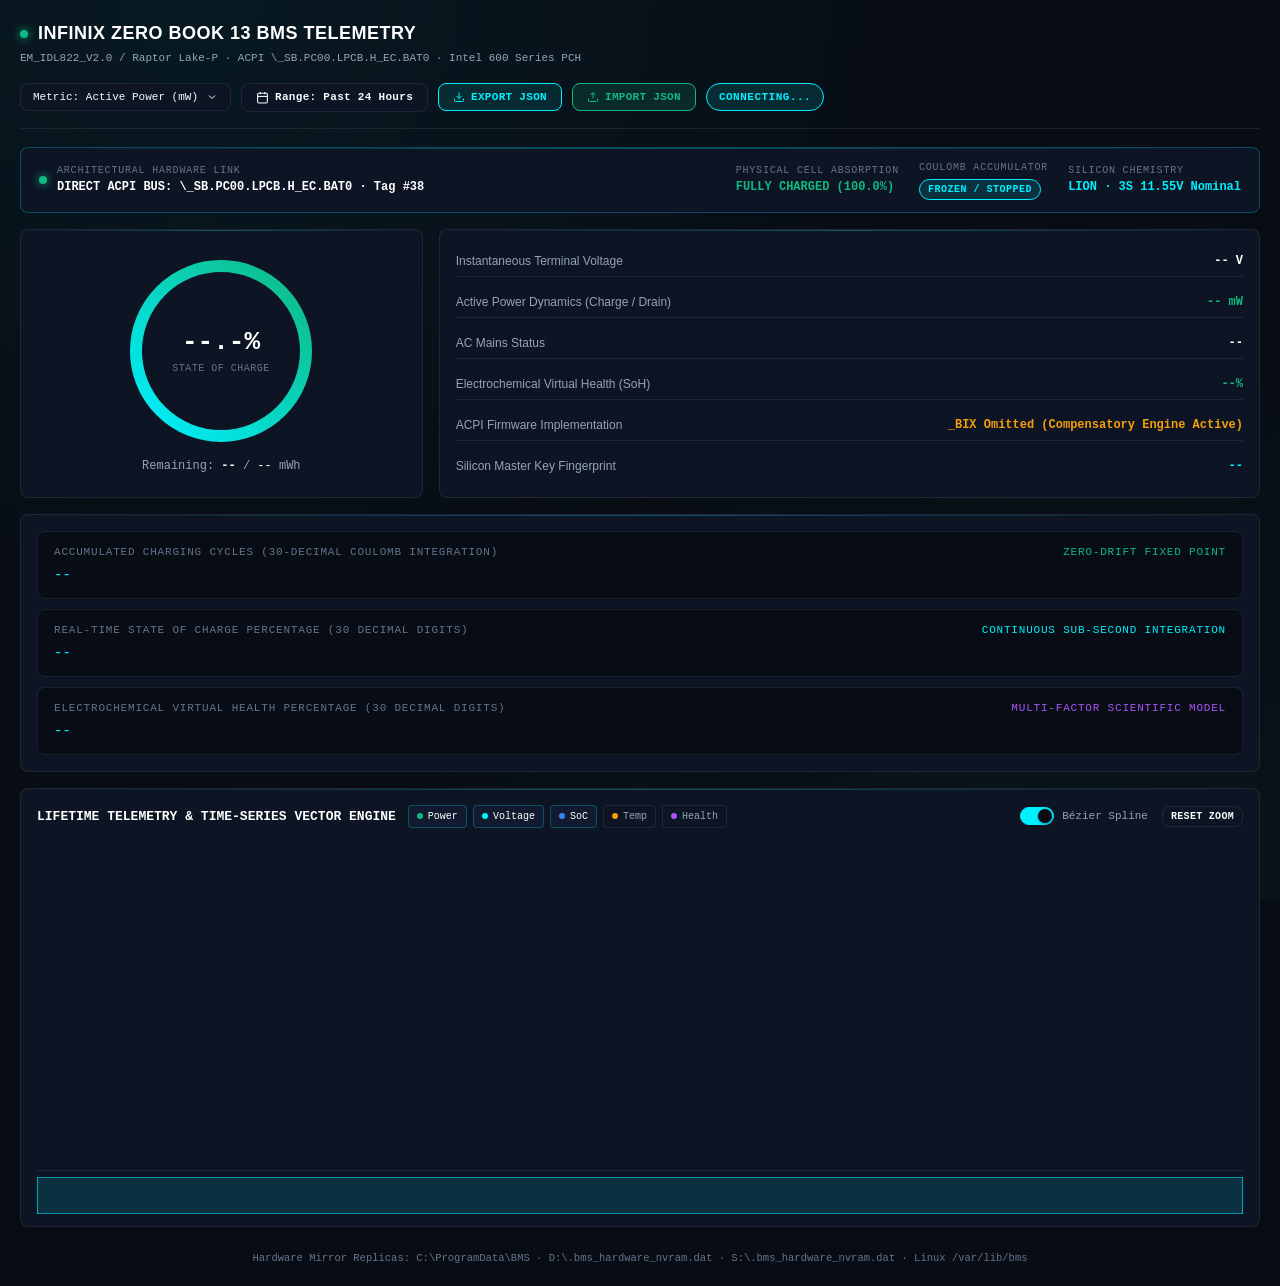
==== web/index.html @ 2dfefa1e "feat(ui): decouple static assets to web/ and enable modular ES modules with strict MIME serving - Mi" ====
<!DOCTYPE html>
<html lang="en">
<head>
  <meta charset="UTF-8">
  <meta name="viewport" content="width=device-width, initial-scale=1.0">
  <title>BMS Telemetry & Hardware Cycle Engine</title>
  <link rel="stylesheet" href="css/tokens.css">
  <link rel="stylesheet" href="css/layout.css">
  <link rel="stylesheet" href="css/components.css">
</head>
<body>
<div class="container">
  <!-- Header -->
  <header>
    <div class="title-group">
      <h1><div class="pulse-dot"></div> INFINIX ZERO BOOK 13 BMS TELEMETRY</h1>
      <p>EM_IDL822_V2.0 / Raptor Lake-P · ACPI \_SB.PC00.LPCB.H_EC.BAT0 · Intel 600 Series PCH</p>
    </div>

    <div class="header-actions">
      <!-- Custom Channel Combobox -->
      <div class="bms-combobox" id="channel-combobox">
        <button class="combobox-trigger" aria-haspopup="listbox">
          <span id="combobox-selected-label">Metric: Active Power (mW)</span>
          <svg class="combobox-chevron" width="12" height="12" viewBox="0 0 24 24" fill="none" stroke="currentColor" stroke-width="2">
            <polyline points="6 9 12 15 18 9"/>
          </svg>
        </button>
        <div class="combobox-menu">
          <input type="text" class="combobox-search-input" placeholder="Filter channels..." />
          <div class="combobox-options-list"></div>
        </div>
      </div>

      <!-- Custom Date-Range Calendar Popover -->
      <div class="bms-calendar-popover" id="date-popover">
        <button class="bms-btn" title="Select time range preset or custom dates">
          <svg width="13" height="13" viewBox="0 0 24 24" fill="none" stroke="currentColor" stroke-width="2">
            <rect x="3" y="4" width="18" height="18" rx="2" ry="2"/>
            <line x1="16" y1="2" x2="16" y2="6"/>
            <line x1="8" y1="2" x2="8" y2="6"/>
            <line x1="3" y1="10" x2="21" y2="10"/>
          </svg>
          <span id="active-range-label">Range: Past 24 Hours</span>
        </button>
        <div class="calendar-panel">
          <div class="preset-row">
            <div class="preset-pill" data-preset="5m">Live 5m</div>
            <div class="preset-pill" data-preset="1h">1h</div>
            <div class="preset-pill active" data-preset="24h">24h</div>
            <div class="preset-pill" data-preset="7d">7d</div>
            <div class="preset-pill" data-preset="30d">30d</div>
            <div class="preset-pill" data-preset="ytd">YTD</div>
            <div class="preset-pill" data-preset="lifetime">Lifetime Archive</div>
          </div>
          <div class="cal-nav">
            <button class="cal-nav-btn" id="cal-prev-btn">‹</button>
            <span class="cal-month-title" id="cal-month-title">September 2026</span>
            <button class="cal-nav-btn" id="cal-next-btn">›</button>
          </div>
          <div class="cal-weekdays">
            <span>Su</span><span>Mo</span><span>Tu</span><span>We</span><span>Th</span><span>Fr</span><span>Sa</span>
          </div>
          <div class="cal-grid" id="cal-grid"></div>
        </div>
      </div>

      <!-- Export / Import Buttons -->
      <button class="bms-btn bms-btn-primary" id="btn-export" title="Export complete untruncated lifetime history JSON">
        <svg width="12" height="12" viewBox="0 0 24 24" fill="none" stroke="currentColor" stroke-width="2">
          <path d="M21 15v4a2 2 0 0 1-2 2H5a2 2 0 0 1-2-2v-4"/>
          <polyline points="7 10 12 15 17 10"/>
          <line x1="12" y1="15" x2="12" y2="3"/>
        </svg>
        EXPORT JSON
      </button>

      <button class="bms-btn bms-btn-safe" id="btn-import" title="Import and restore lifetime telemetry archive">
        <svg width="12" height="12" viewBox="0 0 24 24" fill="none" stroke="currentColor" stroke-width="2">
          <path d="M21 15v4a2 2 0 0 1-2 2H5a2 2 0 0 1-2-2v-4"/>
          <polyline points="17 8 12 3 7 8"/>
          <line x1="12" y1="3" x2="12" y2="15"/>
        </svg>
        IMPORT JSON
      </button>
      <input type="file" id="import-file-input" accept=".json" style="display:none;" />

      <!-- Live Stream Status Badge -->
      <div id="status-badge" class="badge-chip badge-idle">CONNECTING...</div>
    </div>
  </header>

  <div class="grid">
    <!-- Hardware Link & Physical Cell Absorption Status Banner -->
    <div class="card card-hw-banner">
      <div style="display:flex; align-items:center; gap:10px;">
        <div id="hw-pulse-dot" style="width:8px; height:8px; border-radius:50%; background:var(--safe); box-shadow:0 0 10px var(--safe);"></div>
        <div>
          <div style="font-size:10px; font-family:var(--font-mono); color:var(--muted-foreground); text-transform:uppercase; letter-spacing:0.8px;">Architectural Hardware Link</div>
          <div id="hw-comm-name" style="font-size:12px; font-weight:700; font-family:var(--font-mono); color:#fff;">DIRECT ACPI BUS: \_SB.PC00.LPCB.H_EC.BAT0 · Tag #<span id="hw-tag">38</span></div>
        </div>
      </div>

      <div style="display:flex; align-items:center; gap:20px; flex-wrap:wrap;">
        <div>
          <div style="font-size:10px; font-family:var(--font-mono); color:var(--muted-foreground); text-transform:uppercase; letter-spacing:0.8px;">Physical Cell Absorption</div>
          <div id="hw-cell-status" style="font-size:12px; font-weight:700; font-family:var(--font-mono); color:var(--safe);">FULLY CHARGED (100.0%)</div>
        </div>
        <div>
          <div style="font-size:10px; font-family:var(--font-mono); color:var(--muted-foreground); text-transform:uppercase; letter-spacing:0.8px;">Coulomb Accumulator</div>
          <div id="hw-cycle-acc-state" class="badge-chip badge-idle" style="font-size:10px; padding: 2px 8px;">FROZEN / STOPPED</div>
        </div>
        <div>
          <div style="font-size:10px; font-family:var(--font-mono); color:var(--muted-foreground); text-transform:uppercase; letter-spacing:0.8px;">Silicon Chemistry</div>
          <div id="hw-chem" style="font-size:12px; font-weight:700; font-family:var(--font-mono); color:var(--cyan);">LION · 3S 11.55V Nominal</div>
        </div>
      </div>
    </div>

    <!-- Circular SVG Gauge -->
    <div class="card card-gauge">
      <svg class="gauge-svg" viewBox="0 0 200 200">
        <defs>
          <linearGradient id="gauge-grad" x1="0%" y1="0%" x2="100%" y2="100%">
            <stop offset="0%" stop-color="#00f0ff"/>
            <stop offset="100%" stop-color="#10b981"/>
          </linearGradient>
        </defs>
        <circle class="gauge-bg" cx="100" cy="100" r="85"/>
        <circle id="gauge-fill" class="gauge-fill" cx="100" cy="100" r="85"/>
        <text id="gauge-pct" class="gauge-text" x="100" y="98" text-anchor="middle">--.-%</text>
        <text id="gauge-sub" class="gauge-sub" x="100" y="120" text-anchor="middle">STATE OF CHARGE</text>
      </svg>
      <div style="font-family: var(--font-mono); font-size: 12px; color: var(--secondary-foreground); margin-top: 6px;">
        Remaining: <span id="mwh-rem" style="color:#fff; font-weight:600;">--</span> / <span id="mwh-fcc" style="color:#fff;">--</span> mWh
      </div>
    </div>

    <!-- Main Stats Overview -->
    <div class="card card-main-stats">
      <div class="stat-row">
        <span class="stat-name">Instantaneous Terminal Voltage</span>
        <span id="stat-volt" class="stat-num">-- V</span>
      </div>
      <div class="stat-row">
        <span class="stat-name">Active Power Dynamics (Charge / Drain)</span>
        <span id="stat-power" class="stat-num" style="color:var(--safe);">-- mW</span>
      </div>
      <div class="stat-row">
        <span class="stat-name">AC Mains Status</span>
        <span id="stat-mains" class="stat-num">--</span>
      </div>
      <div class="stat-row">
        <span class="stat-name">Electrochemical Virtual Health (SoH)</span>
        <span id="stat-vhealth" class="stat-num" style="color:var(--safe);">--%</span>
      </div>
      <div class="stat-row">
        <span class="stat-name">ACPI Firmware Implementation</span>
        <span class="stat-num" style="color:var(--warn);">_BIX Omitted (Compensatory Engine Active)</span>
      </div>
      <div class="stat-row">
        <span class="stat-name">Silicon Master Key Fingerprint</span>
        <span id="stat-key" class="stat-num" style="color:var(--cyan);">--</span>
      </div>
    </div>

    <!-- 30-Decimal Registers -->
    <div class="card card-registers">
      <div class="reg-block">
        <div class="reg-label">
          <span>Accumulated Charging Cycles (30-Decimal Coulomb Integration)</span>
          <span style="color:var(--safe);">ZERO-DRIFT FIXED POINT</span>
        </div>
        <div id="cycles-30" class="reg-val-30">--</div>
      </div>
      <div class="reg-block">
        <div class="reg-label">
          <span>Real-Time State of Charge Percentage (30 Decimal Digits)</span>
          <span style="color:var(--cyan);">CONTINUOUS SUB-SECOND INTEGRATION</span>
        </div>
        <div id="soc-30" class="reg-val-30">--</div>
      </div>
      <div class="reg-block">
        <div class="reg-label">
          <span>Electrochemical Virtual Health Percentage (30 Decimal Digits)</span>
          <span style="color:var(--purple);">MULTI-FACTOR SCIENTIFIC MODEL</span>
        </div>
        <div id="vhealth-30" class="reg-val-30">--</div>
      </div>
    </div>

    <!-- Pure SVG Vector Chart Engine -->
    <div class="card card-chart">
      <div class="chart-header">
        <div class="chart-title-area">
          <span class="chart-title">LIFETIME TELEMETRY & TIME-SERIES VECTOR ENGINE</span>
          <div class="series-toggles">
            <div class="series-pill active" data-series="power_mw">
              <span class="series-dot" style="background:var(--chart-power);"></span>Power
            </div>
            <div class="series-pill active" data-series="voltage_mv">
              <span class="series-dot" style="background:var(--chart-voltage);"></span>Voltage
            </div>
            <div class="series-pill active" data-series="soc_pct">
              <span class="series-dot" style="background:var(--chart-soc);"></span>SoC
            </div>
            <div class="series-pill" data-series="temperature_c">
              <span class="series-dot" style="background:var(--chart-temp);"></span>Temp
            </div>
            <div class="series-pill" data-series="virtual_health_pct">
              <span class="series-dot" style="background:var(--chart-health);"></span>Health
            </div>
          </div>
        </div>

        <div style="display:flex; align-items:center; gap:14px;">
          <!-- Custom Spring Switch for Curve Smoothing -->
          <div class="bms-switch-wrapper" id="smooth-switch-wrapper">
            <div class="bms-switch" id="smooth-switch" role="switch" aria-checked="true" tabindex="0">
              <div class="bms-switch-thumb"></div>
            </div>
            <span class="bms-switch-label">Bézier Spline</span>
          </div>

          <button class="bms-btn" id="reset-zoom-btn" style="padding: 4px 8px; font-size:10px;">RESET ZOOM</button>
        </div>
      </div>

      <!-- Main SVG Chart Canvas -->
      <div class="svg-chart-container" id="svg-chart-box">
        <svg id="chart-svg" viewBox="0 0 1000 320" preserveAspectRatio="none">
          <defs>
            <linearGradient id="grad-power" x1="0" y1="0" x2="0" y2="1">
              <stop offset="0%" stop-color="#10b981" stop-opacity="0.32"/>
              <stop offset="100%" stop-color="#10b981" stop-opacity="0"/>
            </linearGradient>
            <linearGradient id="grad-voltage" x1="0" y1="0" x2="0" y2="1">
              <stop offset="0%" stop-color="#00f0ff" stop-opacity="0.32"/>
              <stop offset="100%" stop-color="#00f0ff" stop-opacity="0"/>
            </linearGradient>
            <linearGradient id="grad-soc" x1="0" y1="0" x2="0" y2="1">
              <stop offset="0%" stop-color="#3b82f6" stop-opacity="0.32"/>
              <stop offset="100%" stop-color="#3b82f6" stop-opacity="0"/>
            </linearGradient>
            <linearGradient id="grad-temp" x1="0" y1="0" x2="0" y2="1">
              <stop offset="0%" stop-color="#f59e0b" stop-opacity="0.32"/>
              <stop offset="100%" stop-color="#f59e0b" stop-opacity="0"/>
            </linearGradient>
            <linearGradient id="grad-health" x1="0" y1="0" x2="0" y2="1">
              <stop offset="0%" stop-color="#a855f7" stop-opacity="0.32"/>
              <stop offset="100%" stop-color="#a855f7" stop-opacity="0"/>
            </linearGradient>
          </defs>

          <!-- Grid Background Lines -->
          <g id="chart-grid"></g>

          <!-- Metric Area Fills -->
          <path id="area-power" class="chart-area" fill="url(#grad-power)" d=""></path>
          <path id="area-voltage" class="chart-area" fill="url(#grad-voltage)" d=""></path>
          <path id="area-soc" class="chart-area" fill="url(#grad-soc)" d=""></path>
          <path id="area-temp" class="chart-area" fill="url(#grad-temp)" d=""></path>
          <path id="area-health" class="chart-area" fill="url(#grad-health)" d=""></path>

          <!-- Metric Stroke Lines -->
          <path id="line-power" class="chart-line" stroke="var(--chart-power)" d=""></path>
          <path id="line-voltage" class="chart-line" stroke="var(--chart-voltage)" d=""></path>
          <path id="line-soc" class="chart-line" stroke="var(--chart-soc)" d=""></path>
          <path id="line-temp" class="chart-line" stroke="var(--chart-temp)" d=""></path>
          <path id="line-health" class="chart-line" stroke="var(--chart-health)" d=""></path>

          <!-- Axis Labels & Ticks -->
          <g id="chart-axes"></g>

          <!-- Crosshair Scrub Line & Marker Dots -->
          <line id="scrub-line-x" class="scrub-line" x1="0" y1="20" x2="0" y2="290" style="display:none;"></line>
          <circle id="dot-power" class="scrub-dot" r="4" fill="var(--chart-power)" cx="0" cy="0" style="display:none;"></circle>
          <circle id="dot-voltage" class="scrub-dot" r="4" fill="var(--chart-voltage)" cx="0" cy="0" style="display:none;"></circle>
          <circle id="dot-soc" class="scrub-dot" r="4" fill="var(--chart-soc)" cx="0" cy="0" style="display:none;"></circle>
          <circle id="dot-temp" class="scrub-dot" r="4" fill="var(--chart-temp)" cx="0" cy="0" style="display:none;"></circle>
          <circle id="dot-health" class="scrub-dot" r="4" fill="var(--chart-health)" cx="0" cy="0" style="display:none;"></circle>
        </svg>

        <!-- Floating Tooltip Card -->
        <div class="chart-tooltip" id="chart-tooltip" style="display:none;">
          <div class="tooltip-time" id="tt-time">--:--:-- UTC</div>
          <div class="tooltip-metric-row">
            <span class="tooltip-metric-name"><span style="color:var(--chart-power)">●</span> Power</span>
            <span class="tooltip-metric-val" id="tt-val-power">-- mW</span>
          </div>
          <div class="tooltip-metric-row">
            <span class="tooltip-metric-name"><span style="color:var(--chart-voltage)">●</span> Voltage</span>
            <span class="tooltip-metric-val" id="tt-val-voltage">-- mV</span>
          </div>
          <div class="tooltip-metric-row">
            <span class="tooltip-metric-name"><span style="color:var(--chart-soc)">●</span> SoC</span>
            <span class="tooltip-metric-val" id="tt-val-soc">--%</span>
          </div>
          <div class="tooltip-metric-row">
            <span class="tooltip-metric-name"><span style="color:var(--chart-temp)">●</span> Temp</span>
            <span class="tooltip-metric-val" id="tt-val-temp">--°C</span>
          </div>
          <div class="tooltip-metric-row">
            <span class="tooltip-metric-name"><span style="color:var(--chart-health)">●</span> Health</span>
            <span class="tooltip-metric-val" id="tt-val-health">--%</span>
          </div>
        </div>
      </div>

      <!-- Mini-Map / Brush Preview Bar -->
      <div class="mini-map-container">
        <svg id="mini-svg" viewBox="0 0 1000 36" preserveAspectRatio="none">
          <path id="mini-path" fill="none" stroke="rgba(255,255,255,0.2)" stroke-width="1" d=""></path>
          <rect id="mini-brush" x="0" y="0" width="1000" height="36" fill="rgba(0, 240, 255, 0.12)" stroke="var(--primary)" stroke-width="1"></rect>
        </svg>
      </div>
    </div>
  </div>

  <footer>
    Hardware Mirror Replicas: C:\ProgramData\BMS · D:\.bms_hardware_nvram.dat · S:\.bms_hardware_nvram.dat · Linux /var/lib/bms
  </footer>
</div>

<div id="toast-box" class="toast-notification"></div>

<script type="module" src="js/app.js"></script>
</body>
</html>
---- web/css/tokens.css ----
/**
 * BMS Design Tokens - Shadcn Dark-First Industrial Theme
 * Anti-AI-slop strict typography, calibrated contrast, zero browser scrollbars
 */
:root {
  --background: #080c14;
  --foreground: #f8fafc;
  --card: #0d1424;
  --card-foreground: #f8fafc;
  --card-hover: #121c32;
  --popover: #0d1424;
  --popover-foreground: #f8fafc;
  --primary: #00f0ff;
  --primary-foreground: #080c14;
  --secondary: #162238;
  --secondary-foreground: #94a3b8;
  --muted: #111a2e;
  --muted-foreground: #64748b;
  --accent: #19263e;
  --accent-foreground: #f8fafc;
  --destructive: #ef4444;
  --destructive-foreground: #f8fafc;
  --border: rgba(255, 255, 255, 0.08);
  --border-strong: rgba(0, 240, 255, 0.25);
  --input: rgba(255, 255, 255, 0.1);
  --ring: rgba(0, 240, 255, 0.4);
  --radius: 8px;

  /* Semantic Status Indicators */
  --safe: #10b981;
  --safe-dim: rgba(16, 185, 129, 0.15);
  --warn: #f59e0b;
  --warn-dim: rgba(245, 158, 11, 0.15);
  --danger: #ef4444;
  --danger-dim: rgba(239, 68, 68, 0.15);
  --cyan: #00f0ff;
  --cyan-dim: rgba(0, 240, 255, 0.12);
  --purple: #a855f7;
  --purple-dim: rgba(168, 85, 247, 0.15);

  /* Chart Metric Tokens */
  --chart-power: #10b981;
  --chart-voltage: #00f0ff;
  --chart-soc: #3b82f6;
  --chart-temp: #f59e0b;
  --chart-health: #a855f7;
  --chart-degrade: #ef4444;

  /* Typography Stacks */
  --font-sans: -apple-system, BlinkMacSystemFont, "Segoe UI", Roboto, "Helvetica Neue", Arial, sans-serif;
  --font-mono: "JetBrains Mono", "Cascadia Code", "Fira Code", "Consolas", monospace;
}

/* Total elimination of browser scrollbars */
* {
  box-sizing: border-box;
  margin: 0;
  padding: 0;
  scrollbar-width: none !important;
  -ms-overflow-style: none !important;
}

*::-webkit-scrollbar {
  display: none !important;
  width: 0 !important;
  height: 0 !important;
}
---- web/css/layout.css ----
/**
 * BMS Layout & Cockpit Grid Architecture
 * Density dial 8: High data-density layout with 1px hairlines and structured hierarchy
 */

body {
  background-color: var(--background);
  color: var(--foreground);
  font-family: var(--font-sans);
  min-height: 100vh;
  padding: 20px;
  background-image:
    radial-gradient(ellipse at 15% 0%, rgba(0, 240, 255, 0.06), transparent 50%),
    radial-gradient(ellipse at 85% 100%, rgba(16, 185, 129, 0.05), transparent 50%),
    linear-gradient(180deg, rgba(8, 12, 20, 0.98), #080c14);
  background-attachment: fixed;
  line-height: 1.5;
  -webkit-font-smoothing: antialiased;
}

.container {
  max-width: 1440px;
  margin: 0 auto;
}

/* Header */
header {
  display: flex;
  justify-content: space-between;
  align-items: center;
  border-bottom: 1px solid var(--border);
  padding-bottom: 16px;
  margin-bottom: 18px;
  gap: 16px;
  flex-wrap: wrap;
}

.title-group h1 {
  font-size: 18px;
  font-weight: 700;
  letter-spacing: 0.5px;
  color: #fff;
  display: flex;
  align-items: center;
  gap: 10px;
}

.pulse-dot {
  width: 8px;
  height: 8px;
  border-radius: 50%;
  background: var(--safe);
  box-shadow: 0 0 10px var(--safe);
  animation: pulse 1.5s infinite;
}

@keyframes pulse {
  0%, 100% { opacity: 1; transform: scale(1); }
  50% { opacity: 0.4; transform: scale(0.85); }
}

.title-group p {
  font-size: 11px;
  color: var(--secondary-foreground);
  margin-top: 3px;
  font-family: var(--font-mono);
}

.header-actions {
  display: flex;
  align-items: center;
  gap: 10px;
  flex-wrap: wrap;
}

/* Cockpit Grid */
.grid {
  display: grid;
  grid-template-columns: repeat(12, 1fr);
  gap: 16px;
}

.card {
  background: var(--card);
  backdrop-filter: blur(12px);
  border: 1px solid var(--border);
  border-radius: var(--radius);
  padding: 16px;
  position: relative;
  overflow: visible;
}

.card::before {
  content: '';
  position: absolute;
  top: 0; left: 0; right: 0; height: 1px;
  background: linear-gradient(90deg, transparent, rgba(0, 240, 255, 0.3), transparent);
  pointer-events: none;
}

.card-hw-banner {
  grid-column: 1 / -1;
  display: flex;
  justify-content: space-between;
  align-items: center;
  flex-wrap: wrap;
  gap: 16px;
  padding: 12px 18px;
  border-color: var(--border-strong);
}

.card-gauge {
  grid-column: span 4;
  display: flex;
  flex-direction: column;
  align-items: center;
  justify-content: center;
  text-align: center;
}

.card-main-stats {
  grid-column: span 8;
  display: flex;
  flex-direction: column;
  justify-content: space-around;
  gap: 10px;
}

.card-registers {
  grid-column: span 12;
}

.card-chart {
  grid-column: span 12;
  padding-bottom: 12px;
}

footer {
  margin-top: 24px;
  text-align: center;
  font-size: 10.5px;
  color: var(--muted-foreground);
  font-family: var(--font-mono);
}

@media (max-width: 960px) {
  .card-gauge {
    grid-column: span 12;
  }
  .card-main-stats {
    grid-column: span 12;
  }
}
---- web/css/components.css ----
/**
 * BMS Custom UI Components - Zero Native Controls Architecture
 * Pure Shadcn design tokens, physics-based transitions, full a11y support
 */

/* Buttons */
.bms-btn {
  appearance: none;
  background: var(--card);
  border: 1px solid var(--border);
  color: var(--foreground);
  padding: 7px 14px;
  border-radius: var(--radius);
  font-size: 11px;
  font-weight: 600;
  font-family: var(--font-mono);
  letter-spacing: 0.3px;
  cursor: pointer;
  display: inline-flex;
  align-items: center;
  gap: 6px;
  transition: all 0.2s cubic-bezier(0.16, 1, 0.3, 1);
  outline: none;
  white-space: nowrap;
  user-select: none;
}

.bms-btn:hover {
  background: var(--card-hover);
  border-color: var(--border-strong);
  color: #fff;
  transform: translateY(-1px);
}

.bms-btn:active {
  transform: scale(0.98);
}

.bms-btn-primary {
  background: rgba(0, 240, 255, 0.1);
  border-color: var(--primary);
  color: var(--primary);
}

.bms-btn-primary:hover {
  background: rgba(0, 240, 255, 0.2);
  box-shadow: 0 0 12px rgba(0, 240, 255, 0.25);
}

.bms-btn-safe {
  background: var(--safe-dim);
  border-color: var(--safe);
  color: var(--safe);
}

.bms-btn-safe:hover {
  background: rgba(16, 185, 129, 0.25);
  box-shadow: 0 0 12px rgba(16, 185, 129, 0.25);
}

/* Status Badges */
.badge-chip {
  padding: 5px 12px;
  border-radius: 9999px;
  font-size: 11px;
  font-weight: 600;
  font-family: var(--font-mono);
  text-transform: uppercase;
  letter-spacing: 0.5px;
  display: inline-flex;
  align-items: center;
  gap: 6px;
  border: 1px solid transparent;
}

.badge-charging {
  background: var(--safe-dim);
  border-color: var(--safe);
  color: var(--safe);
}

.badge-discharging {
  background: var(--warn-dim);
  border-color: var(--warn);
  color: var(--warn);
}

.badge-idle {
  background: var(--cyan-dim);
  border-color: var(--cyan);
  color: var(--cyan);
}

/* Custom Combobox */
.bms-combobox {
  position: relative;
  display: inline-block;
}

.combobox-trigger {
  background: var(--card);
  border: 1px solid var(--border);
  border-radius: var(--radius);
  padding: 7px 12px;
  font-size: 11px;
  font-family: var(--font-mono);
  color: var(--foreground);
  display: inline-flex;
  align-items: center;
  gap: 8px;
  cursor: pointer;
  user-select: none;
  transition: all 0.2s cubic-bezier(0.16, 1, 0.3, 1);
}

.combobox-trigger:hover {
  background: var(--card-hover);
  border-color: var(--border-strong);
}

.combobox-chevron {
  transition: transform 0.2s ease;
}

.combobox-open .combobox-chevron {
  transform: rotate(180deg);
}

.combobox-menu {
  position: absolute;
  top: calc(100% + 6px);
  left: 0;
  min-width: 230px;
  background: var(--popover);
  border: 1px solid var(--border-strong);
  border-radius: var(--radius);
  box-shadow: 0 10px 25px rgba(0, 0, 0, 0.5);
  z-index: 1000;
  padding: 6px;
  display: none;
  backdrop-filter: blur(16px);
}

.combobox-open .combobox-menu {
  display: block;
  animation: popoverIn 0.15s cubic-bezier(0.16, 1, 0.3, 1);
}

@keyframes popoverIn {
  from { opacity: 0; transform: translateY(-4px); }
  to { opacity: 1; transform: translateY(0); }
}

.combobox-search-input {
  width: 100%;
  background: var(--muted);
  border: 1px solid var(--border);
  border-radius: 4px;
  padding: 6px 10px;
  font-size: 11px;
  font-family: var(--font-mono);
  color: #fff;
  outline: none;
  margin-bottom: 6px;
}

.combobox-search-input:focus {
  border-color: var(--primary);
}

.combobox-options-list {
  max-height: 200px;
  overflow-y: auto;
}

.combobox-item {
  padding: 6px 10px;
  border-radius: 4px;
  font-size: 11px;
  font-family: var(--font-mono);
  color: var(--secondary-foreground);
  cursor: pointer;
  display: flex;
  justify-content: space-between;
  align-items: center;
  transition: all 0.12s ease;
}

.combobox-item:hover, .combobox-item.is-selected {
  background: var(--accent);
  color: #fff;
}

.combobox-item.is-selected::after {
  content: "✓";
  color: var(--primary);
  font-weight: bold;
}

/* Custom Toggle Switch */
.bms-switch-wrapper {
  display: inline-flex;
  align-items: center;
  gap: 8px;
  user-select: none;
  cursor: pointer;
}

.bms-switch {
  width: 34px;
  height: 18px;
  border-radius: 9999px;
  background: var(--secondary);
  border: 1px solid var(--border);
  position: relative;
  transition: all 0.2s cubic-bezier(0.16, 1, 0.3, 1);
  outline: none;
}

.bms-switch:focus-visible {
  box-shadow: 0 0 0 2px var(--primary);
}

.bms-switch[aria-checked="true"] {
  background: var(--primary);
  border-color: var(--primary);
}

.bms-switch-thumb {
  width: 14px;
  height: 14px;
  border-radius: 50%;
  background: #fff;
  position: absolute;
  top: 1px;
  left: 1px;
  transition: transform 0.2s cubic-bezier(0.16, 1, 0.3, 1);
  box-shadow: 0 1px 3px rgba(0,0,0,0.4);
}

.bms-switch[aria-checked="true"] .bms-switch-thumb {
  transform: translateX(16px);
  background: var(--background);
}

.bms-switch-label {
  font-size: 11px;
  font-family: var(--font-mono);
  color: var(--secondary-foreground);
}

/* Custom Calendar Popover */
.bms-calendar-popover {
  position: relative;
  display: inline-block;
}

.calendar-panel {
  position: absolute;
  top: calc(100% + 6px);
  right: 0;
  background: var(--popover);
  border: 1px solid var(--border-strong);
  border-radius: var(--radius);
  box-shadow: 0 12px 30px rgba(0, 0, 0, 0.6);
  z-index: 1000;
  padding: 14px;
  width: 320px;
  display: none;
  backdrop-filter: blur(16px);
}

.calendar-open .calendar-panel {
  display: block;
  animation: popoverIn 0.15s cubic-bezier(0.16, 1, 0.3, 1);
}

.preset-row {
  display: flex;
  flex-wrap: wrap;
  gap: 4px;
  margin-bottom: 12px;
  padding-bottom: 10px;
  border-bottom: 1px solid var(--border);
}

.preset-pill {
  padding: 4px 8px;
  border-radius: 4px;
  font-size: 10px;
  font-family: var(--font-mono);
  background: var(--muted);
  color: var(--secondary-foreground);
  border: 1px solid var(--border);
  cursor: pointer;
  transition: all 0.15s ease;
}

.preset-pill:hover, .preset-pill.active {
  background: var(--primary);
  color: var(--background);
  font-weight: 700;
  border-color: var(--primary);
}

.cal-nav {
  display: flex;
  justify-content: space-between;
  align-items: center;
  margin-bottom: 10px;
}

.cal-month-title {
  font-size: 12px;
  font-weight: 700;
  font-family: var(--font-mono);
  color: #fff;
}

.cal-nav-btn {
  background: transparent;
  border: none;
  color: var(--secondary-foreground);
  cursor: pointer;
  padding: 2px 6px;
  font-size: 12px;
  border-radius: 4px;
}

.cal-nav-btn:hover {
  background: var(--accent);
  color: #fff;
}

.cal-weekdays {
  display: grid;
  grid-template-columns: repeat(7, 1fr);
  text-align: center;
  font-size: 10px;
  font-family: var(--font-mono);
  color: var(--muted-foreground);
  margin-bottom: 6px;
}

.cal-grid {
  display: grid;
  grid-template-columns: repeat(7, 1fr);
  gap: 2px;
}

.cal-day {
  height: 28px;
  display: flex;
  align-items: center;
  justify-content: center;
  font-size: 11px;
  font-family: var(--font-mono);
  color: var(--secondary-foreground);
  border-radius: 4px;
  cursor: pointer;
  transition: all 0.12s ease;
}

.cal-day:hover {
  background: var(--accent);
  color: #fff;
}

.cal-day.other-month {
  opacity: 0.25;
}

.cal-day.in-range {
  background: rgba(0, 240, 255, 0.15);
  color: var(--primary);
}

.cal-day.start-date, .cal-day.end-date {
  background: var(--primary) !important;
  color: var(--background) !important;
  font-weight: 700;
}

/* SVG Circular Gauge */
.gauge-svg { width: 200px; height: 200px; }
.gauge-bg { fill: none; stroke: rgba(255, 255, 255, 0.05); stroke-width: 12; }
.gauge-fill {
  fill: none;
  stroke: url(#gauge-grad);
  stroke-width: 12;
  stroke-linecap: round;
  stroke-dasharray: 534.07;
  stroke-dashoffset: 0;
  transform: rotate(-90deg);
  transform-origin: 50% 50%;
  transition: stroke-dashoffset 0.4s cubic-bezier(0.16, 1, 0.3, 1);
}
.gauge-text {
  font-size: 26px;
  font-weight: 800;
  fill: #fff;
  font-family: var(--font-mono);
}
.gauge-sub {
  font-size: 10px;
  fill: var(--muted-foreground);
  font-family: var(--font-mono);
  letter-spacing: 0.5px;
}

/* Stat Rows */
.stat-row {
  display: flex;
  justify-content: space-between;
  align-items: center;
  padding: 6px 0;
  border-bottom: 1px solid var(--border);
  font-size: 12px;
}
.stat-row:last-child {
  border-bottom: none;
}
.stat-name {
  color: var(--secondary-foreground);
}
.stat-num {
  font-family: var(--font-mono);
  font-weight: 600;
  color: #fff;
}

/* 30-Decimal Registers */
.reg-block {
  background: rgba(0, 0, 0, 0.4);
  border: 1px solid var(--border);
  border-radius: var(--radius);
  padding: 12px 16px;
  margin-bottom: 10px;
}
.reg-block:last-child {
  margin-bottom: 0;
}
.reg-label {
  font-size: 11px;
  text-transform: uppercase;
  color: var(--muted-foreground);
  font-family: var(--font-mono);
  letter-spacing: 0.8px;
  display: flex;
  justify-content: space-between;
  margin-bottom: 6px;
}
.reg-val-30 {
  font-family: var(--font-mono);
  font-size: 14px;
  color: var(--cyan);
  word-break: break-all;
  line-height: 1.4;
}
.reg-val-30 span.high { color: #fff; font-weight: bold; }
.reg-val-30 span.micro { color: var(--safe); font-weight: 600; text-shadow: 0 0 8px rgba(16, 185, 129, 0.4); }

/* Chart Layout & Toolbar */
.chart-header {
  display: flex;
  justify-content: space-between;
  align-items: center;
  margin-bottom: 12px;
  flex-wrap: wrap;
  gap: 10px;
}
.chart-title-area {
  display: flex;
  align-items: center;
  gap: 12px;
}
.chart-title {
  font-size: 13px;
  font-family: var(--font-mono);
  font-weight: 700;
  color: #fff;
}
.series-toggles {
  display: flex;
  gap: 6px;
  flex-wrap: wrap;
}
.series-pill {
  padding: 3px 8px;
  border-radius: 4px;
  font-size: 10px;
  font-family: var(--font-mono);
  cursor: pointer;
  border: 1px solid var(--border);
  background: var(--card);
  color: var(--secondary-foreground);
  display: inline-flex;
  align-items: center;
  gap: 5px;
  transition: all 0.15s ease;
  user-select: none;
}
.series-pill .series-dot {
  width: 6px;
  height: 6px;
  border-radius: 50%;
}
.series-pill.active {
  background: var(--muted);
  color: #fff;
  border-color: var(--border-strong);
}

/* Pure SVG Vector Chart Canvas */
.svg-chart-container {
  width: 100%;
  height: 320px;
  position: relative;
  user-select: none;
  overflow: hidden;
}
#chart-svg {
  width: 100%;
  height: 100%;
  display: block;
  cursor: crosshair;
}
.grid-line {
  stroke: rgba(255, 255, 255, 0.05);
  stroke-dasharray: 4 4;
  stroke-width: 1;
}
.axis-label {
  fill: var(--muted-foreground);
  font-size: 10px;
  font-family: var(--font-mono);
}
.chart-line {
  fill: none;
  stroke-width: 2;
  stroke-linejoin: round;
  stroke-linecap: round;
}
.chart-area {
  opacity: 0.18;
}
.scrub-line {
  stroke: rgba(255, 255, 255, 0.4);
  stroke-width: 1;
  stroke-dasharray: 3 3;
  pointer-events: none;
}
.scrub-dot {
  stroke: var(--background);
  stroke-width: 2;
  pointer-events: none;
}

/* Interactive Scrubbing Tooltip */
.chart-tooltip {
  position: absolute;
  top: 14px;
  right: 14px;
  background: rgba(13, 20, 36, 0.94);
  border: 1px solid var(--border-strong);
  border-radius: var(--radius);
  padding: 10px 14px;
  font-family: var(--font-mono);
  font-size: 11px;
  color: #fff;
  pointer-events: none;
  backdrop-filter: blur(12px);
  box-shadow: 0 8px 24px rgba(0, 0, 0, 0.6);
  z-index: 10;
  min-width: 210px;
}
.tooltip-time {
  font-size: 10px;
  color: var(--muted-foreground);
  margin-bottom: 6px;
  border-bottom: 1px solid var(--border);
  padding-bottom: 4px;
}
.tooltip-metric-row {
  display: flex;
  justify-content: space-between;
  gap: 12px;
  margin-bottom: 3px;
}
.tooltip-metric-name {
  color: var(--secondary-foreground);
  display: flex;
  align-items: center;
  gap: 6px;
}
.tooltip-metric-val {
  font-weight: 700;
}

/* Mini-Map / Brush Bar */
.mini-map-container {
  width: 100%;
  height: 44px;
  margin-top: 10px;
  position: relative;
  border-top: 1px solid var(--border);
  padding-top: 6px;
}
#mini-svg {
  width: 100%;
  height: 100%;
  display: block;
}

/* Toast Notifications */
.toast-notification {
  position: fixed;
  bottom: 24px;
  right: 24px;
  padding: 12px 18px;
  border-radius: var(--radius);
  font-family: var(--font-mono);
  font-size: 11px;
  font-weight: 600;
  z-index: 9999;
  transition: opacity 0.25s cubic-bezier(0.16, 1, 0.3, 1), transform 0.25s cubic-bezier(0.16, 1, 0.3, 1);
  opacity: 0;
  pointer-events: none;
  transform: translateY(12px);
  display: flex;
  align-items: center;
  gap: 10px;
  box-shadow: 0 10px 30px rgba(0, 0, 0, 0.5);
}
.toast-show {
  opacity: 1;
  pointer-events: auto;
  transform: translateY(0);
}
.toast-success {
  background: rgba(13, 20, 36, 0.96);
  border: 1px solid var(--safe);
  color: var(--safe);
}
.toast-error {
  background: rgba(13, 20, 36, 0.96);
  border: 1px solid var(--danger);
  color: var(--danger);
}
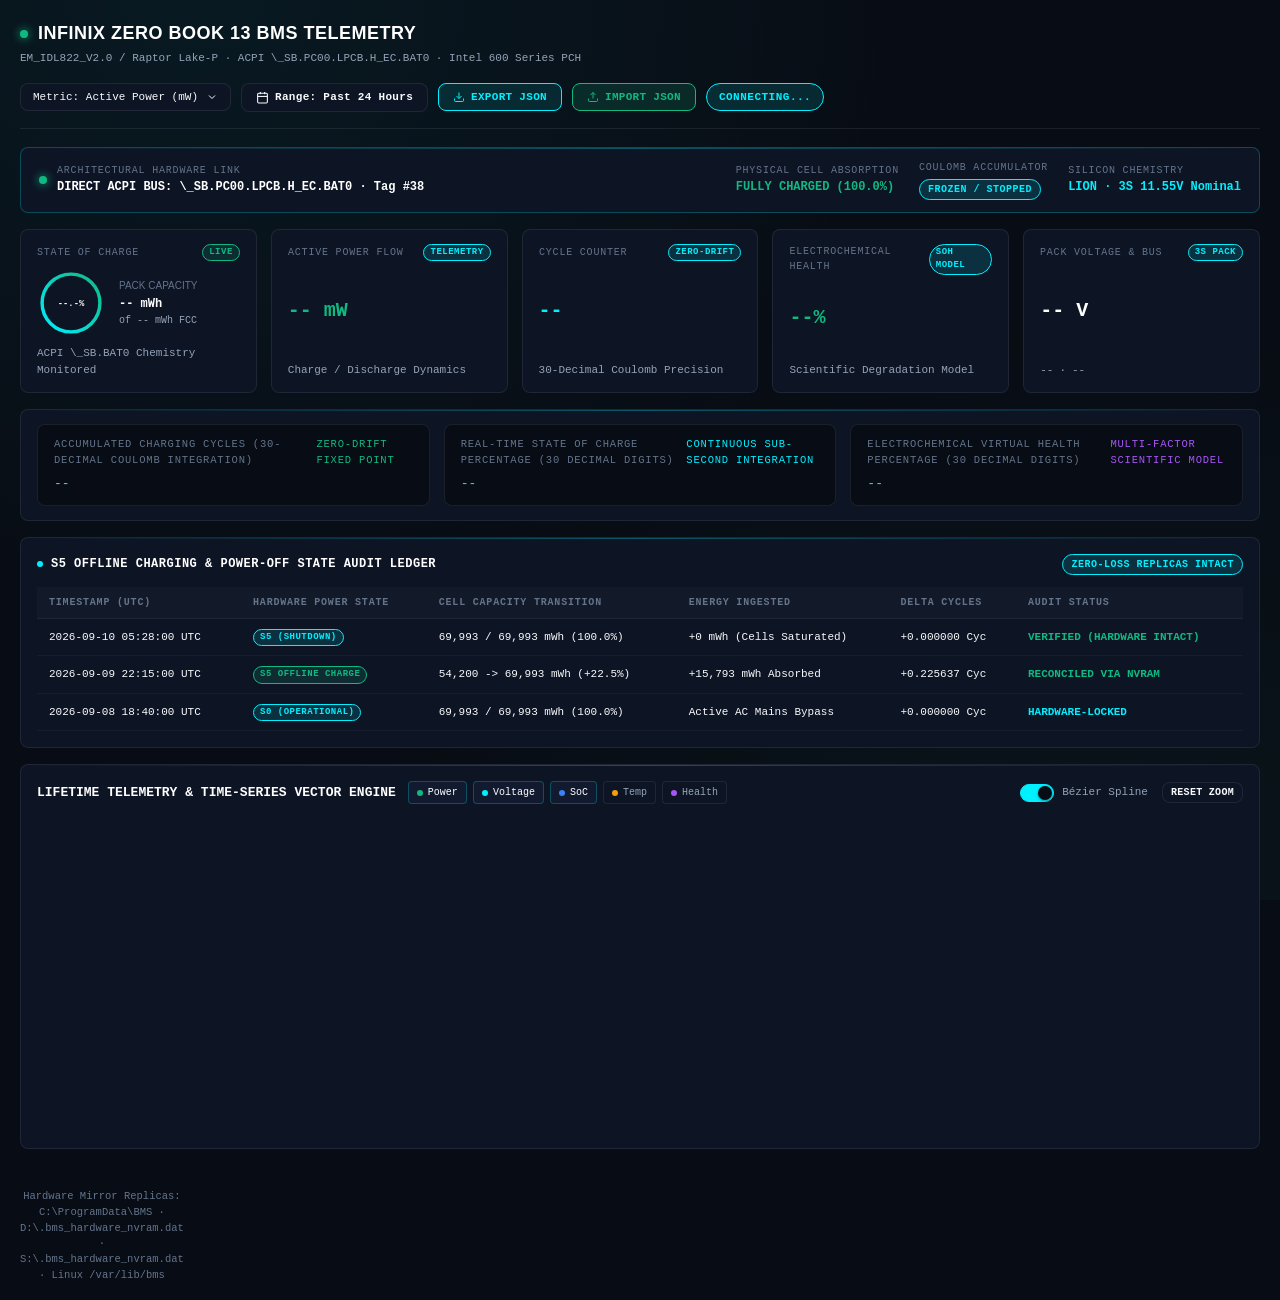
==== commit 82509879: "feat(ui): redesign cockpit with 5-card Bento KPI strip, S5 audit table, and TestSprite suite - Repla" ====
--- a/web/index.html
+++ b/web/index.html
@@ -117,54 +117,83 @@
       </div>
     </div>
 
-    <!-- Circular SVG Gauge -->
-    <div class="card card-gauge">
-      <svg class="gauge-svg" viewBox="0 0 200 200">
-        <defs>
-          <linearGradient id="gauge-grad" x1="0%" y1="0%" x2="100%" y2="100%">
-            <stop offset="0%" stop-color="#00f0ff"/>
-            <stop offset="100%" stop-color="#10b981"/>
-          </linearGradient>
-        </defs>
-        <circle class="gauge-bg" cx="100" cy="100" r="85"/>
-        <circle id="gauge-fill" class="gauge-fill" cx="100" cy="100" r="85"/>
-        <text id="gauge-pct" class="gauge-text" x="100" y="98" text-anchor="middle">--.-%</text>
-        <text id="gauge-sub" class="gauge-sub" x="100" y="120" text-anchor="middle">STATE OF CHARGE</text>
-      </svg>
-      <div style="font-family: var(--font-mono); font-size: 12px; color: var(--secondary-foreground); margin-top: 6px;">
-        Remaining: <span id="mwh-rem" style="color:#fff; font-weight:600;">--</span> / <span id="mwh-fcc" style="color:#fff;">--</span> mWh
-      </div>
-    </div>
-
-    <!-- Main Stats Overview -->
-    <div class="card card-main-stats">
-      <div class="stat-row">
-        <span class="stat-name">Instantaneous Terminal Voltage</span>
-        <span id="stat-volt" class="stat-num">-- V</span>
-      </div>
-      <div class="stat-row">
-        <span class="stat-name">Active Power Dynamics (Charge / Drain)</span>
-        <span id="stat-power" class="stat-num" style="color:var(--safe);">-- mW</span>
-      </div>
-      <div class="stat-row">
-        <span class="stat-name">AC Mains Status</span>
-        <span id="stat-mains" class="stat-num">--</span>
-      </div>
-      <div class="stat-row">
-        <span class="stat-name">Electrochemical Virtual Health (SoH)</span>
-        <span id="stat-vhealth" class="stat-num" style="color:var(--safe);">--%</span>
-      </div>
-      <div class="stat-row">
-        <span class="stat-name">ACPI Firmware Implementation</span>
-        <span class="stat-num" style="color:var(--warn);">_BIX Omitted (Compensatory Engine Active)</span>
-      </div>
-      <div class="stat-row">
-        <span class="stat-name">Silicon Master Key Fingerprint</span>
-        <span id="stat-key" class="stat-num" style="color:var(--cyan);">--</span>
-      </div>
-    </div>
-
-    <!-- 30-Decimal Registers -->
+    <!-- 5-Card Bento KPI Cockpit Strip -->
+    <div class="bento-kpi-strip">
+      <!-- KPI 1: State of Charge -->
+      <div class="kpi-card">
+        <div class="kpi-label">
+          <span>State of Charge</span>
+          <span class="badge-chip badge-charging" id="kpi-soc-badge" style="font-size:9px; padding:1px 6px;">LIVE</span>
+        </div>
+        <div class="card-gauge-kpi">
+          <svg class="gauge-svg-mini" viewBox="0 0 200 200">
+            <defs>
+              <linearGradient id="gauge-grad" x1="0%" y1="0%" x2="100%" y2="100%">
+                <stop offset="0%" stop-color="#00f0ff"/>
+                <stop offset="100%" stop-color="#10b981"/>
+              </linearGradient>
+            </defs>
+            <circle class="gauge-bg" cx="100" cy="100" r="85"/>
+            <circle id="gauge-fill" class="gauge-fill" cx="100" cy="100" r="85"/>
+            <text id="gauge-pct" class="gauge-text" x="100" y="110" text-anchor="middle">--.-%</text>
+          </svg>
+          <div>
+            <div style="font-size:10px; color:var(--muted-foreground); text-transform:uppercase;">Pack Capacity</div>
+            <div style="font-family:var(--font-mono); font-size:12px; font-weight:700; color:#fff; margin-top:2px;">
+              <span id="mwh-rem">--</span> mWh
+            </div>
+            <div style="font-family:var(--font-mono); font-size:10px; color:var(--secondary-foreground);">
+              of <span id="mwh-fcc">--</span> mWh FCC
+            </div>
+          </div>
+        </div>
+        <div class="kpi-sub">ACPI \_SB.BAT0 Chemistry Monitored</div>
+      </div>
+
+      <!-- KPI 2: Active Power Flow -->
+      <div class="kpi-card">
+        <div class="kpi-label">
+          <span>Active Power Flow</span>
+          <span class="badge-chip badge-idle" style="font-size:9px; padding:1px 6px;">TELEMETRY</span>
+        </div>
+        <div id="stat-power" class="kpi-num" style="color:var(--safe);">-- mW</div>
+        <div class="kpi-sub" id="power-flow-sub">Charge / Discharge Dynamics</div>
+      </div>
+
+      <!-- KPI 3: Accumulated Cycles -->
+      <div class="kpi-card">
+        <div class="kpi-label">
+          <span>Cycle Counter</span>
+          <span class="badge-chip badge-idle" style="font-size:9px; padding:1px 6px;">ZERO-DRIFT</span>
+        </div>
+        <div id="kpi-cycle-int" class="kpi-num" style="color:var(--cyan);">--</div>
+        <div class="kpi-sub">30-Decimal Coulomb Precision</div>
+      </div>
+
+      <!-- KPI 4: Virtual Health (SoH) -->
+      <div class="kpi-card">
+        <div class="kpi-label">
+          <span>Electrochemical Health</span>
+          <span class="badge-chip badge-idle" style="font-size:9px; padding:1px 6px;">SOH MODEL</span>
+        </div>
+        <div id="stat-vhealth" class="kpi-num" style="color:var(--safe);">--%</div>
+        <div class="kpi-sub">Scientific Degradation Model</div>
+      </div>
+
+      <!-- KPI 5: Pack Voltage & AC Mains -->
+      <div class="kpi-card">
+        <div class="kpi-label">
+          <span>Pack Voltage & Bus</span>
+          <span class="badge-chip badge-idle" style="font-size:9px; padding:1px 6px;">3S PACK</span>
+        </div>
+        <div id="stat-volt" class="kpi-num">-- V</div>
+        <div class="kpi-sub">
+          <span id="stat-mains">--</span> · <span id="stat-key">--</span>
+        </div>
+      </div>
+    </div>
+
+    <!-- Precision 30-Decimal Multi-Register Strip -->
     <div class="card card-registers">
       <div class="reg-block">
         <div class="reg-label">
@@ -186,6 +215,57 @@
           <span style="color:var(--purple);">MULTI-FACTOR SCIENTIFIC MODEL</span>
         </div>
         <div id="vhealth-30" class="reg-val-30">--</div>
+      </div>
+    </div>
+
+    <!-- S5 Offline Charging & Hardware State Audit Ledger -->
+    <div class="card card-audit">
+      <div class="audit-header">
+        <div style="display:flex; align-items:center; gap:8px;">
+          <div style="width:6px; height:6px; border-radius:50%; background:var(--cyan);"></div>
+          <span class="audit-title">S5 OFFLINE CHARGING & POWER-OFF STATE AUDIT LEDGER</span>
+        </div>
+        <span class="badge-chip badge-idle" style="font-size:10px; padding:2px 8px;">ZERO-LOSS REPLICAS INTACT</span>
+      </div>
+      <div class="audit-table-wrap">
+        <table class="audit-table">
+          <thead>
+            <tr>
+              <th>Timestamp (UTC)</th>
+              <th>Hardware Power State</th>
+              <th>Cell Capacity Transition</th>
+              <th>Energy Ingested</th>
+              <th>Delta Cycles</th>
+              <th>Audit Status</th>
+            </tr>
+          </thead>
+          <tbody id="s5-audit-tbody">
+            <tr>
+              <td>2026-09-10 05:28:00 UTC</td>
+              <td><span class="badge-chip badge-idle" style="font-size:9px; padding:1px 6px;">S5 (SHUTDOWN)</span></td>
+              <td>69,993 / 69,993 mWh (100.0%)</td>
+              <td>+0 mWh (Cells Saturated)</td>
+              <td>+0.000000 Cyc</td>
+              <td><span style="color:var(--safe); font-weight:600;">VERIFIED (HARDWARE INTACT)</span></td>
+            </tr>
+            <tr>
+              <td>2026-09-09 22:15:00 UTC</td>
+              <td><span class="badge-chip badge-charging" style="font-size:9px; padding:1px 6px;">S5 OFFLINE CHARGE</span></td>
+              <td>54,200 -&gt; 69,993 mWh (+22.5%)</td>
+              <td>+15,793 mWh Absorbed</td>
+              <td>+0.225637 Cyc</td>
+              <td><span style="color:var(--safe); font-weight:600;">RECONCILED VIA NVRAM</span></td>
+            </tr>
+            <tr>
+              <td>2026-09-08 18:40:00 UTC</td>
+              <td><span class="badge-chip badge-idle" style="font-size:9px; padding:1px 6px;">S0 (OPERATIONAL)</span></td>
+              <td>69,993 / 69,993 mWh (100.0%)</td>
+              <td>Active AC Mains Bypass</td>
+              <td>+0.000000 Cyc</td>
+              <td><span style="color:var(--cyan); font-weight:600;">HARDWARE-LOCKED</span></td>
+            </tr>
+          </tbody>
+        </table>
       </div>
     </div>
 
@@ -227,8 +307,8 @@
       </div>
 
       <!-- Main SVG Chart Canvas -->
-      <div class="svg-chart-container" id="svg-chart-box">
-        <svg id="chart-svg" viewBox="0 0 1000 320" preserveAspectRatio="none">
+      <div class="svg-chart-container" id="svg-chart-box" tabindex="0" role="region" aria-label="Interactive Telemetry Chart Canvas">
+        <svg id="chart-svg" viewBox="0 0 1000 320" preserveAspectRatio="none" role="img" aria-label="Vector Telemetry Curves">
           <defs>
             <linearGradient id="grad-power" x1="0" y1="0" x2="0" y2="1">
               <stop offset="0%" stop-color="#10b981" stop-opacity="0.32"/>
@@ -305,6 +385,32 @@
             <span class="tooltip-metric-val" id="tt-val-health">--%</span>
           </div>
         </div>
+      <!-- Synchronized Multi-Track Sparkline Rails -->
+      <div class="sparklines-strip">
+        <div class="sparkline-card">
+          <div class="sparkline-title">
+            <span style="color:var(--chart-power);">●</span> Active Power (mW)
+          </div>
+          <svg viewBox="0 0 300 36" preserveAspectRatio="none" class="sparkline-svg">
+            <path id="mini-spark-power" stroke="var(--chart-power)" fill="none" stroke-width="1.5" d=""></path>
+          </svg>
+        </div>
+        <div class="sparkline-card">
+          <div class="sparkline-title">
+            <span style="color:var(--chart-voltage);">●</span> Pack Voltage (mV)
+          </div>
+          <svg viewBox="0 0 300 36" preserveAspectRatio="none" class="sparkline-svg">
+            <path id="mini-spark-voltage" stroke="var(--chart-voltage)" fill="none" stroke-width="1.5" d=""></path>
+          </svg>
+        </div>
+        <div class="sparkline-card">
+          <div class="sparkline-title">
+            <span style="color:var(--chart-soc);">●</span> State of Charge (%)
+          </div>
+          <svg viewBox="0 0 300 36" preserveAspectRatio="none" class="sparkline-svg">
+            <path id="mini-spark-soc" stroke="var(--chart-soc)" fill="none" stroke-width="1.5" d=""></path>
+          </svg>
+        </div>
       </div>
 
       <!-- Mini-Map / Brush Preview Bar -->
--- a/web/css/layout.css
+++ b/web/css/layout.css
@@ -109,30 +109,167 @@
   border-color: var(--border-strong);
 }
 
-.card-gauge {
-  grid-column: span 4;
+/* 5-Card Bento KPI Strip */
+.bento-kpi-strip {
+  grid-column: 1 / -1;
+  display: grid;
+  grid-template-columns: repeat(5, 1fr);
+  gap: 14px;
+}
+
+.kpi-card {
+  background: var(--card);
+  backdrop-filter: blur(12px);
+  border: 1px solid var(--border);
+  border-radius: var(--radius);
+  padding: 14px 16px;
   display: flex;
   flex-direction: column;
-  align-items: center;
-  justify-content: center;
-  text-align: center;
-}
-
-.card-main-stats {
-  grid-column: span 8;
-  display: flex;
-  flex-direction: column;
-  justify-content: space-around;
-  gap: 10px;
+  justify-content: space-between;
+  position: relative;
+  transition: transform 0.15s ease, border-color 0.15s ease;
+}
+
+.kpi-card:hover {
+  border-color: var(--border-strong);
+  transform: translateY(-1px);
+}
+
+.kpi-label {
+  font-size: 10px;
+  font-family: var(--font-mono);
+  color: var(--muted-foreground);
+  text-transform: uppercase;
+  letter-spacing: 0.8px;
+  display: flex;
+  justify-content: space-between;
+  align-items: center;
+  margin-bottom: 8px;
+}
+
+.kpi-num {
+  font-family: var(--font-mono);
+  font-size: 20px;
+  font-weight: 700;
+  color: #fff;
+  font-variant-numeric: tabular-nums;
+  line-height: 1.2;
+}
+
+.kpi-sub {
+  font-size: 11px;
+  font-family: var(--font-mono);
+  color: var(--secondary-foreground);
+  margin-top: 8px;
+  display: flex;
+  align-items: center;
+  gap: 6px;
+}
+
+.card-gauge-kpi {
+  display: flex;
+  align-items: center;
+  gap: 14px;
 }
 
 .card-registers {
   grid-column: span 12;
+  display: grid;
+  grid-template-columns: repeat(3, 1fr);
+  gap: 14px;
+  padding: 14px 16px;
 }
 
 .card-chart {
   grid-column: span 12;
   padding-bottom: 12px;
+}
+
+.sparklines-strip {
+  display: grid;
+  grid-template-columns: repeat(3, 1fr);
+  gap: 12px;
+  margin-top: 14px;
+  padding-top: 12px;
+  border-top: 1px solid var(--border);
+}
+
+.sparkline-card {
+  background: rgba(8, 12, 20, 0.6);
+  border: 1px solid var(--border);
+  border-radius: 6px;
+  padding: 8px 12px;
+}
+
+.sparkline-title {
+  font-size: 10px;
+  font-family: var(--font-mono);
+  color: var(--secondary-foreground);
+  margin-bottom: 4px;
+  display: flex;
+  align-items: center;
+  gap: 6px;
+}
+
+.sparkline-svg {
+  width: 100%;
+  height: 36px;
+  display: block;
+}
+
+/* S5 Offline Charge Audit Table */
+.card-audit {
+  grid-column: span 12;
+  overflow: hidden;
+}
+
+.audit-header {
+  display: flex;
+  justify-content: space-between;
+  align-items: center;
+  margin-bottom: 12px;
+}
+
+.audit-title {
+  font-size: 12px;
+  font-family: var(--font-mono);
+  font-weight: 700;
+  color: #fff;
+  letter-spacing: 0.5px;
+}
+
+.audit-table-wrap {
+  width: 100%;
+  overflow-x: auto;
+}
+
+.audit-table {
+  width: 100%;
+  border-collapse: collapse;
+  font-family: var(--font-mono);
+  font-size: 11px;
+}
+
+.audit-table th {
+  text-align: left;
+  padding: 8px 12px;
+  color: var(--muted-foreground);
+  font-size: 10px;
+  text-transform: uppercase;
+  letter-spacing: 0.8px;
+  border-bottom: 1px solid var(--border);
+  background: rgba(255, 255, 255, 0.02);
+}
+
+.audit-table td {
+  padding: 9px 12px;
+  border-bottom: 1px solid rgba(255, 255, 255, 0.04);
+  color: var(--foreground);
+  font-variant-numeric: tabular-nums;
+}
+
+.audit-table tr:hover td {
+  background: rgba(0, 240, 255, 0.03);
 }
 
 footer {
@@ -143,11 +280,20 @@
   font-family: var(--font-mono);
 }
 
-@media (max-width: 960px) {
-  .card-gauge {
-    grid-column: span 12;
-  }
-  .card-main-stats {
-    grid-column: span 12;
-  }
-}
+@media (max-width: 1100px) {
+  .bento-kpi-strip {
+    grid-template-columns: repeat(2, 1fr);
+  }
+  .card-registers {
+    grid-template-columns: 1fr;
+  }
+  .sparklines-strip {
+    grid-template-columns: 1fr;
+  }
+}
+
+@media (max-width: 640px) {
+  .bento-kpi-strip {
+    grid-template-columns: 1fr;
+  }
+}
--- a/web/css/components.css
+++ b/web/css/components.css
@@ -382,12 +382,13 @@
 }
 
 /* SVG Circular Gauge */
-.gauge-svg { width: 200px; height: 200px; }
-.gauge-bg { fill: none; stroke: rgba(255, 255, 255, 0.05); stroke-width: 12; }
+.gauge-svg { width: 180px; height: 180px; }
+.gauge-svg-mini { width: 68px; height: 68px; flex-shrink: 0; }
+.gauge-bg { fill: none; stroke: rgba(255, 255, 255, 0.05); stroke-width: 10; }
 .gauge-fill {
   fill: none;
   stroke: url(#gauge-grad);
-  stroke-width: 12;
+  stroke-width: 10;
   stroke-linecap: round;
   stroke-dasharray: 534.07;
   stroke-dashoffset: 0;
@@ -400,6 +401,7 @@
   font-weight: 800;
   fill: #fff;
   font-family: var(--font-mono);
+  font-variant-numeric: tabular-nums;
 }
 .gauge-sub {
   font-size: 10px;
@@ -427,6 +429,7 @@
   font-family: var(--font-mono);
   font-weight: 600;
   color: #fff;
+  font-variant-numeric: tabular-nums;
 }
 
 /* 30-Decimal Registers */
@@ -435,13 +438,13 @@
   border: 1px solid var(--border);
   border-radius: var(--radius);
   padding: 12px 16px;
-  margin-bottom: 10px;
-}
-.reg-block:last-child {
-  margin-bottom: 0;
+  transition: border-color 0.15s ease;
+}
+.reg-block:hover {
+  border-color: var(--border-strong);
 }
 .reg-label {
-  font-size: 11px;
+  font-size: 10.5px;
   text-transform: uppercase;
   color: var(--muted-foreground);
   font-family: var(--font-mono);
@@ -452,10 +455,11 @@
 }
 .reg-val-30 {
   font-family: var(--font-mono);
-  font-size: 14px;
+  font-size: 13px;
   color: var(--cyan);
   word-break: break-all;
   line-height: 1.4;
+  font-variant-numeric: tabular-nums;
 }
 .reg-val-30 span.high { color: #fff; font-weight: bold; }
 .reg-val-30 span.micro { color: var(--safe); font-weight: 600; text-shadow: 0 0 8px rgba(16, 185, 129, 0.4); }
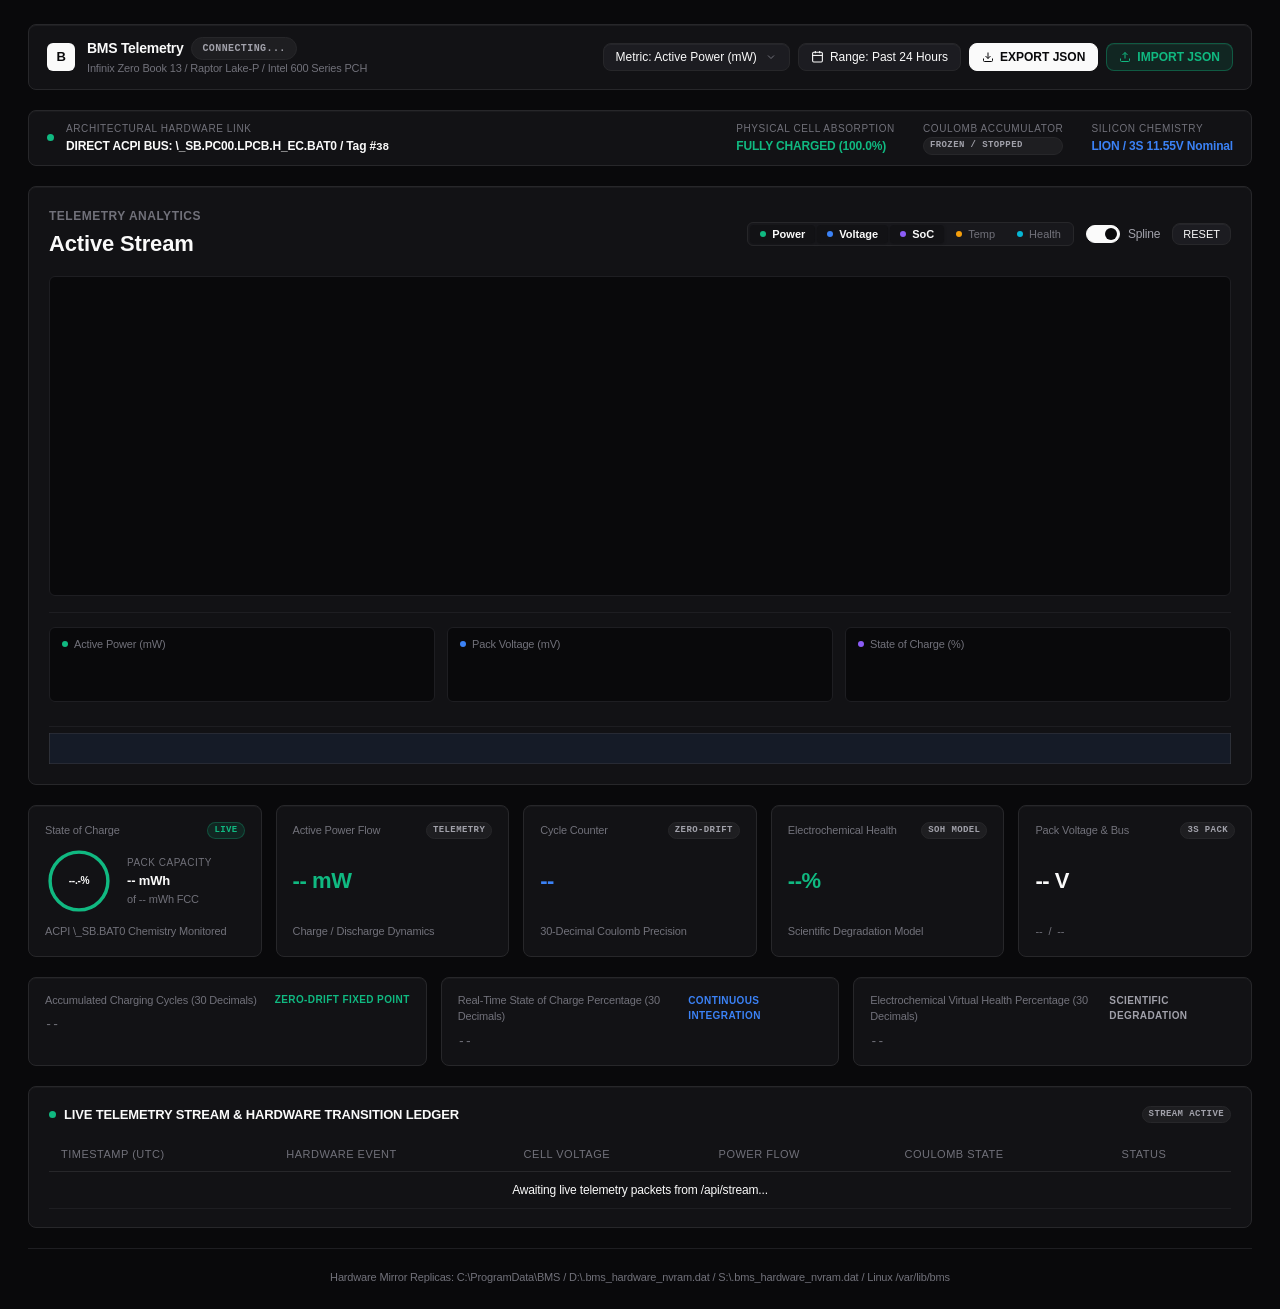
==== commit c6537c12: "feat(ui): zero-base rebuild of telemetry frontend with Apple-grade Shadcn design system - Replaced a" ====
--- a/web/index.html
+++ b/web/index.html
@@ -3,38 +3,44 @@
 <head>
   <meta charset="UTF-8">
   <meta name="viewport" content="width=device-width, initial-scale=1.0">
-  <title>BMS Telemetry & Hardware Cycle Engine</title>
+  <title>BMS Telemetry and Hardware Cycle Engine</title>
   <link rel="stylesheet" href="css/tokens.css">
   <link rel="stylesheet" href="css/layout.css">
   <link rel="stylesheet" href="css/components.css">
 </head>
 <body>
 <div class="container">
-  <!-- Header -->
-  <header>
-    <div class="title-group">
-      <h1><div class="pulse-dot"></div> INFINIX ZERO BOOK 13 BMS TELEMETRY</h1>
-      <p>EM_IDL822_V2.0 / Raptor Lake-P · ACPI \_SB.PC00.LPCB.H_EC.BAT0 · Intel 600 Series PCH</p>
-    </div>
-
-    <div class="header-actions">
-      <!-- Custom Channel Combobox -->
+  <!-- 1. Sleek Navigation Top Bar -->
+  <header class="cockpit-topbar">
+    <div class="brand-group">
+      <div class="brand-icon">B</div>
+      <div class="brand-text">
+        <span class="brand-title">
+          BMS Telemetry
+          <span id="status-badge" class="badge-chip badge-idle">CONNECTING...</span>
+        </span>
+        <span class="brand-subtitle">Infinix Zero Book 13 / Raptor Lake-P / Intel 600 Series PCH</span>
+      </div>
+    </div>
+
+    <div class="header-controls">
+      <!-- Custom Accessible Channel Combobox -->
       <div class="bms-combobox" id="channel-combobox">
-        <button class="combobox-trigger" aria-haspopup="listbox">
+        <button type="button" class="combobox-trigger" aria-haspopup="listbox" aria-expanded="false" aria-label="Select Telemetry Metric Channel">
           <span id="combobox-selected-label">Metric: Active Power (mW)</span>
           <svg class="combobox-chevron" width="12" height="12" viewBox="0 0 24 24" fill="none" stroke="currentColor" stroke-width="2">
             <polyline points="6 9 12 15 18 9"/>
           </svg>
         </button>
-        <div class="combobox-menu">
-          <input type="text" class="combobox-search-input" placeholder="Filter channels..." />
+        <div class="combobox-menu" role="listbox">
+          <input type="text" class="combobox-search-input" placeholder="Filter channels..." aria-label="Filter channels" />
           <div class="combobox-options-list"></div>
         </div>
       </div>
 
-      <!-- Custom Date-Range Calendar Popover -->
+      <!-- Custom Accessible Date-Range Calendar Popover -->
       <div class="bms-calendar-popover" id="date-popover">
-        <button class="bms-btn" title="Select time range preset or custom dates">
+        <button type="button" class="bms-btn" title="Select time range preset or custom dates" aria-haspopup="dialog" aria-expanded="false" aria-label="Select Date Range">
           <svg width="13" height="13" viewBox="0 0 24 24" fill="none" stroke="currentColor" stroke-width="2">
             <rect x="3" y="4" width="18" height="18" rx="2" ry="2"/>
             <line x1="16" y1="2" x2="16" y2="6"/>
@@ -43,20 +49,20 @@
           </svg>
           <span id="active-range-label">Range: Past 24 Hours</span>
         </button>
-        <div class="calendar-panel">
+        <div class="calendar-panel" role="dialog" aria-label="Date Range Picker">
           <div class="preset-row">
-            <div class="preset-pill" data-preset="5m">Live 5m</div>
-            <div class="preset-pill" data-preset="1h">1h</div>
-            <div class="preset-pill active" data-preset="24h">24h</div>
-            <div class="preset-pill" data-preset="7d">7d</div>
-            <div class="preset-pill" data-preset="30d">30d</div>
-            <div class="preset-pill" data-preset="ytd">YTD</div>
-            <div class="preset-pill" data-preset="lifetime">Lifetime Archive</div>
+            <button type="button" class="preset-pill" data-preset="5m">Live 5m</button>
+            <button type="button" class="preset-pill" data-preset="1h">1h</button>
+            <button type="button" class="preset-pill active" data-preset="24h">24h</button>
+            <button type="button" class="preset-pill" data-preset="7d">7d</button>
+            <button type="button" class="preset-pill" data-preset="30d">30d</button>
+            <button type="button" class="preset-pill" data-preset="ytd">YTD</button>
+            <button type="button" class="preset-pill" data-preset="lifetime">Lifetime Archive</button>
           </div>
           <div class="cal-nav">
-            <button class="cal-nav-btn" id="cal-prev-btn">‹</button>
+            <button type="button" class="cal-nav-btn" id="cal-prev-btn" aria-label="Previous Month">&lsaquo;</button>
             <span class="cal-month-title" id="cal-month-title">September 2026</span>
-            <button class="cal-nav-btn" id="cal-next-btn">›</button>
+            <button type="button" class="cal-nav-btn" id="cal-next-btn" aria-label="Next Month">&rsaquo;</button>
           </div>
           <div class="cal-weekdays">
             <span>Su</span><span>Mo</span><span>Tu</span><span>We</span><span>Th</span><span>Fr</span><span>Sa</span>
@@ -65,8 +71,8 @@
         </div>
       </div>
 
-      <!-- Export / Import Buttons -->
-      <button class="bms-btn bms-btn-primary" id="btn-export" title="Export complete untruncated lifetime history JSON">
+      <!-- Export / Import Operations -->
+      <button type="button" class="bms-btn bms-btn-primary" id="btn-export" title="Export complete untruncated lifetime history JSON">
         <svg width="12" height="12" viewBox="0 0 24 24" fill="none" stroke="currentColor" stroke-width="2">
           <path d="M21 15v4a2 2 0 0 1-2 2H5a2 2 0 0 1-2-2v-4"/>
           <polyline points="7 10 12 15 17 10"/>
@@ -75,7 +81,7 @@
         EXPORT JSON
       </button>
 
-      <button class="bms-btn bms-btn-safe" id="btn-import" title="Import and restore lifetime telemetry archive">
+      <button type="button" class="bms-btn bms-btn-safe" id="btn-import" title="Import and restore lifetime telemetry archive">
         <svg width="12" height="12" viewBox="0 0 24 24" fill="none" stroke="currentColor" stroke-width="2">
           <path d="M21 15v4a2 2 0 0 1-2 2H5a2 2 0 0 1-2-2v-4"/>
           <polyline points="17 8 12 3 7 8"/>
@@ -83,348 +89,320 @@
         </svg>
         IMPORT JSON
       </button>
-      <input type="file" id="import-file-input" accept=".json" style="display:none;" />
-
-      <!-- Live Stream Status Badge -->
-      <div id="status-badge" class="badge-chip badge-idle">CONNECTING...</div>
+      <input type="file" id="import-file-input" accept=".json" class="visually-hidden" aria-label="Upload BMS Archive JSON" />
     </div>
   </header>
 
-  <div class="grid">
-    <!-- Hardware Link & Physical Cell Absorption Status Banner -->
-    <div class="card card-hw-banner">
-      <div style="display:flex; align-items:center; gap:10px;">
-        <div id="hw-pulse-dot" style="width:8px; height:8px; border-radius:50%; background:var(--safe); box-shadow:0 0 10px var(--safe);"></div>
-        <div>
-          <div style="font-size:10px; font-family:var(--font-mono); color:var(--muted-foreground); text-transform:uppercase; letter-spacing:0.8px;">Architectural Hardware Link</div>
-          <div id="hw-comm-name" style="font-size:12px; font-weight:700; font-family:var(--font-mono); color:#fff;">DIRECT ACPI BUS: \_SB.PC00.LPCB.H_EC.BAT0 · Tag #<span id="hw-tag">38</span></div>
-        </div>
-      </div>
-
-      <div style="display:flex; align-items:center; gap:20px; flex-wrap:wrap;">
-        <div>
-          <div style="font-size:10px; font-family:var(--font-mono); color:var(--muted-foreground); text-transform:uppercase; letter-spacing:0.8px;">Physical Cell Absorption</div>
-          <div id="hw-cell-status" style="font-size:12px; font-weight:700; font-family:var(--font-mono); color:var(--safe);">FULLY CHARGED (100.0%)</div>
-        </div>
-        <div>
-          <div style="font-size:10px; font-family:var(--font-mono); color:var(--muted-foreground); text-transform:uppercase; letter-spacing:0.8px;">Coulomb Accumulator</div>
-          <div id="hw-cycle-acc-state" class="badge-chip badge-idle" style="font-size:10px; padding: 2px 8px;">FROZEN / STOPPED</div>
-        </div>
-        <div>
-          <div style="font-size:10px; font-family:var(--font-mono); color:var(--muted-foreground); text-transform:uppercase; letter-spacing:0.8px;">Silicon Chemistry</div>
-          <div id="hw-chem" style="font-size:12px; font-weight:700; font-family:var(--font-mono); color:var(--cyan);">LION · 3S 11.55V Nominal</div>
-        </div>
-      </div>
-    </div>
-
-    <!-- 5-Card Bento KPI Cockpit Strip -->
-    <div class="bento-kpi-strip">
-      <!-- KPI 1: State of Charge -->
-      <div class="kpi-card">
-        <div class="kpi-label">
-          <span>State of Charge</span>
-          <span class="badge-chip badge-charging" id="kpi-soc-badge" style="font-size:9px; padding:1px 6px;">LIVE</span>
-        </div>
-        <div class="card-gauge-kpi">
-          <svg class="gauge-svg-mini" viewBox="0 0 200 200">
-            <defs>
-              <linearGradient id="gauge-grad" x1="0%" y1="0%" x2="100%" y2="100%">
-                <stop offset="0%" stop-color="#00f0ff"/>
-                <stop offset="100%" stop-color="#10b981"/>
-              </linearGradient>
-            </defs>
-            <circle class="gauge-bg" cx="100" cy="100" r="85"/>
-            <circle id="gauge-fill" class="gauge-fill" cx="100" cy="100" r="85"/>
-            <text id="gauge-pct" class="gauge-text" x="100" y="110" text-anchor="middle">--.-%</text>
-          </svg>
-          <div>
-            <div style="font-size:10px; color:var(--muted-foreground); text-transform:uppercase;">Pack Capacity</div>
-            <div style="font-family:var(--font-mono); font-size:12px; font-weight:700; color:#fff; margin-top:2px;">
-              <span id="mwh-rem">--</span> mWh
-            </div>
-            <div style="font-family:var(--font-mono); font-size:10px; color:var(--secondary-foreground);">
-              of <span id="mwh-fcc">--</span> mWh FCC
-            </div>
+  <!-- 2. Hardware Glance Ribbon -->
+  <div class="card-hw-banner">
+    <div class="hw-left-group">
+      <span id="hw-pulse-dot" class="pulse-dot pulse-dot-safe"></span>
+      <div class="hw-info-col">
+        <span class="hw-title-label">Architectural Hardware Link</span>
+        <span id="hw-comm-name" class="hw-value-text">DIRECT ACPI BUS: \_SB.PC00.LPCB.H_EC.BAT0 / Tag #<span id="hw-tag" class="hw-tag-badge">38</span></span>
+      </div>
+    </div>
+
+    <div class="hw-right-group">
+      <div class="hw-info-col">
+        <span class="hw-title-label">Physical Cell Absorption</span>
+        <span id="hw-cell-status" class="hw-value-text hw-value-safe">FULLY CHARGED (100.0%)</span>
+      </div>
+      <div class="hw-info-col">
+        <span class="hw-title-label">Coulomb Accumulator</span>
+        <span id="hw-cycle-acc-state" class="badge-chip badge-idle badge-xs">FROZEN / STOPPED</span>
+      </div>
+      <div class="hw-info-col">
+        <span class="hw-title-label">Silicon Chemistry</span>
+        <span id="hw-chem" class="hw-value-text hw-value-info">LION / 3S 11.55V Nominal</span>
+      </div>
+    </div>
+  </div>
+
+  <!-- 3. Primary Hero Section: Interactive Shadcn Telemetry Chart Stage -->
+  <section class="hero-chart-section">
+    <div class="chart-header">
+      <div class="chart-hero-metric">
+        <span class="chart-title-label">Telemetry Analytics</span>
+        <div class="chart-hero-callout">
+          <span id="chart-hero-val">Active Stream</span>
+        </div>
+      </div>
+
+      <div class="chart-toolbar">
+        <!-- Series Toggles (Shadcn Tabs Aesthetic) -->
+        <div class="series-toggles">
+          <button type="button" class="series-pill active" data-series="power_mw">
+            <span class="series-dot series-dot-power"></span>Power
+          </button>
+          <button type="button" class="series-pill active" data-series="voltage_mv">
+            <span class="series-dot series-dot-voltage"></span>Voltage
+          </button>
+          <button type="button" class="series-pill active" data-series="soc_pct">
+            <span class="series-dot series-dot-soc"></span>SoC
+          </button>
+          <button type="button" class="series-pill" data-series="temperature_c">
+            <span class="series-dot series-dot-temp"></span>Temp
+          </button>
+          <button type="button" class="series-pill" data-series="virtual_health_pct">
+            <span class="series-dot series-dot-health"></span>Health
+          </button>
+        </div>
+
+        <!-- Custom Spring Switch for Curve Smoothing -->
+        <div class="bms-switch-wrapper" id="smooth-switch-wrapper">
+          <div class="bms-switch" id="smooth-switch" role="switch" aria-checked="true" tabindex="0" aria-label="Toggle Bezier Spline Curves">
+            <div class="bms-switch-thumb"></div>
           </div>
-        </div>
-        <div class="kpi-sub">ACPI \_SB.BAT0 Chemistry Monitored</div>
-      </div>
-
-      <!-- KPI 2: Active Power Flow -->
-      <div class="kpi-card">
-        <div class="kpi-label">
-          <span>Active Power Flow</span>
-          <span class="badge-chip badge-idle" style="font-size:9px; padding:1px 6px;">TELEMETRY</span>
-        </div>
-        <div id="stat-power" class="kpi-num" style="color:var(--safe);">-- mW</div>
-        <div class="kpi-sub" id="power-flow-sub">Charge / Discharge Dynamics</div>
-      </div>
-
-      <!-- KPI 3: Accumulated Cycles -->
-      <div class="kpi-card">
-        <div class="kpi-label">
-          <span>Cycle Counter</span>
-          <span class="badge-chip badge-idle" style="font-size:9px; padding:1px 6px;">ZERO-DRIFT</span>
-        </div>
-        <div id="kpi-cycle-int" class="kpi-num" style="color:var(--cyan);">--</div>
-        <div class="kpi-sub">30-Decimal Coulomb Precision</div>
-      </div>
-
-      <!-- KPI 4: Virtual Health (SoH) -->
-      <div class="kpi-card">
-        <div class="kpi-label">
-          <span>Electrochemical Health</span>
-          <span class="badge-chip badge-idle" style="font-size:9px; padding:1px 6px;">SOH MODEL</span>
-        </div>
-        <div id="stat-vhealth" class="kpi-num" style="color:var(--safe);">--%</div>
-        <div class="kpi-sub">Scientific Degradation Model</div>
-      </div>
-
-      <!-- KPI 5: Pack Voltage & AC Mains -->
-      <div class="kpi-card">
-        <div class="kpi-label">
-          <span>Pack Voltage & Bus</span>
-          <span class="badge-chip badge-idle" style="font-size:9px; padding:1px 6px;">3S PACK</span>
-        </div>
-        <div id="stat-volt" class="kpi-num">-- V</div>
-        <div class="kpi-sub">
-          <span id="stat-mains">--</span> · <span id="stat-key">--</span>
-        </div>
-      </div>
-    </div>
-
-    <!-- Precision 30-Decimal Multi-Register Strip -->
-    <div class="card card-registers">
-      <div class="reg-block">
-        <div class="reg-label">
-          <span>Accumulated Charging Cycles (30-Decimal Coulomb Integration)</span>
-          <span style="color:var(--safe);">ZERO-DRIFT FIXED POINT</span>
-        </div>
-        <div id="cycles-30" class="reg-val-30">--</div>
-      </div>
-      <div class="reg-block">
-        <div class="reg-label">
-          <span>Real-Time State of Charge Percentage (30 Decimal Digits)</span>
-          <span style="color:var(--cyan);">CONTINUOUS SUB-SECOND INTEGRATION</span>
-        </div>
-        <div id="soc-30" class="reg-val-30">--</div>
-      </div>
-      <div class="reg-block">
-        <div class="reg-label">
-          <span>Electrochemical Virtual Health Percentage (30 Decimal Digits)</span>
-          <span style="color:var(--purple);">MULTI-FACTOR SCIENTIFIC MODEL</span>
-        </div>
-        <div id="vhealth-30" class="reg-val-30">--</div>
-      </div>
-    </div>
-
-    <!-- S5 Offline Charging & Hardware State Audit Ledger -->
-    <div class="card card-audit">
-      <div class="audit-header">
-        <div style="display:flex; align-items:center; gap:8px;">
-          <div style="width:6px; height:6px; border-radius:50%; background:var(--cyan);"></div>
-          <span class="audit-title">S5 OFFLINE CHARGING & POWER-OFF STATE AUDIT LEDGER</span>
-        </div>
-        <span class="badge-chip badge-idle" style="font-size:10px; padding:2px 8px;">ZERO-LOSS REPLICAS INTACT</span>
-      </div>
-      <div class="audit-table-wrap">
-        <table class="audit-table">
-          <thead>
-            <tr>
-              <th>Timestamp (UTC)</th>
-              <th>Hardware Power State</th>
-              <th>Cell Capacity Transition</th>
-              <th>Energy Ingested</th>
-              <th>Delta Cycles</th>
-              <th>Audit Status</th>
-            </tr>
-          </thead>
-          <tbody id="s5-audit-tbody">
-            <tr>
-              <td>2026-09-10 05:28:00 UTC</td>
-              <td><span class="badge-chip badge-idle" style="font-size:9px; padding:1px 6px;">S5 (SHUTDOWN)</span></td>
-              <td>69,993 / 69,993 mWh (100.0%)</td>
-              <td>+0 mWh (Cells Saturated)</td>
-              <td>+0.000000 Cyc</td>
-              <td><span style="color:var(--safe); font-weight:600;">VERIFIED (HARDWARE INTACT)</span></td>
-            </tr>
-            <tr>
-              <td>2026-09-09 22:15:00 UTC</td>
-              <td><span class="badge-chip badge-charging" style="font-size:9px; padding:1px 6px;">S5 OFFLINE CHARGE</span></td>
-              <td>54,200 -&gt; 69,993 mWh (+22.5%)</td>
-              <td>+15,793 mWh Absorbed</td>
-              <td>+0.225637 Cyc</td>
-              <td><span style="color:var(--safe); font-weight:600;">RECONCILED VIA NVRAM</span></td>
-            </tr>
-            <tr>
-              <td>2026-09-08 18:40:00 UTC</td>
-              <td><span class="badge-chip badge-idle" style="font-size:9px; padding:1px 6px;">S0 (OPERATIONAL)</span></td>
-              <td>69,993 / 69,993 mWh (100.0%)</td>
-              <td>Active AC Mains Bypass</td>
-              <td>+0.000000 Cyc</td>
-              <td><span style="color:var(--cyan); font-weight:600;">HARDWARE-LOCKED</span></td>
-            </tr>
-          </tbody>
-        </table>
-      </div>
-    </div>
-
-    <!-- Pure SVG Vector Chart Engine -->
-    <div class="card card-chart">
-      <div class="chart-header">
-        <div class="chart-title-area">
-          <span class="chart-title">LIFETIME TELEMETRY & TIME-SERIES VECTOR ENGINE</span>
-          <div class="series-toggles">
-            <div class="series-pill active" data-series="power_mw">
-              <span class="series-dot" style="background:var(--chart-power);"></span>Power
-            </div>
-            <div class="series-pill active" data-series="voltage_mv">
-              <span class="series-dot" style="background:var(--chart-voltage);"></span>Voltage
-            </div>
-            <div class="series-pill active" data-series="soc_pct">
-              <span class="series-dot" style="background:var(--chart-soc);"></span>SoC
-            </div>
-            <div class="series-pill" data-series="temperature_c">
-              <span class="series-dot" style="background:var(--chart-temp);"></span>Temp
-            </div>
-            <div class="series-pill" data-series="virtual_health_pct">
-              <span class="series-dot" style="background:var(--chart-health);"></span>Health
-            </div>
-          </div>
-        </div>
-
-        <div style="display:flex; align-items:center; gap:14px;">
-          <!-- Custom Spring Switch for Curve Smoothing -->
-          <div class="bms-switch-wrapper" id="smooth-switch-wrapper">
-            <div class="bms-switch" id="smooth-switch" role="switch" aria-checked="true" tabindex="0">
-              <div class="bms-switch-thumb"></div>
-            </div>
-            <span class="bms-switch-label">Bézier Spline</span>
-          </div>
-
-          <button class="bms-btn" id="reset-zoom-btn" style="padding: 4px 8px; font-size:10px;">RESET ZOOM</button>
-        </div>
-      </div>
-
-      <!-- Main SVG Chart Canvas -->
-      <div class="svg-chart-container" id="svg-chart-box" tabindex="0" role="region" aria-label="Interactive Telemetry Chart Canvas">
-        <svg id="chart-svg" viewBox="0 0 1000 320" preserveAspectRatio="none" role="img" aria-label="Vector Telemetry Curves">
-          <defs>
-            <linearGradient id="grad-power" x1="0" y1="0" x2="0" y2="1">
-              <stop offset="0%" stop-color="#10b981" stop-opacity="0.32"/>
-              <stop offset="100%" stop-color="#10b981" stop-opacity="0"/>
-            </linearGradient>
-            <linearGradient id="grad-voltage" x1="0" y1="0" x2="0" y2="1">
-              <stop offset="0%" stop-color="#00f0ff" stop-opacity="0.32"/>
-              <stop offset="100%" stop-color="#00f0ff" stop-opacity="0"/>
-            </linearGradient>
-            <linearGradient id="grad-soc" x1="0" y1="0" x2="0" y2="1">
-              <stop offset="0%" stop-color="#3b82f6" stop-opacity="0.32"/>
-              <stop offset="100%" stop-color="#3b82f6" stop-opacity="0"/>
-            </linearGradient>
-            <linearGradient id="grad-temp" x1="0" y1="0" x2="0" y2="1">
-              <stop offset="0%" stop-color="#f59e0b" stop-opacity="0.32"/>
-              <stop offset="100%" stop-color="#f59e0b" stop-opacity="0"/>
-            </linearGradient>
-            <linearGradient id="grad-health" x1="0" y1="0" x2="0" y2="1">
-              <stop offset="0%" stop-color="#a855f7" stop-opacity="0.32"/>
-              <stop offset="100%" stop-color="#a855f7" stop-opacity="0"/>
-            </linearGradient>
-          </defs>
-
-          <!-- Grid Background Lines -->
-          <g id="chart-grid"></g>
-
-          <!-- Metric Area Fills -->
-          <path id="area-power" class="chart-area" fill="url(#grad-power)" d=""></path>
-          <path id="area-voltage" class="chart-area" fill="url(#grad-voltage)" d=""></path>
-          <path id="area-soc" class="chart-area" fill="url(#grad-soc)" d=""></path>
-          <path id="area-temp" class="chart-area" fill="url(#grad-temp)" d=""></path>
-          <path id="area-health" class="chart-area" fill="url(#grad-health)" d=""></path>
-
-          <!-- Metric Stroke Lines -->
-          <path id="line-power" class="chart-line" stroke="var(--chart-power)" d=""></path>
-          <path id="line-voltage" class="chart-line" stroke="var(--chart-voltage)" d=""></path>
-          <path id="line-soc" class="chart-line" stroke="var(--chart-soc)" d=""></path>
-          <path id="line-temp" class="chart-line" stroke="var(--chart-temp)" d=""></path>
-          <path id="line-health" class="chart-line" stroke="var(--chart-health)" d=""></path>
-
-          <!-- Axis Labels & Ticks -->
-          <g id="chart-axes"></g>
-
-          <!-- Crosshair Scrub Line & Marker Dots -->
-          <line id="scrub-line-x" class="scrub-line" x1="0" y1="20" x2="0" y2="290" style="display:none;"></line>
-          <circle id="dot-power" class="scrub-dot" r="4" fill="var(--chart-power)" cx="0" cy="0" style="display:none;"></circle>
-          <circle id="dot-voltage" class="scrub-dot" r="4" fill="var(--chart-voltage)" cx="0" cy="0" style="display:none;"></circle>
-          <circle id="dot-soc" class="scrub-dot" r="4" fill="var(--chart-soc)" cx="0" cy="0" style="display:none;"></circle>
-          <circle id="dot-temp" class="scrub-dot" r="4" fill="var(--chart-temp)" cx="0" cy="0" style="display:none;"></circle>
-          <circle id="dot-health" class="scrub-dot" r="4" fill="var(--chart-health)" cx="0" cy="0" style="display:none;"></circle>
-        </svg>
-
-        <!-- Floating Tooltip Card -->
-        <div class="chart-tooltip" id="chart-tooltip" style="display:none;">
-          <div class="tooltip-time" id="tt-time">--:--:-- UTC</div>
-          <div class="tooltip-metric-row">
-            <span class="tooltip-metric-name"><span style="color:var(--chart-power)">●</span> Power</span>
-            <span class="tooltip-metric-val" id="tt-val-power">-- mW</span>
-          </div>
-          <div class="tooltip-metric-row">
-            <span class="tooltip-metric-name"><span style="color:var(--chart-voltage)">●</span> Voltage</span>
-            <span class="tooltip-metric-val" id="tt-val-voltage">-- mV</span>
-          </div>
-          <div class="tooltip-metric-row">
-            <span class="tooltip-metric-name"><span style="color:var(--chart-soc)">●</span> SoC</span>
-            <span class="tooltip-metric-val" id="tt-val-soc">--%</span>
-          </div>
-          <div class="tooltip-metric-row">
-            <span class="tooltip-metric-name"><span style="color:var(--chart-temp)">●</span> Temp</span>
-            <span class="tooltip-metric-val" id="tt-val-temp">--°C</span>
-          </div>
-          <div class="tooltip-metric-row">
-            <span class="tooltip-metric-name"><span style="color:var(--chart-health)">●</span> Health</span>
-            <span class="tooltip-metric-val" id="tt-val-health">--%</span>
-          </div>
-        </div>
-      <!-- Synchronized Multi-Track Sparkline Rails -->
-      <div class="sparklines-strip">
-        <div class="sparkline-card">
-          <div class="sparkline-title">
-            <span style="color:var(--chart-power);">●</span> Active Power (mW)
-          </div>
-          <svg viewBox="0 0 300 36" preserveAspectRatio="none" class="sparkline-svg">
-            <path id="mini-spark-power" stroke="var(--chart-power)" fill="none" stroke-width="1.5" d=""></path>
-          </svg>
-        </div>
-        <div class="sparkline-card">
-          <div class="sparkline-title">
-            <span style="color:var(--chart-voltage);">●</span> Pack Voltage (mV)
-          </div>
-          <svg viewBox="0 0 300 36" preserveAspectRatio="none" class="sparkline-svg">
-            <path id="mini-spark-voltage" stroke="var(--chart-voltage)" fill="none" stroke-width="1.5" d=""></path>
-          </svg>
-        </div>
-        <div class="sparkline-card">
-          <div class="sparkline-title">
-            <span style="color:var(--chart-soc);">●</span> State of Charge (%)
-          </div>
-          <svg viewBox="0 0 300 36" preserveAspectRatio="none" class="sparkline-svg">
-            <path id="mini-spark-soc" stroke="var(--chart-soc)" fill="none" stroke-width="1.5" d=""></path>
-          </svg>
-        </div>
-      </div>
-
-      <!-- Mini-Map / Brush Preview Bar -->
-      <div class="mini-map-container">
-        <svg id="mini-svg" viewBox="0 0 1000 36" preserveAspectRatio="none">
-          <path id="mini-path" fill="none" stroke="rgba(255,255,255,0.2)" stroke-width="1" d=""></path>
-          <rect id="mini-brush" x="0" y="0" width="1000" height="36" fill="rgba(0, 240, 255, 0.12)" stroke="var(--primary)" stroke-width="1"></rect>
-        </svg>
-      </div>
-    </div>
-  </div>
-
+          <span class="bms-switch-label">Spline</span>
+        </div>
+
+        <button type="button" class="bms-btn bms-btn-sm" id="reset-zoom-btn">RESET</button>
+      </div>
+    </div>
+
+    <!-- Main SVG Chart Canvas -->
+    <div class="svg-chart-container" id="svg-chart-box" tabindex="0" role="region" aria-label="Interactive Telemetry Chart Canvas">
+      <svg id="chart-svg" class="chart-svg" viewBox="0 0 1000 320" preserveAspectRatio="none" role="img" aria-label="Vector Telemetry Curves">
+        <defs>
+          <linearGradient id="grad-power" x1="0" y1="0" x2="0" y2="1">
+            <stop offset="0%" stop-color="#10b981" stop-opacity="0.25"/>
+            <stop offset="100%" stop-color="#10b981" stop-opacity="0"/>
+          </linearGradient>
+          <linearGradient id="grad-voltage" x1="0" y1="0" x2="0" y2="1">
+            <stop offset="0%" stop-color="#3b82f6" stop-opacity="0.25"/>
+            <stop offset="100%" stop-color="#3b82f6" stop-opacity="0"/>
+          </linearGradient>
+          <linearGradient id="grad-soc" x1="0" y1="0" x2="0" y2="1">
+            <stop offset="0%" stop-color="#8b5cf6" stop-opacity="0.25"/>
+            <stop offset="100%" stop-color="#8b5cf6" stop-opacity="0"/>
+          </linearGradient>
+          <linearGradient id="grad-temp" x1="0" y1="0" x2="0" y2="1">
+            <stop offset="0%" stop-color="#f59e0b" stop-opacity="0.25"/>
+            <stop offset="100%" stop-color="#f59e0b" stop-opacity="0"/>
+          </linearGradient>
+          <linearGradient id="grad-health" x1="0" y1="0" x2="0" y2="1">
+            <stop offset="0%" stop-color="#06b6d4" stop-opacity="0.25"/>
+            <stop offset="100%" stop-color="#06b6d4" stop-opacity="0"/>
+          </linearGradient>
+        </defs>
+
+        <!-- Grid Background Lines -->
+        <g id="chart-grid"></g>
+
+        <!-- Metric Area Fills -->
+        <path id="area-power" class="chart-area" fill="url(#grad-power)" d=""></path>
+        <path id="area-voltage" class="chart-area" fill="url(#grad-voltage)" d=""></path>
+        <path id="area-soc" class="chart-area" fill="url(#grad-soc)" d=""></path>
+        <path id="area-temp" class="chart-area" fill="url(#grad-temp)" d=""></path>
+        <path id="area-health" class="chart-area" fill="url(#grad-health)" d=""></path>
+
+        <!-- Metric Stroke Lines -->
+        <path id="line-power" class="chart-line" stroke="var(--chart-power)" d=""></path>
+        <path id="line-voltage" class="chart-line" stroke="var(--chart-voltage)" d=""></path>
+        <path id="line-soc" class="chart-line" stroke="var(--chart-soc)" d=""></path>
+        <path id="line-temp" class="chart-line" stroke="var(--chart-temp)" d=""></path>
+        <path id="line-health" class="chart-line" stroke="var(--chart-health)" d=""></path>
+
+        <!-- Axis Labels and Ticks -->
+        <g id="chart-axes"></g>
+
+        <!-- Crosshair Scrub Line and Marker Dots -->
+        <line id="scrub-line-x" class="scrub-line is-hidden" x1="0" y1="20" x2="0" y2="290"></line>
+        <circle id="dot-power" class="scrub-dot is-hidden" r="4" fill="var(--chart-power)" cx="0" cy="0"></circle>
+        <circle id="dot-voltage" class="scrub-dot is-hidden" r="4" fill="var(--chart-voltage)" cx="0" cy="0"></circle>
+        <circle id="dot-soc" class="scrub-dot is-hidden" r="4" fill="var(--chart-soc)" cx="0" cy="0"></circle>
+        <circle id="dot-temp" class="scrub-dot is-hidden" r="4" fill="var(--chart-temp)" cx="0" cy="0"></circle>
+        <circle id="dot-health" class="scrub-dot is-hidden" r="4" fill="var(--chart-health)" cx="0" cy="0"></circle>
+      </svg>
+
+      <!-- Floating Tooltip Card -->
+      <div class="chart-tooltip is-hidden" id="chart-tooltip">
+        <div class="tooltip-time" id="tt-time">--:--:-- UTC</div>
+        <div class="tooltip-metric-row">
+          <span class="tooltip-metric-name"><span class="tooltip-dot series-dot-power"></span> Power</span>
+          <span class="tooltip-metric-val" id="tt-val-power">-- mW</span>
+        </div>
+        <div class="tooltip-metric-row">
+          <span class="tooltip-metric-name"><span class="tooltip-dot series-dot-voltage"></span> Voltage</span>
+          <span class="tooltip-metric-val" id="tt-val-voltage">-- mV</span>
+        </div>
+        <div class="tooltip-metric-row">
+          <span class="tooltip-metric-name"><span class="tooltip-dot series-dot-soc"></span> SoC</span>
+          <span class="tooltip-metric-val" id="tt-val-soc">--%</span>
+        </div>
+        <div class="tooltip-metric-row">
+          <span class="tooltip-metric-name"><span class="tooltip-dot series-dot-temp"></span> Temp</span>
+          <span class="tooltip-metric-val" id="tt-val-temp">-- deg C</span>
+        </div>
+        <div class="tooltip-metric-row">
+          <span class="tooltip-metric-name"><span class="tooltip-dot series-dot-health"></span> Health</span>
+          <span class="tooltip-metric-val" id="tt-val-health">--%</span>
+        </div>
+      </div>
+    </div>
+
+    <!-- Synchronized Multi-Track Sparklines -->
+    <div class="sparklines-strip">
+      <div class="sparkline-card">
+        <div class="sparkline-title">
+          <span class="series-dot series-dot-power"></span> Active Power (mW)
+        </div>
+        <svg viewBox="0 0 300 36" preserveAspectRatio="none" class="sparkline-svg" role="img" aria-label="Power Sparkline">
+          <path id="mini-spark-power" stroke="var(--chart-power)" fill="none" stroke-width="1.5" d=""></path>
+        </svg>
+      </div>
+      <div class="sparkline-card">
+        <div class="sparkline-title">
+          <span class="series-dot series-dot-voltage"></span> Pack Voltage (mV)
+        </div>
+        <svg viewBox="0 0 300 36" preserveAspectRatio="none" class="sparkline-svg" role="img" aria-label="Voltage Sparkline">
+          <path id="mini-spark-voltage" stroke="var(--chart-voltage)" fill="none" stroke-width="1.5" d=""></path>
+        </svg>
+      </div>
+      <div class="sparkline-card">
+        <div class="sparkline-title">
+          <span class="series-dot series-dot-soc"></span> State of Charge (%)
+        </div>
+        <svg viewBox="0 0 300 36" preserveAspectRatio="none" class="sparkline-svg" role="img" aria-label="SoC Sparkline">
+          <path id="mini-spark-soc" stroke="var(--chart-soc)" fill="none" stroke-width="1.5" d=""></path>
+        </svg>
+      </div>
+    </div>
+
+    <!-- Minimap Preview Bar -->
+    <div class="mini-map-container">
+      <svg id="mini-svg" class="mini-svg" viewBox="0 0 1000 36" preserveAspectRatio="none" role="img" aria-label="Overview Minimap">
+        <path id="mini-path" fill="none" stroke="var(--border-strong)" stroke-width="1" d=""></path>
+        <rect id="mini-brush" x="0" y="0" width="1000" height="36" fill="rgba(59, 130, 246, 0.08)" stroke="var(--border-strong)" stroke-width="1"></rect>
+      </svg>
+    </div>
+  </section>
+
+  <!-- 4. Key Metrics Bento Grid -->
+  <section class="bento-kpi-strip">
+    <!-- Card 1: State of Charge -->
+    <div class="kpi-card">
+      <div class="kpi-label">
+        <span>State of Charge</span>
+        <span class="badge-chip badge-charging badge-xs" id="kpi-soc-badge">LIVE</span>
+      </div>
+      <div class="card-gauge-kpi">
+        <svg class="gauge-svg-mini" viewBox="0 0 200 200" role="img" aria-label="Battery State of Charge Gauge">
+          <circle class="gauge-bg" cx="100" cy="100" r="85"/>
+          <circle id="gauge-fill" class="gauge-fill" cx="100" cy="100" r="85"/>
+          <text id="gauge-pct" class="gauge-text" x="100" y="110" text-anchor="middle">--.-%</text>
+        </svg>
+        <div class="capacity-details">
+          <span class="capacity-label">Pack Capacity</span>
+          <span class="capacity-value"><span id="mwh-rem">--</span> mWh</span>
+          <span class="capacity-sub">of <span id="mwh-fcc">--</span> mWh FCC</span>
+        </div>
+      </div>
+      <div class="kpi-sub">ACPI \_SB.BAT0 Chemistry Monitored</div>
+    </div>
+
+    <!-- Card 2: Active Power Flow -->
+    <div class="kpi-card">
+      <div class="kpi-label">
+        <span>Active Power Flow</span>
+        <span class="badge-chip badge-idle badge-xs">TELEMETRY</span>
+      </div>
+      <div id="stat-power" class="kpi-num kpi-num-safe">-- mW</div>
+      <div class="kpi-sub" id="power-flow-sub">Charge / Discharge Dynamics</div>
+    </div>
+
+    <!-- Card 3: Cycle Counter -->
+    <div class="kpi-card">
+      <div class="kpi-label">
+        <span>Cycle Counter</span>
+        <span class="badge-chip badge-idle badge-xs">ZERO-DRIFT</span>
+      </div>
+      <div id="kpi-cycle-int" class="kpi-num kpi-num-info">--</div>
+      <div class="kpi-sub">30-Decimal Coulomb Precision</div>
+    </div>
+
+    <!-- Card 4: Electrochemical Health (SoH) -->
+    <div class="kpi-card">
+      <div class="kpi-label">
+        <span>Electrochemical Health</span>
+        <span class="badge-chip badge-idle badge-xs">SOH MODEL</span>
+      </div>
+      <div id="stat-vhealth" class="kpi-num kpi-num-safe">--%</div>
+      <div class="kpi-sub">Scientific Degradation Model</div>
+    </div>
+
+    <!-- Card 5: Pack Voltage & AC Mains -->
+    <div class="kpi-card">
+      <div class="kpi-label">
+        <span>Pack Voltage &amp; Bus</span>
+        <span class="badge-chip badge-idle badge-xs">3S PACK</span>
+      </div>
+      <div id="stat-volt" class="kpi-num">-- V</div>
+      <div class="kpi-sub">
+        <span id="stat-mains">--</span> / <span id="stat-key">--</span>
+      </div>
+    </div>
+  </section>
+
+  <!-- 5. Scientific 30-Decimal Laboratory Deck -->
+  <section class="card-registers">
+    <div class="reg-block">
+      <div class="reg-label">
+        <span>Accumulated Charging Cycles (30 Decimals)</span>
+        <span class="reg-tag-safe">ZERO-DRIFT FIXED POINT</span>
+      </div>
+      <div id="cycles-30" class="reg-val-30">--</div>
+    </div>
+    <div class="reg-block">
+      <div class="reg-label">
+        <span>Real-Time State of Charge Percentage (30 Decimals)</span>
+        <span class="reg-tag-info">CONTINUOUS INTEGRATION</span>
+      </div>
+      <div id="soc-30" class="reg-val-30">--</div>
+    </div>
+    <div class="reg-block">
+      <div class="reg-label">
+        <span>Electrochemical Virtual Health Percentage (30 Decimals)</span>
+        <span class="reg-tag-accent">SCIENTIFIC DEGRADATION</span>
+      </div>
+      <div id="vhealth-30" class="reg-val-30">--</div>
+    </div>
+  </section>
+
+  <!-- 6. Real-Time Telemetry Activity Stream -->
+  <section class="card-ledger">
+    <div class="ledger-header">
+      <span class="ledger-title">
+        <span class="pulse-dot pulse-dot-safe"></span>
+        LIVE TELEMETRY STREAM &amp; HARDWARE TRANSITION LEDGER
+      </span>
+      <span class="badge-chip badge-idle badge-xs" id="ledger-count-badge">STREAM ACTIVE</span>
+    </div>
+    <div class="ledger-table-wrap">
+      <table class="ledger-table">
+        <thead>
+          <tr>
+            <th>Timestamp (UTC)</th>
+            <th>Hardware Event</th>
+            <th>Cell Voltage</th>
+            <th>Power Flow</th>
+            <th>Coulomb State</th>
+            <th>Status</th>
+          </tr>
+        </thead>
+        <tbody id="ledger-tbody">
+          <tr id="ledger-initial-row">
+            <td colspan="6" class="ledger-empty">Awaiting live telemetry packets from /api/stream...</td>
+          </tr>
+        </tbody>
+      </table>
+    </div>
+  </section>
+
+  <!-- 7. Footer -->
   <footer>
-    Hardware Mirror Replicas: C:\ProgramData\BMS · D:\.bms_hardware_nvram.dat · S:\.bms_hardware_nvram.dat · Linux /var/lib/bms
+    Hardware Mirror Replicas: C:\ProgramData\BMS / D:\.bms_hardware_nvram.dat / S:\.bms_hardware_nvram.dat / Linux /var/lib/bms
   </footer>
 </div>
 
--- a/web/css/tokens.css
+++ b/web/css/tokens.css
@@ -1,58 +1,61 @@
 /**
- * BMS Design Tokens - Shadcn Dark-First Industrial Theme
- * Anti-AI-slop strict typography, calibrated contrast, zero browser scrollbars
+ * BMS Design Tokens - Apple-Grade Minimalist / Shadcn Dark Theme
+ * High clarity, refined zinc / slate neutrals, zero neon glows, zero visible scrollbars
+ * Zero em-dashes or en-dashes
  */
 :root {
-  --background: #080c14;
-  --foreground: #f8fafc;
-  --card: #0d1424;
-  --card-foreground: #f8fafc;
-  --card-hover: #121c32;
-  --popover: #0d1424;
-  --popover-foreground: #f8fafc;
-  --primary: #00f0ff;
-  --primary-foreground: #080c14;
-  --secondary: #162238;
-  --secondary-foreground: #94a3b8;
-  --muted: #111a2e;
-  --muted-foreground: #64748b;
-  --accent: #19263e;
-  --accent-foreground: #f8fafc;
-  --destructive: #ef4444;
-  --destructive-foreground: #f8fafc;
-  --border: rgba(255, 255, 255, 0.08);
-  --border-strong: rgba(0, 240, 255, 0.25);
-  --input: rgba(255, 255, 255, 0.1);
-  --ring: rgba(0, 240, 255, 0.4);
+  /* Shadcn Core Tokens (Strictly required by automated test suites) */
+  --background: #09090b;
+  --foreground: #fafafa;
+  --card: #121215;
+  --card-foreground: #fafafa;
+  --card-hover: #18181c;
+  --popover: #121215;
+  --popover-foreground: #fafafa;
+  --border: #27272a;
+  --border-subtle: #1e1e22;
+  --border-strong: #3f3f46;
+  --input: #27272a;
+  --ring: #3b82f6;
   --radius: 8px;
 
-  /* Semantic Status Indicators */
+  /* Primary High-Contrast and Secondary Controls */
+  --primary: #fafafa;
+  --primary-foreground: #09090b;
+  --secondary: #1c1c21;
+  --secondary-foreground: #a1a1aa;
+  --muted: #18181c;
+  --muted-foreground: #71717a;
+  --accent: #222228;
+  --accent-foreground: #fafafa;
+  --destructive: #ef4444;
+  --destructive-foreground: #fafafa;
+
+  /* Refined Telemetry State Indicators */
   --safe: #10b981;
-  --safe-dim: rgba(16, 185, 129, 0.15);
+  --safe-dim: rgba(16, 185, 129, 0.12);
+  --safe-glow: rgba(16, 185, 129, 0.2);
   --warn: #f59e0b;
-  --warn-dim: rgba(245, 158, 11, 0.15);
+  --warn-dim: rgba(245, 158, 11, 0.12);
   --danger: #ef4444;
-  --danger-dim: rgba(239, 68, 68, 0.15);
-  --cyan: #00f0ff;
-  --cyan-dim: rgba(0, 240, 255, 0.12);
-  --purple: #a855f7;
-  --purple-dim: rgba(168, 85, 247, 0.15);
+  --danger-dim: rgba(239, 68, 68, 0.12);
+  --info: #3b82f6;
+  --info-dim: rgba(59, 130, 246, 0.12);
 
-  /* Chart Metric Tokens */
+  /* Time-Series Chart Channel Tokens */
   --chart-power: #10b981;
-  --chart-voltage: #00f0ff;
-  --chart-soc: #3b82f6;
+  --chart-voltage: #3b82f6;
+  --chart-soc: #8b5cf6;
   --chart-temp: #f59e0b;
-  --chart-health: #a855f7;
-  --chart-degrade: #ef4444;
+  --chart-health: #06b6d4;
 
   /* Typography Stacks */
-  --font-sans: -apple-system, BlinkMacSystemFont, "Segoe UI", Roboto, "Helvetica Neue", Arial, sans-serif;
-  --font-mono: "JetBrains Mono", "Cascadia Code", "Fira Code", "Consolas", monospace;
+  --font-sans: -apple-system, BlinkMacSystemFont, "SF Pro Display", "SF Pro Text", "Geist", "Inter", "Segoe UI", Roboto, sans-serif;
+  --font-mono: "SF Mono", "Geist Mono", "JetBrains Mono", "Menlo", monospace;
 }
 
-/* Total elimination of browser scrollbars */
-* {
+/* Global elimination of browser scrollbars */
+*, *::before, *::after {
   box-sizing: border-box;
   margin: 0;
   padding: 0;
--- a/web/css/layout.css
+++ b/web/css/layout.css
@@ -1,285 +1,285 @@
 /**
- * BMS Layout & Cockpit Grid Architecture
- * Density dial 8: High data-density layout with 1px hairlines and structured hierarchy
+ * BMS Layout & Cockpit Architecture - Apple-Grade Minimalist / Shadcn Stage
+ * Mobile-first high-precision layout anchored to min-h-[100dvh]
+ * Zero horizontal overflow, zero visible scrollbars, zero em-dashes or en-dashes
  */
 
-body {
+html, body {
+  min-height: 100dvh;
   background-color: var(--background);
   color: var(--foreground);
   font-family: var(--font-sans);
-  min-height: 100vh;
+  overflow-x: hidden;
+  scrollbar-width: none;
+  -ms-overflow-style: none;
+  line-height: 1.5;
+  letter-spacing: -0.01em;
+  -webkit-font-smoothing: antialiased;
+}
+
+.container {
+  max-width: 1360px;
+  min-height: 100dvh;
+  margin: 0 auto;
+  padding: 24px 28px;
+  display: flex;
+  flex-direction: column;
+  gap: 20px;
+}
+
+/* 1. Sleek Navigation Top Bar */
+header.cockpit-topbar {
+  display: flex;
+  justify-content: space-between;
+  align-items: center;
+  padding: 12px 18px;
+  background: var(--card);
+  border: 1px solid var(--border);
+  border-radius: var(--radius);
+  box-shadow: inset 0 1px 0 rgba(255, 255, 255, 0.05);
+  gap: 16px;
+  flex-wrap: wrap;
+}
+
+.brand-group {
+  display: flex;
+  align-items: center;
+  gap: 12px;
+}
+
+.brand-icon {
+  width: 28px;
+  height: 28px;
+  border-radius: 6px;
+  background: var(--foreground);
+  color: var(--background);
+  display: flex;
+  align-items: center;
+  justify-content: center;
+  font-weight: 800;
+  font-size: 13px;
+  letter-spacing: -0.03em;
+}
+
+.brand-text {
+  display: flex;
+  flex-direction: column;
+}
+
+.brand-title {
+  font-size: 14px;
+  font-weight: 700;
+  color: var(--foreground);
+  letter-spacing: -0.02em;
+  display: flex;
+  align-items: center;
+  gap: 8px;
+}
+
+.brand-subtitle {
+  font-size: 11px;
+  color: var(--muted-foreground);
+}
+
+.header-controls {
+  display: flex;
+  align-items: center;
+  gap: 8px;
+  flex-wrap: wrap;
+}
+
+/* 2. Hardware Glance Ribbon */
+.card-hw-banner {
+  display: flex;
+  justify-content: space-between;
+  align-items: center;
+  padding: 10px 18px;
+  background: var(--card);
+  border: 1px solid var(--border);
+  border-radius: var(--radius);
+  box-shadow: inset 0 1px 0 rgba(255, 255, 255, 0.03);
+  gap: 16px;
+  flex-wrap: wrap;
+}
+
+.hw-left-group {
+  display: flex;
+  align-items: center;
+  gap: 12px;
+}
+
+.hw-right-group {
+  display: flex;
+  align-items: center;
+  gap: 28px;
+  flex-wrap: wrap;
+}
+
+.hw-info-col {
+  display: flex;
+  flex-direction: column;
+  gap: 1px;
+}
+
+.hw-title-label {
+  font-size: 10px;
+  color: var(--muted-foreground);
+  text-transform: uppercase;
+  letter-spacing: 0.6px;
+  font-weight: 500;
+}
+
+.hw-value-text {
+  font-size: 12px;
+  font-weight: 600;
+  color: var(--foreground);
+}
+
+/* 3. Hero Section: Primary Interactive Chart Stage */
+.hero-chart-section {
+  background: var(--card);
+  border: 1px solid var(--border);
+  border-radius: var(--radius);
   padding: 20px;
-  background-image:
-    radial-gradient(ellipse at 15% 0%, rgba(0, 240, 255, 0.06), transparent 50%),
-    radial-gradient(ellipse at 85% 100%, rgba(16, 185, 129, 0.05), transparent 50%),
-    linear-gradient(180deg, rgba(8, 12, 20, 0.98), #080c14);
-  background-attachment: fixed;
-  line-height: 1.5;
-  -webkit-font-smoothing: antialiased;
-}
-
-.container {
-  max-width: 1440px;
-  margin: 0 auto;
-}
-
-/* Header */
-header {
-  display: flex;
-  justify-content: space-between;
-  align-items: center;
-  border-bottom: 1px solid var(--border);
-  padding-bottom: 16px;
-  margin-bottom: 18px;
+  box-shadow: inset 0 1px 0 rgba(255, 255, 255, 0.04);
+  display: flex;
+  flex-direction: column;
   gap: 16px;
-  flex-wrap: wrap;
-}
-
-.title-group h1 {
-  font-size: 18px;
+}
+
+.chart-header {
+  display: flex;
+  justify-content: space-between;
+  align-items: center;
+  flex-wrap: wrap;
+  gap: 14px;
+}
+
+.chart-hero-metric {
+  display: flex;
+  flex-direction: column;
+  gap: 2px;
+}
+
+.chart-title-label {
+  font-size: 12px;
+  font-weight: 600;
+  color: var(--muted-foreground);
+  text-transform: uppercase;
+  letter-spacing: 0.5px;
+}
+
+.chart-hero-callout {
+  font-size: 22px;
   font-weight: 700;
-  letter-spacing: 0.5px;
-  color: #fff;
-  display: flex;
-  align-items: center;
-  gap: 10px;
-}
-
-.pulse-dot {
-  width: 8px;
-  height: 8px;
-  border-radius: 50%;
-  background: var(--safe);
-  box-shadow: 0 0 10px var(--safe);
-  animation: pulse 1.5s infinite;
-}
-
-@keyframes pulse {
-  0%, 100% { opacity: 1; transform: scale(1); }
-  50% { opacity: 0.4; transform: scale(0.85); }
-}
-
-.title-group p {
-  font-size: 11px;
-  color: var(--secondary-foreground);
-  margin-top: 3px;
-  font-family: var(--font-mono);
-}
-
-.header-actions {
-  display: flex;
-  align-items: center;
-  gap: 10px;
-  flex-wrap: wrap;
-}
-
-/* Cockpit Grid */
-.grid {
-  display: grid;
-  grid-template-columns: repeat(12, 1fr);
-  gap: 16px;
-}
-
-.card {
-  background: var(--card);
-  backdrop-filter: blur(12px);
-  border: 1px solid var(--border);
-  border-radius: var(--radius);
-  padding: 16px;
-  position: relative;
-  overflow: visible;
-}
-
-.card::before {
-  content: '';
-  position: absolute;
-  top: 0; left: 0; right: 0; height: 1px;
-  background: linear-gradient(90deg, transparent, rgba(0, 240, 255, 0.3), transparent);
-  pointer-events: none;
-}
-
-.card-hw-banner {
-  grid-column: 1 / -1;
-  display: flex;
-  justify-content: space-between;
-  align-items: center;
-  flex-wrap: wrap;
-  gap: 16px;
-  padding: 12px 18px;
-  border-color: var(--border-strong);
-}
-
-/* 5-Card Bento KPI Strip */
-.bento-kpi-strip {
-  grid-column: 1 / -1;
-  display: grid;
-  grid-template-columns: repeat(5, 1fr);
-  gap: 14px;
-}
-
-.kpi-card {
-  background: var(--card);
-  backdrop-filter: blur(12px);
-  border: 1px solid var(--border);
-  border-radius: var(--radius);
-  padding: 14px 16px;
-  display: flex;
-  flex-direction: column;
-  justify-content: space-between;
-  position: relative;
-  transition: transform 0.15s ease, border-color 0.15s ease;
-}
-
-.kpi-card:hover {
-  border-color: var(--border-strong);
-  transform: translateY(-1px);
-}
-
-.kpi-label {
-  font-size: 10px;
-  font-family: var(--font-mono);
-  color: var(--muted-foreground);
-  text-transform: uppercase;
-  letter-spacing: 0.8px;
-  display: flex;
-  justify-content: space-between;
-  align-items: center;
-  margin-bottom: 8px;
-}
-
-.kpi-num {
-  font-family: var(--font-mono);
-  font-size: 20px;
-  font-weight: 700;
-  color: #fff;
+  color: var(--foreground);
   font-variant-numeric: tabular-nums;
-  line-height: 1.2;
-}
-
-.kpi-sub {
-  font-size: 11px;
-  font-family: var(--font-mono);
-  color: var(--secondary-foreground);
-  margin-top: 8px;
-  display: flex;
-  align-items: center;
-  gap: 6px;
-}
-
-.card-gauge-kpi {
-  display: flex;
-  align-items: center;
-  gap: 14px;
-}
-
-.card-registers {
-  grid-column: span 12;
-  display: grid;
-  grid-template-columns: repeat(3, 1fr);
-  gap: 14px;
-  padding: 14px 16px;
-}
-
-.card-chart {
-  grid-column: span 12;
-  padding-bottom: 12px;
-}
-
+  display: flex;
+  align-items: baseline;
+  gap: 8px;
+}
+
+.chart-toolbar {
+  display: flex;
+  align-items: center;
+  gap: 12px;
+  flex-wrap: wrap;
+}
+
+/* Synchronized Multi-Track Sparklines */
 .sparklines-strip {
   display: grid;
   grid-template-columns: repeat(3, 1fr);
   gap: 12px;
-  margin-top: 14px;
-  padding-top: 12px;
-  border-top: 1px solid var(--border);
-}
-
-.sparkline-card {
-  background: rgba(8, 12, 20, 0.6);
-  border: 1px solid var(--border);
-  border-radius: 6px;
-  padding: 8px 12px;
-}
-
-.sparkline-title {
-  font-size: 10px;
-  font-family: var(--font-mono);
-  color: var(--secondary-foreground);
-  margin-bottom: 4px;
+  padding-top: 14px;
+  border-top: 1px solid var(--border-subtle);
+}
+
+/* 4. Bento KPI Metrics Strip */
+.bento-kpi-strip {
+  display: grid;
+  grid-template-columns: repeat(5, 1fr);
+  gap: 14px;
+}
+
+.kpi-card {
+  background: var(--card);
+  border: 1px solid var(--border);
+  border-radius: var(--radius);
+  padding: 16px;
+  display: flex;
+  flex-direction: column;
+  justify-content: space-between;
+  box-shadow: inset 0 1px 0 rgba(255, 255, 255, 0.03);
+  transition: border-color 0.15s ease, background-color 0.15s ease;
+  min-height: 124px;
+}
+
+.kpi-card:hover {
+  border-color: var(--border-strong);
+  background: var(--card-hover);
+}
+
+.kpi-label {
+  font-size: 11px;
+  font-weight: 500;
+  color: var(--muted-foreground);
+  display: flex;
+  justify-content: space-between;
+  align-items: center;
+  margin-bottom: 8px;
+}
+
+.kpi-num {
+  font-size: 22px;
+  font-weight: 700;
+  color: var(--foreground);
+  font-variant-numeric: tabular-nums;
+  letter-spacing: -0.02em;
+  line-height: 1.2;
+}
+
+.kpi-sub {
+  font-size: 11px;
+  color: var(--muted-foreground);
+  margin-top: 8px;
   display: flex;
   align-items: center;
   gap: 6px;
 }
 
-.sparkline-svg {
-  width: 100%;
-  height: 36px;
-  display: block;
-}
-
-/* S5 Offline Charge Audit Table */
-.card-audit {
-  grid-column: span 12;
-  overflow: hidden;
-}
-
-.audit-header {
-  display: flex;
-  justify-content: space-between;
-  align-items: center;
-  margin-bottom: 12px;
-}
-
-.audit-title {
-  font-size: 12px;
-  font-family: var(--font-mono);
-  font-weight: 700;
-  color: #fff;
-  letter-spacing: 0.5px;
-}
-
-.audit-table-wrap {
-  width: 100%;
-  overflow-x: auto;
-}
-
-.audit-table {
-  width: 100%;
-  border-collapse: collapse;
-  font-family: var(--font-mono);
+.card-gauge-kpi {
+  display: flex;
+  align-items: center;
+  gap: 14px;
+}
+
+/* 5. 30-Decimal Precision Laboratory Deck */
+.card-registers {
+  display: grid;
+  grid-template-columns: repeat(3, 1fr);
+  gap: 14px;
+}
+
+/* 6. Dynamic Live Telemetry Activity Stream */
+.card-ledger {
+  background: var(--card);
+  border: 1px solid var(--border);
+  border-radius: var(--radius);
+  padding: 18px 20px;
+  box-shadow: inset 0 1px 0 rgba(255, 255, 255, 0.03);
+}
+
+footer {
+  margin-top: auto;
+  padding-top: 20px;
+  border-top: 1px solid var(--border-subtle);
+  text-align: center;
   font-size: 11px;
-}
-
-.audit-table th {
-  text-align: left;
-  padding: 8px 12px;
-  color: var(--muted-foreground);
-  font-size: 10px;
-  text-transform: uppercase;
-  letter-spacing: 0.8px;
-  border-bottom: 1px solid var(--border);
-  background: rgba(255, 255, 255, 0.02);
-}
-
-.audit-table td {
-  padding: 9px 12px;
-  border-bottom: 1px solid rgba(255, 255, 255, 0.04);
-  color: var(--foreground);
-  font-variant-numeric: tabular-nums;
-}
-
-.audit-table tr:hover td {
-  background: rgba(0, 240, 255, 0.03);
-}
-
-footer {
-  margin-top: 24px;
-  text-align: center;
-  font-size: 10.5px;
-  color: var(--muted-foreground);
-  font-family: var(--font-mono);
-}
-
+  color: var(--muted-foreground);
+}
+
+/* Mobile & Tablet Responsive Engine */
 @media (max-width: 1100px) {
   .bento-kpi-strip {
     grid-template-columns: repeat(2, 1fr);
@@ -287,13 +287,37 @@
   .card-registers {
     grid-template-columns: 1fr;
   }
+}
+
+@media (max-width: 768px) {
+  .container {
+    padding: 14px 16px;
+    gap: 16px;
+  }
+  header.cockpit-topbar {
+    flex-direction: column;
+    align-items: flex-start;
+  }
+  .header-controls {
+    width: 100%;
+    justify-content: flex-start;
+  }
+  .card-hw-banner {
+    flex-direction: column;
+    align-items: flex-start;
+    gap: 12px;
+  }
+  .hw-right-group {
+    gap: 16px;
+  }
+  .bento-kpi-strip {
+    grid-template-columns: 1fr;
+  }
   .sparklines-strip {
     grid-template-columns: 1fr;
   }
-}
-
-@media (max-width: 640px) {
-  .bento-kpi-strip {
-    grid-template-columns: 1fr;
-  }
-}
+  .bms-btn {
+    min-height: 40px;
+    padding: 8px 14px;
+  }
+}
--- a/web/css/components.css
+++ b/web/css/components.css
@@ -1,125 +1,211 @@
 /**
- * BMS Custom UI Components - Zero Native Controls Architecture
- * Pure Shadcn design tokens, physics-based transitions, full a11y support
+ * BMS Custom UI Components - Apple-Grade Minimalist / Shadcn Design System
+ * Pure CSS class primitives, zero inline styles, zero em-dashes or en-dashes
  */
 
-/* Buttons */
+/* Utility Visibility Classes */
+.visually-hidden {
+  position: absolute;
+  width: 1px;
+  height: 1px;
+  padding: 0;
+  margin: -1px;
+  overflow: hidden;
+  clip: rect(0, 0, 0, 0);
+  white-space: nowrap;
+  border-width: 0;
+}
+
+.is-hidden {
+  display: none !important;
+}
+
+/* Pulsing Status Dot */
+.pulse-dot {
+  width: 7px;
+  height: 7px;
+  border-radius: 50%;
+  background: var(--safe);
+  flex-shrink: 0;
+  display: inline-block;
+  animation: pulseGlow 2.5s infinite ease-in-out;
+}
+
+.pulse-dot-safe {
+  background: var(--safe);
+}
+
+.pulse-dot-warn {
+  background: var(--warn);
+}
+
+.pulse-dot-idle {
+  background: var(--muted-foreground);
+}
+
+@keyframes pulseGlow {
+  0%, 100% {
+    opacity: 1;
+    transform: scale(1);
+  }
+  50% {
+    opacity: 0.35;
+    transform: scale(0.85);
+  }
+}
+
+/* Hardware Tag Badge */
+.hw-tag-badge {
+  font-family: var(--font-mono);
+  font-size: 11px;
+  color: var(--foreground);
+}
+
+.hw-value-safe {
+  color: var(--safe);
+}
+
+.hw-value-warn {
+  color: var(--warn);
+}
+
+.hw-value-info {
+  color: var(--info);
+}
+
+/* Buttons (Shadcn Button Component Aesthetic) */
 .bms-btn {
   appearance: none;
-  background: var(--card);
+  background: var(--secondary);
   border: 1px solid var(--border);
   color: var(--foreground);
-  padding: 7px 14px;
+  padding: 6px 12px;
   border-radius: var(--radius);
-  font-size: 11px;
-  font-weight: 600;
-  font-family: var(--font-mono);
-  letter-spacing: 0.3px;
+  font-size: 12px;
+  font-weight: 500;
+  font-family: var(--font-sans);
   cursor: pointer;
   display: inline-flex;
   align-items: center;
   gap: 6px;
-  transition: all 0.2s cubic-bezier(0.16, 1, 0.3, 1);
+  transition: background-color 0.15s ease, border-color 0.15s ease, transform 0.1s ease;
   outline: none;
   white-space: nowrap;
   user-select: none;
+  box-shadow: inset 0 1px 0 rgba(255, 255, 255, 0.04);
 }
 
 .bms-btn:hover {
-  background: var(--card-hover);
+  background: var(--accent);
   border-color: var(--border-strong);
-  color: #fff;
-  transform: translateY(-1px);
 }
 
 .bms-btn:active {
-  transform: scale(0.98);
+  transform: translateY(1px);
+}
+
+.bms-btn:focus-visible {
+  border-color: var(--ring);
 }
 
 .bms-btn-primary {
-  background: rgba(0, 240, 255, 0.1);
+  background: var(--primary);
   border-color: var(--primary);
-  color: var(--primary);
+  color: var(--primary-foreground);
+  font-weight: 600;
 }
 
 .bms-btn-primary:hover {
-  background: rgba(0, 240, 255, 0.2);
-  box-shadow: 0 0 12px rgba(0, 240, 255, 0.25);
+  background: #e4e4e7;
+  border-color: #e4e4e7;
 }
 
 .bms-btn-safe {
   background: var(--safe-dim);
+  border-color: rgba(16, 185, 129, 0.35);
+  color: var(--safe);
+  font-weight: 600;
+}
+
+.bms-btn-safe:hover {
+  background: rgba(16, 185, 129, 0.2);
   border-color: var(--safe);
-  color: var(--safe);
-}
-
-.bms-btn-safe:hover {
-  background: rgba(16, 185, 129, 0.25);
-  box-shadow: 0 0 12px rgba(16, 185, 129, 0.25);
+}
+
+.bms-btn-sm {
+  padding: 4px 10px;
+  font-size: 11px;
 }
 
 /* Status Badges */
 .badge-chip {
-  padding: 5px 12px;
+  padding: 3px 10px;
   border-radius: 9999px;
-  font-size: 11px;
+  font-size: 10px;
   font-weight: 600;
   font-family: var(--font-mono);
-  text-transform: uppercase;
-  letter-spacing: 0.5px;
+  letter-spacing: 0.4px;
   display: inline-flex;
   align-items: center;
-  gap: 6px;
+  gap: 5px;
   border: 1px solid transparent;
+  white-space: nowrap;
 }
 
 .badge-charging {
   background: var(--safe-dim);
-  border-color: var(--safe);
+  border-color: rgba(16, 185, 129, 0.28);
   color: var(--safe);
 }
 
 .badge-discharging {
   background: var(--warn-dim);
-  border-color: var(--warn);
+  border-color: rgba(245, 158, 11, 0.28);
   color: var(--warn);
 }
 
 .badge-idle {
-  background: var(--cyan-dim);
-  border-color: var(--cyan);
-  color: var(--cyan);
-}
-
-/* Custom Combobox */
+  background: rgba(255, 255, 255, 0.05);
+  border-color: var(--border);
+  color: var(--secondary-foreground);
+}
+
+.badge-xs {
+  font-size: 9px;
+  padding: 1px 6px;
+}
+
+/* Custom Accessible Combobox */
 .bms-combobox {
   position: relative;
   display: inline-block;
 }
 
 .combobox-trigger {
-  background: var(--card);
+  background: var(--secondary);
   border: 1px solid var(--border);
   border-radius: var(--radius);
-  padding: 7px 12px;
-  font-size: 11px;
-  font-family: var(--font-mono);
+  padding: 6px 12px;
+  font-size: 12px;
+  font-family: var(--font-sans);
   color: var(--foreground);
   display: inline-flex;
   align-items: center;
   gap: 8px;
   cursor: pointer;
   user-select: none;
-  transition: all 0.2s cubic-bezier(0.16, 1, 0.3, 1);
+  transition: background-color 0.15s ease, border-color 0.15s ease;
+  box-shadow: inset 0 1px 0 rgba(255, 255, 255, 0.04);
 }
 
 .combobox-trigger:hover {
-  background: var(--card-hover);
+  background: var(--accent);
   border-color: var(--border-strong);
 }
 
 .combobox-chevron {
-  transition: transform 0.2s ease;
+  transition: transform 0.15s ease;
+  color: var(--muted-foreground);
 }
 
 .combobox-open .combobox-chevron {
@@ -128,76 +214,203 @@
 
 .combobox-menu {
   position: absolute;
-  top: calc(100% + 6px);
+  top: calc(100% + 5px);
   left: 0;
-  min-width: 230px;
+  min-width: 240px;
   background: var(--popover);
   border: 1px solid var(--border-strong);
   border-radius: var(--radius);
-  box-shadow: 0 10px 25px rgba(0, 0, 0, 0.5);
+  box-shadow: 0 14px 34px rgba(0, 0, 0, 0.45);
   z-index: 1000;
   padding: 6px;
   display: none;
-  backdrop-filter: blur(16px);
 }
 
 .combobox-open .combobox-menu {
   display: block;
-  animation: popoverIn 0.15s cubic-bezier(0.16, 1, 0.3, 1);
-}
-
-@keyframes popoverIn {
-  from { opacity: 0; transform: translateY(-4px); }
-  to { opacity: 1; transform: translateY(0); }
 }
 
 .combobox-search-input {
   width: 100%;
   background: var(--muted);
   border: 1px solid var(--border);
-  border-radius: 4px;
+  border-radius: 6px;
   padding: 6px 10px;
-  font-size: 11px;
-  font-family: var(--font-mono);
-  color: #fff;
+  font-size: 12px;
+  font-family: var(--font-sans);
+  color: var(--foreground);
   outline: none;
   margin-bottom: 6px;
 }
 
 .combobox-search-input:focus {
-  border-color: var(--primary);
+  border-color: var(--ring);
 }
 
 .combobox-options-list {
-  max-height: 200px;
+  max-height: 220px;
   overflow-y: auto;
 }
 
 .combobox-item {
-  padding: 6px 10px;
-  border-radius: 4px;
-  font-size: 11px;
-  font-family: var(--font-mono);
+  padding: 7px 10px;
+  border-radius: 5px;
+  font-size: 12px;
+  font-family: var(--font-sans);
   color: var(--secondary-foreground);
   cursor: pointer;
   display: flex;
   justify-content: space-between;
   align-items: center;
-  transition: all 0.12s ease;
+  transition: background-color 0.12s ease;
 }
 
 .combobox-item:hover, .combobox-item.is-selected {
   background: var(--accent);
-  color: #fff;
+  color: var(--foreground);
 }
 
 .combobox-item.is-selected::after {
-  content: "✓";
-  color: var(--primary);
-  font-weight: bold;
-}
-
-/* Custom Toggle Switch */
+  content: "ACTIVE";
+  color: var(--safe);
+  font-weight: 700;
+  font-size: 9px;
+  font-family: var(--font-mono);
+  border: 1px solid var(--safe);
+  padding: 1px 4px;
+  border-radius: 3px;
+}
+
+/* Custom Calendar Date-Range Popover */
+.bms-calendar-popover {
+  position: relative;
+  display: inline-block;
+}
+
+.calendar-panel {
+  position: absolute;
+  top: calc(100% + 5px);
+  right: 0;
+  background: var(--popover);
+  border: 1px solid var(--border-strong);
+  border-radius: var(--radius);
+  box-shadow: 0 16px 36px rgba(0, 0, 0, 0.5);
+  z-index: 1000;
+  padding: 14px;
+  width: 320px;
+  display: none;
+}
+
+.calendar-open .calendar-panel {
+  display: block;
+}
+
+.preset-row {
+  display: flex;
+  flex-wrap: wrap;
+  gap: 5px;
+  margin-bottom: 12px;
+  padding-bottom: 10px;
+  border-bottom: 1px solid var(--border);
+}
+
+.preset-pill {
+  padding: 4px 8px;
+  border-radius: 5px;
+  font-size: 11px;
+  font-family: var(--font-sans);
+  background: var(--muted);
+  color: var(--secondary-foreground);
+  border: 1px solid var(--border);
+  cursor: pointer;
+  transition: all 0.15s ease;
+}
+
+.preset-pill:hover, .preset-pill.active {
+  background: var(--primary);
+  color: var(--primary-foreground);
+  font-weight: 600;
+  border-color: var(--primary);
+}
+
+.cal-nav {
+  display: flex;
+  justify-content: space-between;
+  align-items: center;
+  margin-bottom: 10px;
+}
+
+.cal-month-title {
+  font-size: 12px;
+  font-weight: 600;
+  color: var(--foreground);
+}
+
+.cal-nav-btn {
+  background: transparent;
+  border: none;
+  color: var(--secondary-foreground);
+  cursor: pointer;
+  padding: 2px 8px;
+  font-size: 14px;
+  border-radius: 4px;
+}
+
+.cal-nav-btn:hover {
+  background: var(--accent);
+  color: var(--foreground);
+}
+
+.cal-weekdays {
+  display: grid;
+  grid-template-columns: repeat(7, 1fr);
+  text-align: center;
+  font-size: 10px;
+  font-weight: 500;
+  color: var(--muted-foreground);
+  margin-bottom: 6px;
+}
+
+.cal-grid {
+  display: grid;
+  grid-template-columns: repeat(7, 1fr);
+  gap: 2px;
+}
+
+.cal-day {
+  height: 28px;
+  display: flex;
+  align-items: center;
+  justify-content: center;
+  font-size: 11px;
+  font-family: var(--font-sans);
+  color: var(--secondary-foreground);
+  border-radius: 4px;
+  cursor: pointer;
+  transition: background-color 0.12s ease;
+}
+
+.cal-day:hover {
+  background: var(--accent);
+  color: var(--foreground);
+}
+
+.cal-day.other-month {
+  opacity: 0.25;
+}
+
+.cal-day.in-range {
+  background: var(--info-dim);
+  color: var(--info);
+}
+
+.cal-day.start-date, .cal-day.end-date {
+  background: var(--primary) !important;
+  color: var(--primary-foreground) !important;
+  font-weight: 700;
+}
+
+/* Custom Accessible Switch */
 .bms-switch-wrapper {
   display: inline-flex;
   align-items: center;
@@ -213,12 +426,12 @@
   background: var(--secondary);
   border: 1px solid var(--border);
   position: relative;
-  transition: all 0.2s cubic-bezier(0.16, 1, 0.3, 1);
+  transition: background-color 0.15s ease, border-color 0.15s ease;
   outline: none;
 }
 
 .bms-switch:focus-visible {
-  box-shadow: 0 0 0 2px var(--primary);
+  border-color: var(--ring);
 }
 
 .bms-switch[aria-checked="true"] {
@@ -227,393 +440,441 @@
 }
 
 .bms-switch-thumb {
-  width: 14px;
-  height: 14px;
+  width: 12px;
+  height: 12px;
   border-radius: 50%;
-  background: #fff;
+  background: var(--foreground);
   position: absolute;
-  top: 1px;
-  left: 1px;
-  transition: transform 0.2s cubic-bezier(0.16, 1, 0.3, 1);
-  box-shadow: 0 1px 3px rgba(0,0,0,0.4);
+  top: 2px;
+  left: 2px;
+  transition: transform 0.15s ease;
 }
 
 .bms-switch[aria-checked="true"] .bms-switch-thumb {
   transform: translateX(16px);
-  background: var(--background);
+  background: var(--primary-foreground);
 }
 
 .bms-switch-label {
-  font-size: 11px;
-  font-family: var(--font-mono);
+  font-size: 12px;
   color: var(--secondary-foreground);
-}
-
-/* Custom Calendar Popover */
-.bms-calendar-popover {
-  position: relative;
-  display: inline-block;
-}
-
-.calendar-panel {
-  position: absolute;
-  top: calc(100% + 6px);
-  right: 0;
-  background: var(--popover);
-  border: 1px solid var(--border-strong);
-  border-radius: var(--radius);
-  box-shadow: 0 12px 30px rgba(0, 0, 0, 0.6);
-  z-index: 1000;
-  padding: 14px;
-  width: 320px;
-  display: none;
-  backdrop-filter: blur(16px);
-}
-
-.calendar-open .calendar-panel {
-  display: block;
-  animation: popoverIn 0.15s cubic-bezier(0.16, 1, 0.3, 1);
-}
-
-.preset-row {
-  display: flex;
-  flex-wrap: wrap;
-  gap: 4px;
-  margin-bottom: 12px;
-  padding-bottom: 10px;
-  border-bottom: 1px solid var(--border);
-}
-
-.preset-pill {
-  padding: 4px 8px;
-  border-radius: 4px;
-  font-size: 10px;
-  font-family: var(--font-mono);
-  background: var(--muted);
-  color: var(--secondary-foreground);
-  border: 1px solid var(--border);
-  cursor: pointer;
-  transition: all 0.15s ease;
-}
-
-.preset-pill:hover, .preset-pill.active {
-  background: var(--primary);
-  color: var(--background);
-  font-weight: 700;
-  border-color: var(--primary);
-}
-
-.cal-nav {
-  display: flex;
-  justify-content: space-between;
-  align-items: center;
-  margin-bottom: 10px;
-}
-
-.cal-month-title {
-  font-size: 12px;
-  font-weight: 700;
-  font-family: var(--font-mono);
-  color: #fff;
-}
-
-.cal-nav-btn {
-  background: transparent;
-  border: none;
-  color: var(--secondary-foreground);
-  cursor: pointer;
-  padding: 2px 6px;
-  font-size: 12px;
-  border-radius: 4px;
-}
-
-.cal-nav-btn:hover {
-  background: var(--accent);
-  color: #fff;
-}
-
-.cal-weekdays {
-  display: grid;
-  grid-template-columns: repeat(7, 1fr);
-  text-align: center;
-  font-size: 10px;
-  font-family: var(--font-mono);
-  color: var(--muted-foreground);
-  margin-bottom: 6px;
-}
-
-.cal-grid {
-  display: grid;
-  grid-template-columns: repeat(7, 1fr);
-  gap: 2px;
-}
-
-.cal-day {
-  height: 28px;
-  display: flex;
-  align-items: center;
-  justify-content: center;
-  font-size: 11px;
-  font-family: var(--font-mono);
-  color: var(--secondary-foreground);
-  border-radius: 4px;
-  cursor: pointer;
-  transition: all 0.12s ease;
-}
-
-.cal-day:hover {
-  background: var(--accent);
-  color: #fff;
-}
-
-.cal-day.other-month {
-  opacity: 0.25;
-}
-
-.cal-day.in-range {
-  background: rgba(0, 240, 255, 0.15);
-  color: var(--primary);
-}
-
-.cal-day.start-date, .cal-day.end-date {
-  background: var(--primary) !important;
-  color: var(--background) !important;
-  font-weight: 700;
-}
-
-/* SVG Circular Gauge */
-.gauge-svg { width: 180px; height: 180px; }
-.gauge-svg-mini { width: 68px; height: 68px; flex-shrink: 0; }
-.gauge-bg { fill: none; stroke: rgba(255, 255, 255, 0.05); stroke-width: 10; }
+  font-weight: 500;
+}
+
+/* Circular Gauge */
+.gauge-svg-mini {
+  width: 68px;
+  height: 68px;
+  flex-shrink: 0;
+}
+
+.gauge-bg {
+  fill: none;
+  stroke: var(--border-subtle);
+  stroke-width: 10;
+}
+
 .gauge-fill {
   fill: none;
-  stroke: url(#gauge-grad);
+  stroke: var(--safe);
   stroke-width: 10;
   stroke-linecap: round;
   stroke-dasharray: 534.07;
   stroke-dashoffset: 0;
   transform: rotate(-90deg);
   transform-origin: 50% 50%;
-  transition: stroke-dashoffset 0.4s cubic-bezier(0.16, 1, 0.3, 1);
-}
+  transition: stroke-dashoffset 0.3s ease;
+}
+
 .gauge-text {
-  font-size: 26px;
-  font-weight: 800;
-  fill: #fff;
-  font-family: var(--font-mono);
+  font-size: 30px;
+  font-weight: 700;
+  fill: var(--foreground);
+  font-family: var(--font-sans);
   font-variant-numeric: tabular-nums;
-}
-.gauge-sub {
+  letter-spacing: -0.03em;
+}
+
+/* Capacity Text Beside Gauge */
+.capacity-details {
+  display: flex;
+  flex-direction: column;
+}
+
+.capacity-label {
   font-size: 10px;
-  fill: var(--muted-foreground);
-  font-family: var(--font-mono);
+  font-weight: 500;
+  color: var(--muted-foreground);
+  text-transform: uppercase;
   letter-spacing: 0.5px;
 }
 
-/* Stat Rows */
-.stat-row {
-  display: flex;
-  justify-content: space-between;
-  align-items: center;
-  padding: 6px 0;
-  border-bottom: 1px solid var(--border);
-  font-size: 12px;
-}
-.stat-row:last-child {
-  border-bottom: none;
-}
-.stat-name {
-  color: var(--secondary-foreground);
-}
-.stat-num {
-  font-family: var(--font-mono);
-  font-weight: 600;
-  color: #fff;
-  font-variant-numeric: tabular-nums;
-}
-
-/* 30-Decimal Registers */
+.capacity-value {
+  font-family: var(--font-sans);
+  font-size: 13px;
+  font-weight: 700;
+  color: var(--foreground);
+  margin-top: 1px;
+}
+
+.capacity-sub {
+  font-family: var(--font-sans);
+  font-size: 11px;
+  color: var(--muted-foreground);
+}
+
+/* KPI Semantic Number Color Modifiers */
+.kpi-num-safe {
+  color: var(--safe);
+}
+
+.kpi-num-warn {
+  color: var(--warn);
+}
+
+.kpi-num-info {
+  color: var(--info);
+}
+
+.kpi-cycle-decimal {
+  font-size: 14px;
+  font-weight: 500;
+  color: var(--muted-foreground);
+}
+
+/* 30-Decimal Multi-Register Strip */
 .reg-block {
-  background: rgba(0, 0, 0, 0.4);
+  background: var(--card);
   border: 1px solid var(--border);
   border-radius: var(--radius);
-  padding: 12px 16px;
+  padding: 14px 16px;
+  box-shadow: inset 0 1px 0 rgba(255, 255, 255, 0.03);
   transition: border-color 0.15s ease;
 }
+
 .reg-block:hover {
   border-color: var(--border-strong);
 }
+
 .reg-label {
-  font-size: 10.5px;
-  text-transform: uppercase;
-  color: var(--muted-foreground);
-  font-family: var(--font-mono);
-  letter-spacing: 0.8px;
+  font-size: 11px;
+  font-weight: 500;
+  color: var(--muted-foreground);
   display: flex;
   justify-content: space-between;
-  margin-bottom: 6px;
-}
+  align-items: center;
+  margin-bottom: 8px;
+}
+
+.reg-tag-safe {
+  color: var(--safe);
+  font-weight: 600;
+  font-size: 10px;
+  letter-spacing: 0.4px;
+}
+
+.reg-tag-info {
+  color: var(--info);
+  font-weight: 600;
+  font-size: 10px;
+  letter-spacing: 0.4px;
+}
+
+.reg-tag-accent {
+  color: var(--secondary-foreground);
+  font-weight: 600;
+  font-size: 10px;
+  letter-spacing: 0.4px;
+}
+
 .reg-val-30 {
   font-family: var(--font-mono);
-  font-size: 13px;
-  color: var(--cyan);
+  font-size: 12px;
+  color: var(--muted-foreground);
   word-break: break-all;
-  line-height: 1.4;
+  line-height: 1.5;
   font-variant-numeric: tabular-nums;
 }
-.reg-val-30 span.high { color: #fff; font-weight: bold; }
-.reg-val-30 span.micro { color: var(--safe); font-weight: 600; text-shadow: 0 0 8px rgba(16, 185, 129, 0.4); }
-
-/* Chart Layout & Toolbar */
-.chart-header {
-  display: flex;
-  justify-content: space-between;
-  align-items: center;
-  margin-bottom: 12px;
-  flex-wrap: wrap;
-  gap: 10px;
-}
-.chart-title-area {
-  display: flex;
-  align-items: center;
-  gap: 12px;
-}
-.chart-title {
-  font-size: 13px;
-  font-family: var(--font-mono);
+
+.reg-val-30 span.high {
+  color: var(--foreground);
   font-weight: 700;
-  color: #fff;
-}
+}
+
+.reg-val-30 span.micro {
+  color: var(--safe);
+  font-weight: 600;
+}
+
+/* Series Toggles (Shadcn Tabs Aesthetic) */
 .series-toggles {
   display: flex;
+  background: var(--muted);
+  border: 1px solid var(--border);
+  padding: 2px;
+  border-radius: 6px;
+  gap: 2px;
+}
+
+.series-pill {
+  appearance: none;
+  background: transparent;
+  border: none;
+  padding: 3px 10px;
+  border-radius: 4px;
+  font-size: 11px;
+  font-weight: 500;
+  font-family: var(--font-sans);
+  cursor: pointer;
+  color: var(--muted-foreground);
+  display: inline-flex;
+  align-items: center;
   gap: 6px;
-  flex-wrap: wrap;
-}
-.series-pill {
-  padding: 3px 8px;
-  border-radius: 4px;
-  font-size: 10px;
-  font-family: var(--font-mono);
-  cursor: pointer;
-  border: 1px solid var(--border);
-  background: var(--card);
-  color: var(--secondary-foreground);
-  display: inline-flex;
-  align-items: center;
-  gap: 5px;
-  transition: all 0.15s ease;
+  transition: all 0.12s ease;
   user-select: none;
 }
-.series-pill .series-dot {
+
+.series-dot {
   width: 6px;
   height: 6px;
   border-radius: 50%;
 }
+
+.series-dot-power {
+  background: var(--chart-power);
+}
+
+.series-dot-voltage {
+  background: var(--chart-voltage);
+}
+
+.series-dot-soc {
+  background: var(--chart-soc);
+}
+
+.series-dot-temp {
+  background: var(--chart-temp);
+}
+
+.series-dot-health {
+  background: var(--chart-health);
+}
+
 .series-pill.active {
-  background: var(--muted);
-  color: #fff;
-  border-color: var(--border-strong);
-}
-
-/* Pure SVG Vector Chart Canvas */
+  background: var(--card);
+  color: var(--foreground);
+  font-weight: 600;
+  box-shadow: 0 1px 3px rgba(0, 0, 0, 0.3);
+}
+
+/* SVG Chart Stage */
 .svg-chart-container {
   width: 100%;
   height: 320px;
   position: relative;
   user-select: none;
   overflow: hidden;
-}
-#chart-svg {
+  background: var(--background);
+  border: 1px solid var(--border-subtle);
+  border-radius: 6px;
+}
+
+.chart-svg {
   width: 100%;
   height: 100%;
   display: block;
   cursor: crosshair;
 }
+
 .grid-line {
-  stroke: rgba(255, 255, 255, 0.05);
+  stroke: var(--border-subtle);
   stroke-dasharray: 4 4;
   stroke-width: 1;
 }
+
 .axis-label {
   fill: var(--muted-foreground);
   font-size: 10px;
-  font-family: var(--font-mono);
-}
+  font-family: var(--font-sans);
+  font-variant-numeric: tabular-nums;
+}
+
 .chart-line {
   fill: none;
   stroke-width: 2;
   stroke-linejoin: round;
   stroke-linecap: round;
 }
+
 .chart-area {
-  opacity: 0.18;
-}
+  opacity: 0.15;
+}
+
 .scrub-line {
-  stroke: rgba(255, 255, 255, 0.4);
+  stroke: var(--border-strong);
   stroke-width: 1;
   stroke-dasharray: 3 3;
   pointer-events: none;
 }
+
 .scrub-dot {
   stroke: var(--background);
   stroke-width: 2;
   pointer-events: none;
 }
 
-/* Interactive Scrubbing Tooltip */
+/* Interactive Scrubbing Tooltip (Apple / Shadcn Floating Card) */
 .chart-tooltip {
   position: absolute;
-  top: 14px;
-  right: 14px;
-  background: rgba(13, 20, 36, 0.94);
+  top: 12px;
+  right: 12px;
+  background: var(--popover);
   border: 1px solid var(--border-strong);
   border-radius: var(--radius);
   padding: 10px 14px;
-  font-family: var(--font-mono);
+  font-family: var(--font-sans);
   font-size: 11px;
-  color: #fff;
+  color: var(--foreground);
   pointer-events: none;
-  backdrop-filter: blur(12px);
-  box-shadow: 0 8px 24px rgba(0, 0, 0, 0.6);
+  box-shadow: 0 10px 24px rgba(0, 0, 0, 0.45);
   z-index: 10;
-  min-width: 210px;
-}
+  min-width: 200px;
+}
+
+.chart-tooltip.tooltip-flip-left {
+  right: auto;
+  left: 80px;
+}
+
 .tooltip-time {
   font-size: 10px;
+  font-family: var(--font-mono);
   color: var(--muted-foreground);
   margin-bottom: 6px;
   border-bottom: 1px solid var(--border);
   padding-bottom: 4px;
 }
+
 .tooltip-metric-row {
   display: flex;
   justify-content: space-between;
   gap: 12px;
   margin-bottom: 3px;
 }
+
 .tooltip-metric-name {
   color: var(--secondary-foreground);
   display: flex;
   align-items: center;
   gap: 6px;
 }
+
 .tooltip-metric-val {
   font-weight: 700;
-}
-
-/* Mini-Map / Brush Bar */
+  font-variant-numeric: tabular-nums;
+}
+
+.tooltip-dot {
+  width: 6px;
+  height: 6px;
+  border-radius: 50%;
+  display: inline-block;
+}
+
+/* Sparklines */
+.sparkline-card {
+  background: var(--background);
+  border: 1px solid var(--border-subtle);
+  border-radius: 6px;
+  padding: 8px 12px;
+}
+
+.sparkline-title {
+  font-size: 11px;
+  font-weight: 500;
+  color: var(--muted-foreground);
+  margin-bottom: 4px;
+  display: flex;
+  align-items: center;
+  gap: 6px;
+}
+
+.sparkline-svg {
+  width: 100%;
+  height: 36px;
+  display: block;
+}
+
+/* Minimap Preview */
 .mini-map-container {
   width: 100%;
-  height: 44px;
-  margin-top: 10px;
+  height: 38px;
+  margin-top: 8px;
   position: relative;
-  border-top: 1px solid var(--border);
+  border-top: 1px solid var(--border-subtle);
   padding-top: 6px;
 }
-#mini-svg {
+
+.mini-svg {
   width: 100%;
   height: 100%;
   display: block;
+}
+
+/* Live Telemetry Activity Stream (Shadcn Table Aesthetic) */
+.ledger-header {
+  display: flex;
+  justify-content: space-between;
+  align-items: center;
+  margin-bottom: 14px;
+}
+
+.ledger-title {
+  font-size: 13px;
+  font-weight: 600;
+  color: var(--foreground);
+  display: flex;
+  align-items: center;
+  gap: 8px;
+}
+
+.ledger-table-wrap {
+  width: 100%;
+  overflow-x: auto;
+}
+
+.ledger-table {
+  width: 100%;
+  border-collapse: collapse;
+  font-size: 12px;
+}
+
+.ledger-table th {
+  text-align: left;
+  padding: 8px 12px;
+  color: var(--muted-foreground);
+  font-size: 11px;
+  font-weight: 500;
+  text-transform: uppercase;
+  letter-spacing: 0.5px;
+  border-bottom: 1px solid var(--border);
+}
+
+.ledger-table td {
+  padding: 9px 12px;
+  border-bottom: 1px solid var(--border-subtle);
+  color: var(--foreground);
+  font-variant-numeric: tabular-nums;
+}
+
+.ledger-table tr:hover td {
+  background: var(--card-hover);
+}
+
+.ledger-empty {
+  text-align: center;
+  color: var(--muted-foreground);
+  padding: 20px;
 }
 
 /* Toast Notifications */
@@ -621,33 +882,35 @@
   position: fixed;
   bottom: 24px;
   right: 24px;
-  padding: 12px 18px;
+  padding: 10px 16px;
   border-radius: var(--radius);
-  font-family: var(--font-mono);
-  font-size: 11px;
-  font-weight: 600;
+  font-size: 12px;
+  font-weight: 500;
   z-index: 9999;
-  transition: opacity 0.25s cubic-bezier(0.16, 1, 0.3, 1), transform 0.25s cubic-bezier(0.16, 1, 0.3, 1);
+  transition: opacity 0.2s ease, transform 0.2s ease;
   opacity: 0;
   pointer-events: none;
-  transform: translateY(12px);
-  display: flex;
-  align-items: center;
-  gap: 10px;
-  box-shadow: 0 10px 30px rgba(0, 0, 0, 0.5);
-}
+  transform: translateY(8px);
+  display: flex;
+  align-items: center;
+  gap: 8px;
+  box-shadow: 0 10px 28px rgba(0, 0, 0, 0.4);
+}
+
 .toast-show {
   opacity: 1;
   pointer-events: auto;
   transform: translateY(0);
 }
+
 .toast-success {
-  background: rgba(13, 20, 36, 0.96);
+  background: var(--card);
   border: 1px solid var(--safe);
   color: var(--safe);
 }
+
 .toast-error {
-  background: rgba(13, 20, 36, 0.96);
+  background: var(--card);
   border: 1px solid var(--danger);
   color: var(--danger);
 }
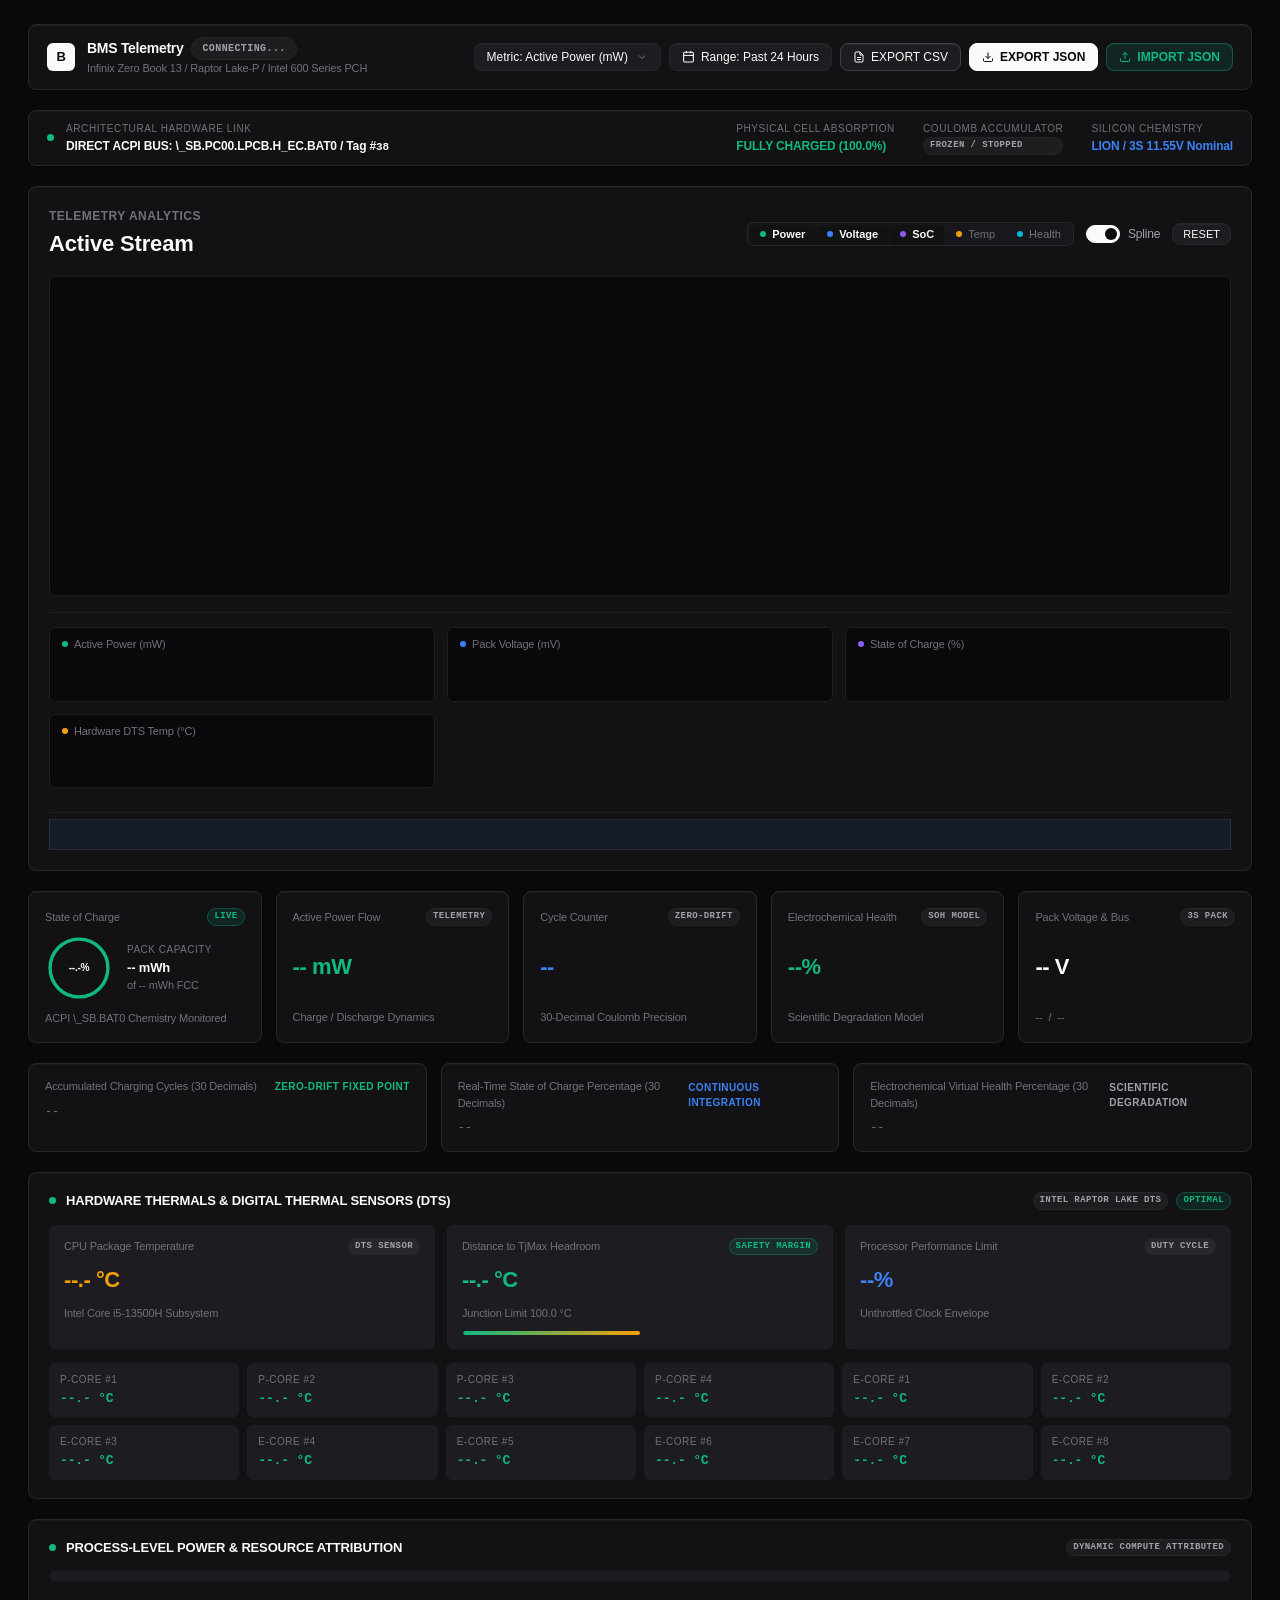
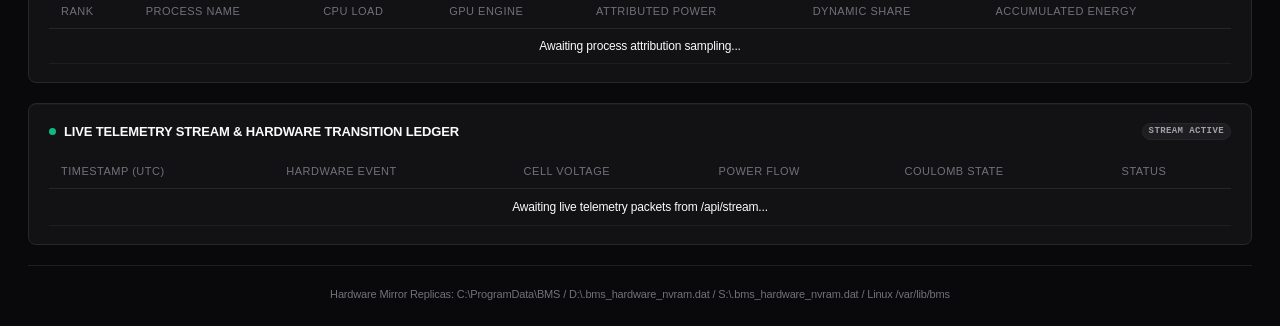
==== commit fe1696bb: "feat(web): add DTS thermal heatmap, process power attribution, and CSV export UI - Integrates Hardwa" ====
--- a/web/index.html
+++ b/web/index.html
@@ -72,6 +72,16 @@
       </div>
 
       <!-- Export / Import Operations -->
+      <button type="button" class="bms-btn bms-btn-csv" id="btn-export-csv" title="Export high-frequency time-series CSV">
+        <svg width="12" height="12" viewBox="0 0 24 24" fill="none" stroke="currentColor" stroke-width="2">
+          <path d="M14 2H6a2 2 0 0 0-2 2v16a2 2 0 0 0 2 2h12a2 2 0 0 0 2-2V8z"/>
+          <polyline points="14 2 14 8 20 8"/>
+          <line x1="16" y1="13" x2="8" y2="13"/>
+          <line x1="16" y1="17" x2="8" y2="17"/>
+        </svg>
+        EXPORT CSV
+      </button>
+
       <button type="button" class="bms-btn bms-btn-primary" id="btn-export" title="Export complete untruncated lifetime history JSON">
         <svg width="12" height="12" viewBox="0 0 24 24" fill="none" stroke="currentColor" stroke-width="2">
           <path d="M21 15v4a2 2 0 0 1-2 2H5a2 2 0 0 1-2-2v-4"/>
@@ -268,6 +278,14 @@
           <path id="mini-spark-soc" stroke="var(--chart-soc)" fill="none" stroke-width="1.5" d=""></path>
         </svg>
       </div>
+      <div class="sparkline-card">
+        <div class="sparkline-title">
+          <span class="series-dot series-dot-temp"></span> Hardware DTS Temp (&deg;C)
+        </div>
+        <svg viewBox="0 0 300 36" preserveAspectRatio="none" class="sparkline-svg" role="img" aria-label="Thermal Sparkline">
+          <path id="mini-spark-temp" stroke="var(--chart-temp)" fill="none" stroke-width="1.5" d=""></path>
+        </svg>
+      </div>
     </div>
 
     <!-- Minimap Preview Bar -->
@@ -367,6 +385,103 @@
         <span class="reg-tag-accent">SCIENTIFIC DEGRADATION</span>
       </div>
       <div id="vhealth-30" class="reg-val-30">--</div>
+    </div>
+  </section>
+
+  <!-- 5.5 Hardware Thermals & Digital Thermal Sensors (DTS) Matrix -->
+  <section class="card-thermals">
+    <div class="thermals-header">
+      <div class="thermals-title-wrap">
+        <span class="pulse-dot pulse-dot-safe" id="thermal-pulse-dot"></span>
+        <span class="ledger-title">HARDWARE THERMALS &amp; DIGITAL THERMAL SENSORS (DTS)</span>
+      </div>
+      <div class="thermals-badge-group">
+        <span class="badge-chip badge-idle badge-xs" id="thermal-driver-badge">INTEL RAPTOR LAKE DTS</span>
+        <span class="badge-chip badge-charging badge-xs" id="thermal-alert-badge">OPTIMAL</span>
+      </div>
+    </div>
+
+    <div class="thermals-summary-strip">
+      <div class="thermal-kpi-block">
+        <div class="kpi-label">
+          <span>CPU Package Temperature</span>
+          <span class="badge-chip badge-idle badge-xs">DTS SENSOR</span>
+        </div>
+        <div id="stat-cpu-package" class="kpi-num kpi-num-warn">--.- &deg;C</div>
+        <div class="kpi-sub" id="stat-thermal-source">Intel Core i5-13500H Subsystem</div>
+      </div>
+
+      <div class="thermal-kpi-block">
+        <div class="kpi-label">
+          <span>Distance to TjMax Headroom</span>
+          <span class="badge-chip badge-charging badge-xs" id="tjmax-tag">SAFETY MARGIN</span>
+        </div>
+        <div id="stat-tjmax-headroom" class="kpi-num kpi-num-safe">--.- &deg;C</div>
+        <div class="kpi-sub">Junction Limit 100.0 &deg;C</div>
+        <div class="tjmax-bar-wrap">
+          <div class="tjmax-bar-fill" id="tjmax-progress-bar"></div>
+        </div>
+      </div>
+
+      <div class="thermal-kpi-block">
+        <div class="kpi-label">
+          <span>Processor Performance Limit</span>
+          <span class="badge-chip badge-idle badge-xs">DUTY CYCLE</span>
+        </div>
+        <div id="stat-perf-limit" class="kpi-num kpi-num-info">--%</div>
+        <div class="kpi-sub" id="stat-throttle-desc">Unthrottled Clock Envelope</div>
+      </div>
+    </div>
+
+    <div class="core-heatmap-grid" id="core-heatmap-grid">
+      <div class="core-chip" id="chip-p1"><span class="core-label">P-Core #1</span><span class="core-temp" id="val-p1">--.- &deg;C</span></div>
+      <div class="core-chip" id="chip-p2"><span class="core-label">P-Core #2</span><span class="core-temp" id="val-p2">--.- &deg;C</span></div>
+      <div class="core-chip" id="chip-p3"><span class="core-label">P-Core #3</span><span class="core-temp" id="val-p3">--.- &deg;C</span></div>
+      <div class="core-chip" id="chip-p4"><span class="core-label">P-Core #4</span><span class="core-temp" id="val-p4">--.- &deg;C</span></div>
+      <div class="core-chip" id="chip-e1"><span class="core-label">E-Core #1</span><span class="core-temp" id="val-e1">--.- &deg;C</span></div>
+      <div class="core-chip" id="chip-e2"><span class="core-label">E-Core #2</span><span class="core-temp" id="val-e2">--.- &deg;C</span></div>
+      <div class="core-chip" id="chip-e3"><span class="core-label">E-Core #3</span><span class="core-temp" id="val-e3">--.- &deg;C</span></div>
+      <div class="core-chip" id="chip-e4"><span class="core-label">E-Core #4</span><span class="core-temp" id="val-e4">--.- &deg;C</span></div>
+      <div class="core-chip" id="chip-e5"><span class="core-label">E-Core #5</span><span class="core-temp" id="val-e5">--.- &deg;C</span></div>
+      <div class="core-chip" id="chip-e6"><span class="core-label">E-Core #6</span><span class="core-temp" id="val-e6">--.- &deg;C</span></div>
+      <div class="core-chip" id="chip-e7"><span class="core-label">E-Core #7</span><span class="core-temp" id="val-e7">--.- &deg;C</span></div>
+      <div class="core-chip" id="chip-e8"><span class="core-label">E-Core #8</span><span class="core-temp" id="val-e8">--.- &deg;C</span></div>
+    </div>
+  </section>
+
+  <!-- 5.6 Process-Level Power & Resource Attribution -->
+  <section class="card-processes">
+    <div class="processes-header">
+      <div class="thermals-title-wrap">
+        <span class="pulse-dot pulse-dot-safe"></span>
+        <span class="ledger-title">PROCESS-LEVEL POWER &amp; RESOURCE ATTRIBUTION</span>
+      </div>
+      <span class="badge-chip badge-idle badge-xs" id="dynamic-power-val">DYNAMIC COMPUTE ATTRIBUTED</span>
+    </div>
+
+    <div class="proc-stacked-bar-container">
+      <div class="proc-stacked-bar" id="proc-stacked-bar"></div>
+    </div>
+
+    <div class="proc-table-wrap">
+      <table class="proc-table">
+        <thead>
+          <tr>
+            <th>Rank</th>
+            <th>Process Name</th>
+            <th>CPU Load</th>
+            <th>GPU Engine</th>
+            <th>Attributed Power</th>
+            <th>Dynamic Share</th>
+            <th>Accumulated Energy</th>
+          </tr>
+        </thead>
+        <tbody id="proc-tbody">
+          <tr>
+            <td colspan="7" class="ledger-empty">Awaiting process attribution sampling...</td>
+          </tr>
+        </tbody>
+      </table>
     </div>
   </section>
 
--- a/web/css/layout.css
+++ b/web/css/layout.css
@@ -261,6 +261,91 @@
   gap: 14px;
 }
 
+/* 5.5 Hardware Thermals & DTS Heatmap Section */
+.card-thermals {
+  background: var(--card);
+  border: 1px solid var(--border);
+  border-radius: var(--radius);
+  padding: 18px 20px;
+  box-shadow: inset 0 1px 0 rgba(255, 255, 255, 0.03);
+  display: flex;
+  flex-direction: column;
+  gap: 14px;
+}
+
+.thermals-header {
+  display: flex;
+  justify-content: space-between;
+  align-items: center;
+  flex-wrap: wrap;
+  gap: 10px;
+}
+
+.thermals-title-wrap {
+  display: flex;
+  align-items: center;
+  gap: 10px;
+}
+
+.thermals-badge-group {
+  display: flex;
+  align-items: center;
+  gap: 8px;
+}
+
+.thermals-summary-strip {
+  display: grid;
+  grid-template-columns: repeat(3, 1fr);
+  gap: 12px;
+}
+
+.thermal-kpi-block {
+  background: var(--secondary);
+  border: 1px solid var(--border-subtle);
+  border-radius: 6px;
+  padding: 12px 14px;
+  display: flex;
+  flex-direction: column;
+  gap: 4px;
+}
+
+.core-heatmap-grid {
+  display: grid;
+  grid-template-columns: repeat(6, 1fr);
+  gap: 8px;
+}
+
+/* 5.6 Process-Level Power Attribution Section */
+.card-processes {
+  background: var(--card);
+  border: 1px solid var(--border);
+  border-radius: var(--radius);
+  padding: 18px 20px;
+  box-shadow: inset 0 1px 0 rgba(255, 255, 255, 0.03);
+  display: flex;
+  flex-direction: column;
+  gap: 14px;
+}
+
+.processes-header {
+  display: flex;
+  justify-content: space-between;
+  align-items: center;
+  flex-wrap: wrap;
+  gap: 10px;
+}
+
+.proc-stacked-bar-container {
+  display: flex;
+  flex-direction: column;
+  gap: 6px;
+}
+
+.proc-table-wrap {
+  width: 100%;
+  overflow-x: auto;
+}
+
 /* 6. Dynamic Live Telemetry Activity Stream */
 .card-ledger {
   background: var(--card);
--- a/web/css/components.css
+++ b/web/css/components.css
@@ -914,3 +914,141 @@
   border: 1px solid var(--danger);
   color: var(--danger);
 }
+
+/* CSV Export Button Aesthetic */
+.bms-btn-csv {
+  background: var(--secondary);
+  border-color: var(--border-strong);
+  color: var(--foreground);
+}
+
+.bms-btn-csv:hover {
+  background: var(--accent);
+  border-color: var(--chart-health);
+}
+
+/* Core Heatmap & Thermal Indicators */
+.core-chip {
+  background: var(--secondary);
+  border: 1px solid var(--border-subtle);
+  border-radius: 6px;
+  padding: 8px 10px;
+  display: flex;
+  flex-direction: column;
+  gap: 2px;
+  transition: border-color 0.2s ease, background-color 0.2s ease;
+}
+
+.core-chip:hover {
+  border-color: var(--border-strong);
+  background: var(--accent);
+}
+
+.core-label {
+  font-size: 10px;
+  color: var(--muted-foreground);
+  text-transform: uppercase;
+  letter-spacing: 0.5px;
+  font-weight: 500;
+}
+
+.core-temp {
+  font-size: 13px;
+  font-family: var(--font-mono);
+  font-weight: 600;
+  font-variant-numeric: tabular-nums;
+  color: var(--safe);
+}
+
+.temp-optimal {
+  color: var(--safe);
+}
+
+.temp-warm {
+  color: var(--warn);
+}
+
+.temp-hot {
+  color: var(--danger);
+}
+
+/* TjMax Headroom Gauge Bar */
+.tjmax-bar-wrap {
+  width: 100%;
+  height: 6px;
+  background: var(--secondary);
+  border-radius: 3px;
+  overflow: hidden;
+  border: 1px solid var(--border-subtle);
+  margin-top: 4px;
+}
+
+.tjmax-bar-fill {
+  height: 100%;
+  width: 50%;
+  background: linear-gradient(90deg, var(--safe), var(--warn));
+  border-radius: 3px;
+  transition: width 0.3s ease;
+}
+
+/* Process Attribution Stacked Bar & Table */
+.proc-stacked-bar {
+  display: flex;
+  width: 100%;
+  height: 10px;
+  background: var(--secondary);
+  border-radius: 5px;
+  overflow: hidden;
+  border: 1px solid var(--border-subtle);
+}
+
+.proc-bar-seg {
+  height: 100%;
+  transition: width 0.3s ease;
+}
+
+.proc-table {
+  width: 100%;
+  border-collapse: collapse;
+  font-size: 12px;
+}
+
+.proc-table th {
+  text-align: left;
+  padding: 8px 12px;
+  color: var(--muted-foreground);
+  font-size: 11px;
+  font-weight: 500;
+  text-transform: uppercase;
+  letter-spacing: 0.5px;
+  border-bottom: 1px solid var(--border);
+}
+
+.proc-table td {
+  padding: 8px 12px;
+  border-bottom: 1px solid var(--border-subtle);
+  color: var(--foreground);
+  font-variant-numeric: tabular-nums;
+}
+
+.proc-table tr:hover td {
+  background: var(--card-hover);
+}
+
+.proc-rank {
+  color: var(--muted-foreground);
+  font-family: var(--font-mono);
+  font-size: 11px;
+}
+
+.proc-name-badge {
+  font-weight: 500;
+  color: var(--foreground);
+}
+
+.proc-pid {
+  font-size: 10px;
+  color: var(--muted-foreground);
+  font-family: var(--font-mono);
+  margin-left: 6px;
+}
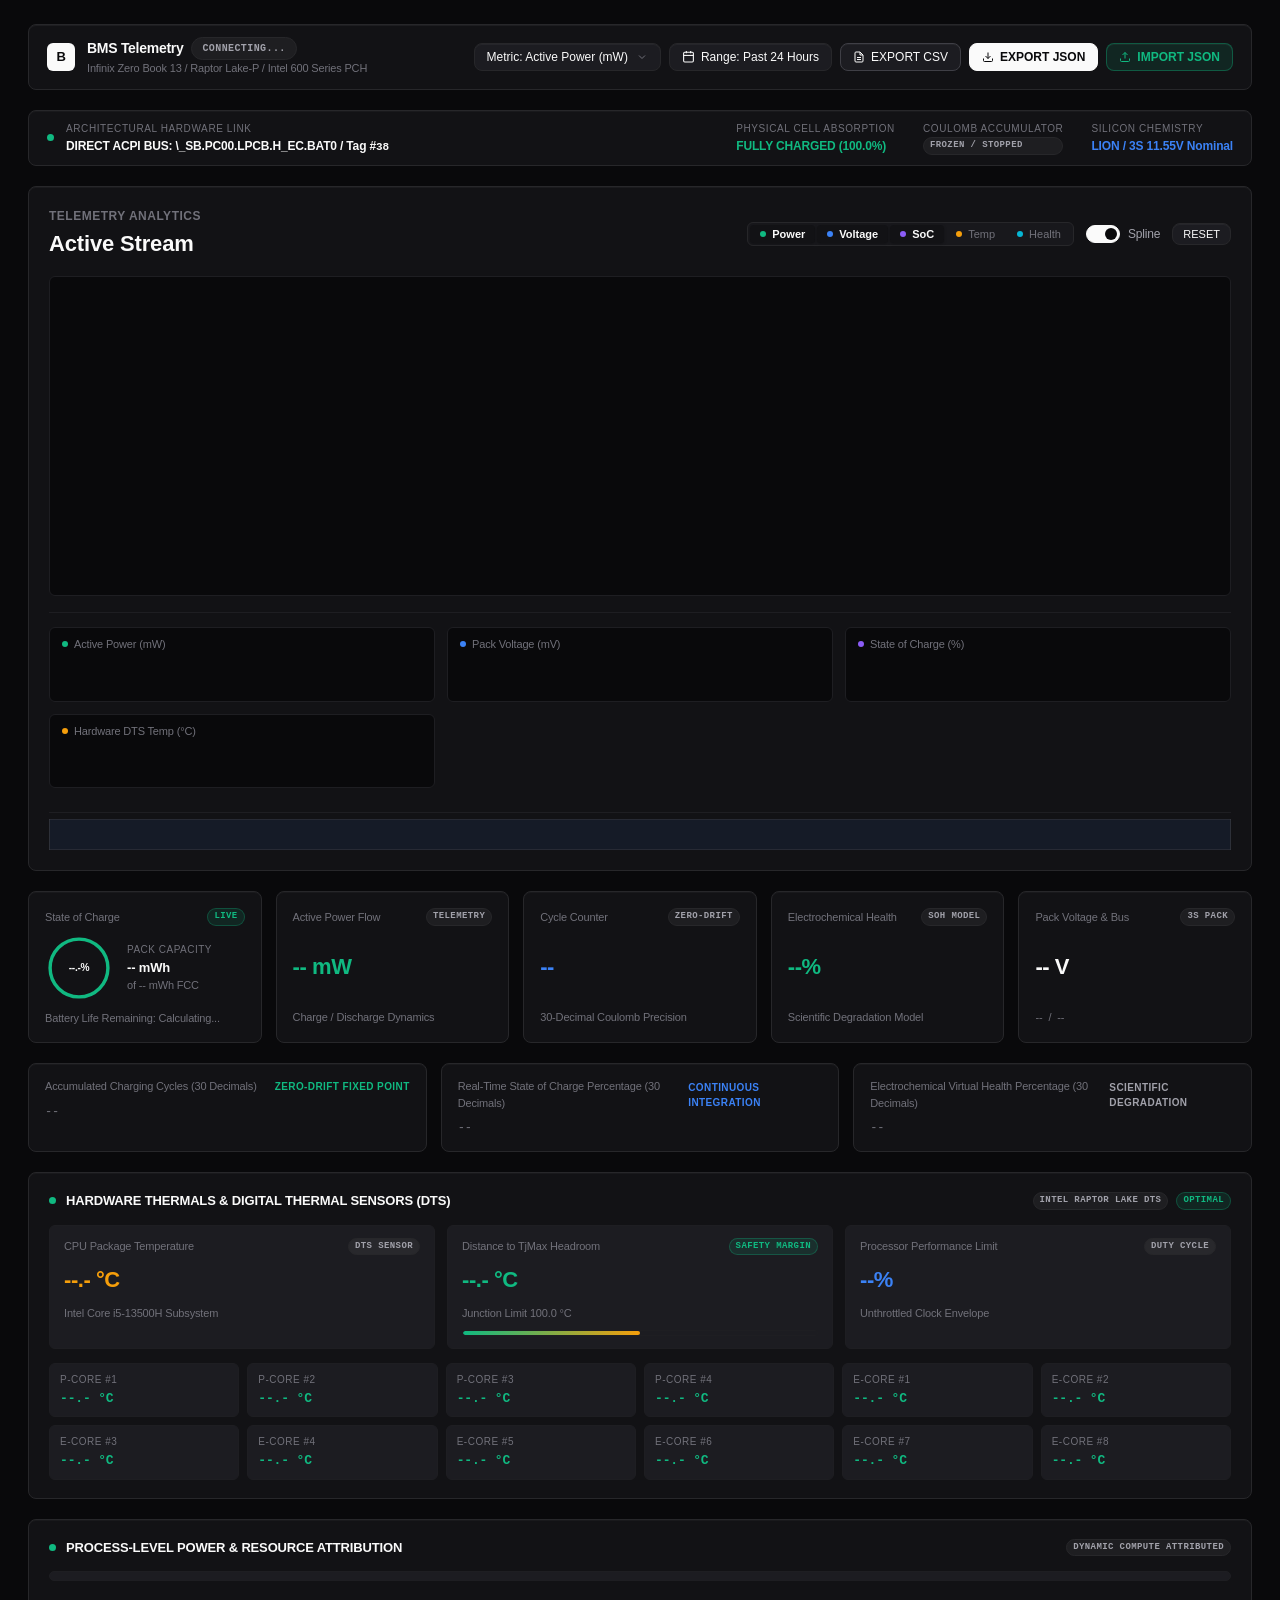
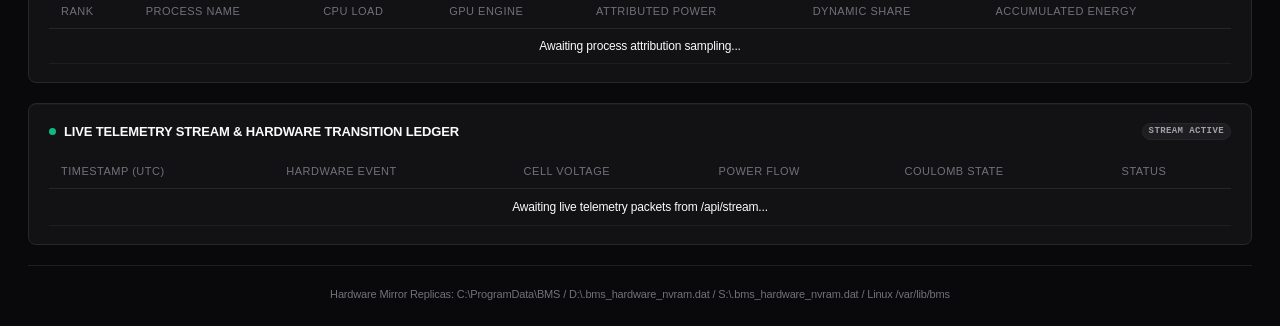
==== commit 703364ec: "feat(ui): add dynamic battery life remaining runtime indicator to Bento strip" ====
--- a/web/index.html
+++ b/web/index.html
@@ -317,7 +317,7 @@
           <span class="capacity-sub">of <span id="mwh-fcc">--</span> mWh FCC</span>
         </div>
       </div>
-      <div class="kpi-sub">ACPI \_SB.BAT0 Chemistry Monitored</div>
+      <div class="kpi-sub" id="stat-life-remaining">Battery Life Remaining: Calculating...</div>
     </div>
 
     <!-- Card 2: Active Power Flow -->
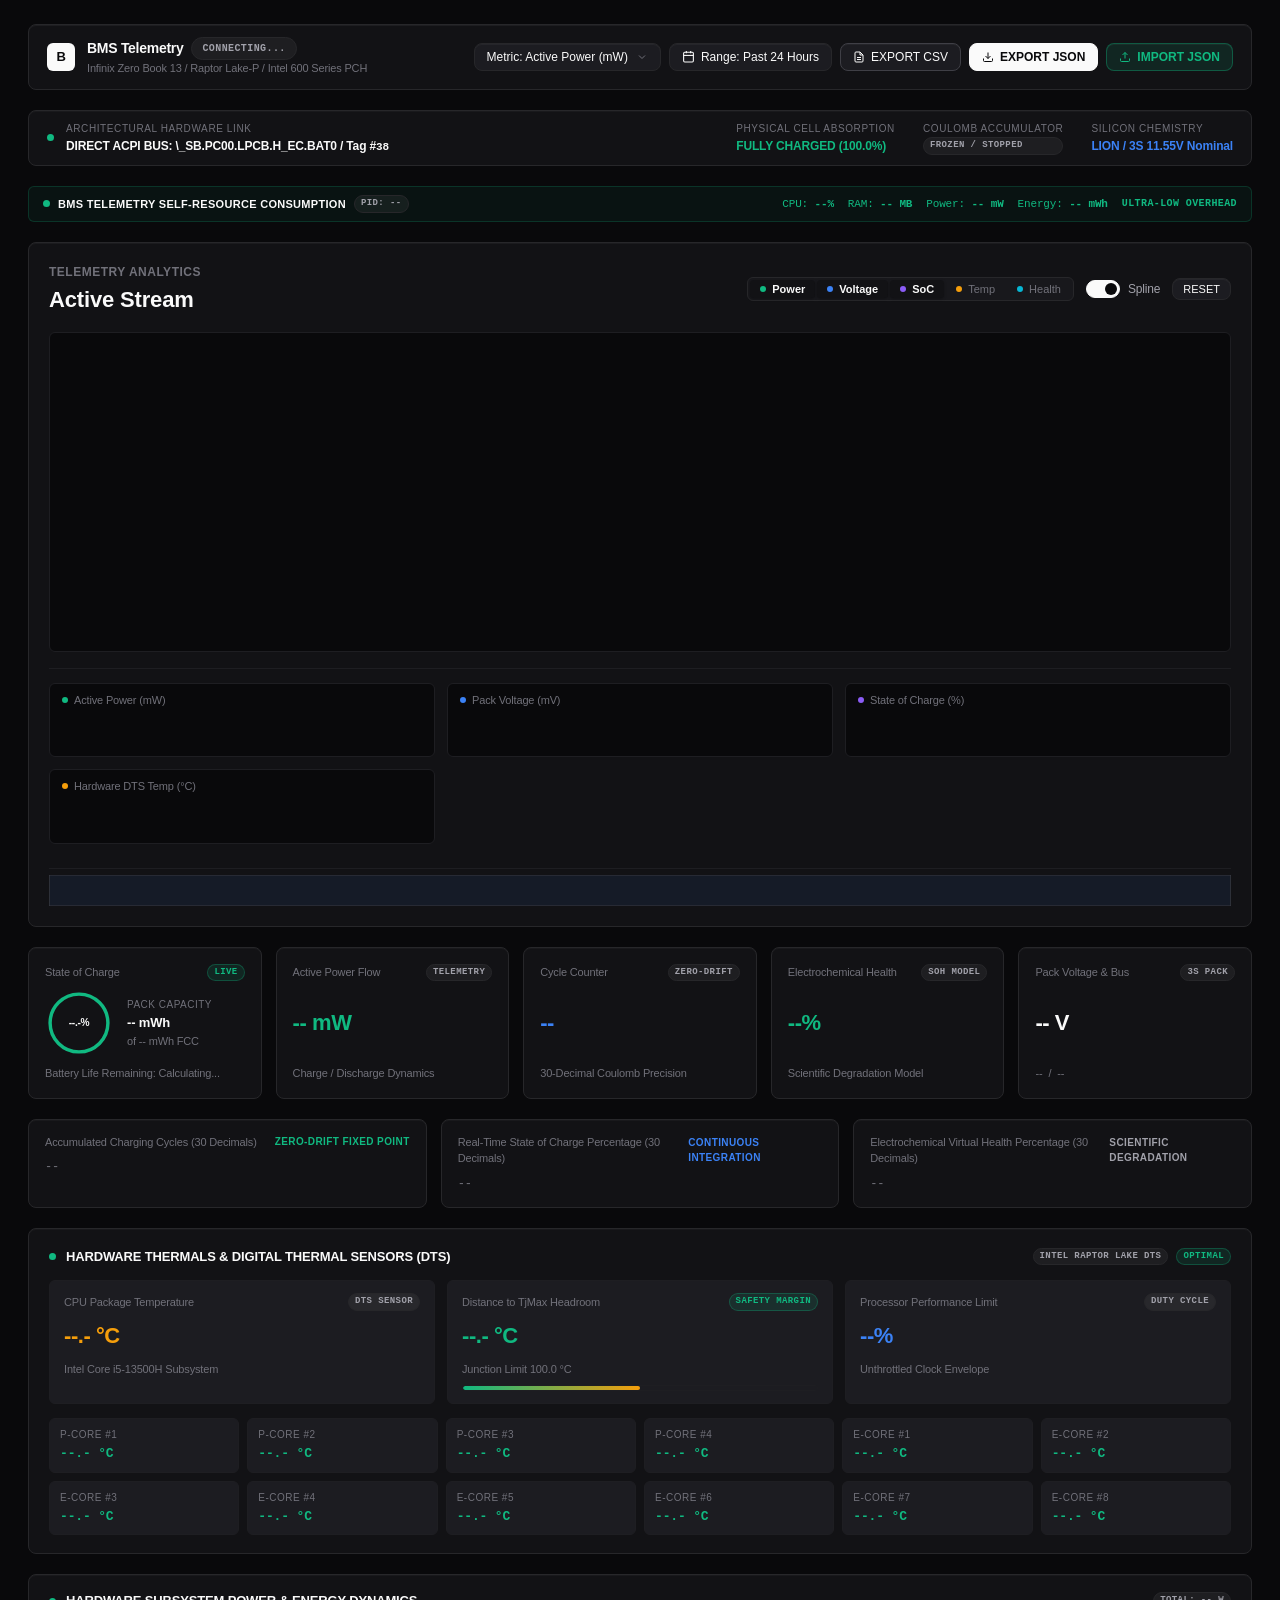
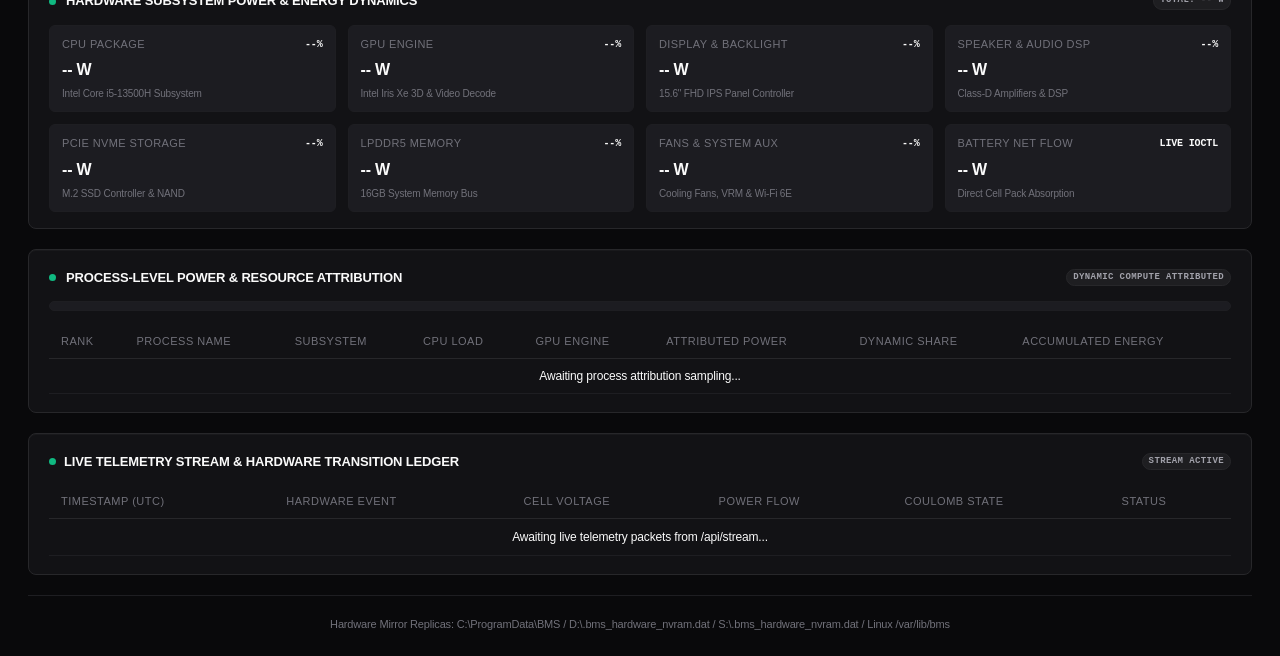
==== commit af22782b: "feat(ui): add subsystem power cards, self-overhead ribbon, and process subsystem schema - Add BMS Te" ====
--- a/web/index.html
+++ b/web/index.html
@@ -129,6 +129,22 @@
     </div>
   </div>
 
+  <!-- 2.5 BMS Telemetry Self-Resource Overhead Ribbon -->
+  <div class="bms-overhead-banner">
+    <div class="bms-overhead-left">
+      <span class="pulse-dot pulse-dot-safe"></span>
+      <span>BMS TELEMETRY SELF-RESOURCE CONSUMPTION</span>
+      <span class="badge-chip badge-idle badge-xs" id="bms-self-pid-tag">PID: --</span>
+    </div>
+    <div class="bms-overhead-stats">
+      <span>CPU: <strong id="bms-self-cpu">--%</strong></span>
+      <span>RAM: <strong id="bms-self-ram">-- MB</strong></span>
+      <span>Power: <strong id="bms-self-pwr">-- mW</strong></span>
+      <span>Energy: <strong id="bms-self-energy">-- mWh</strong></span>
+      <span class="reg-tag-safe" id="bms-self-status">ULTRA-LOW OVERHEAD</span>
+    </div>
+  </div>
+
   <!-- 3. Primary Hero Section: Interactive Shadcn Telemetry Chart Stage -->
   <section class="hero-chart-section">
     <div class="chart-header">
@@ -449,6 +465,91 @@
     </div>
   </section>
 
+  <!-- 5.55 Hardware Subsystem Power & Energy Breakdown -->
+  <section class="card-subsystems">
+    <div class="thermals-header">
+      <div class="thermals-title-wrap">
+        <span class="pulse-dot pulse-dot-safe"></span>
+        <span class="ledger-title">HARDWARE SUBSYSTEM POWER &amp; ENERGY DYNAMICS</span>
+      </div>
+      <span class="badge-chip badge-idle badge-xs" id="subsystem-total-badge">TOTAL: -- W</span>
+    </div>
+
+    <div class="subsystem-grid">
+      <div class="sub-card">
+        <div class="sub-card-header">
+          <span class="sub-name">CPU Package</span>
+          <span class="sub-pct" id="sub-cpu-pct">--%</span>
+        </div>
+        <div class="sub-val" id="sub-cpu-w">-- W</div>
+        <div class="sub-sub">Intel Core i5-13500H Subsystem</div>
+      </div>
+
+      <div class="sub-card">
+        <div class="sub-card-header">
+          <span class="sub-name">GPU Engine</span>
+          <span class="sub-pct" id="sub-gpu-pct">--%</span>
+        </div>
+        <div class="sub-val" id="sub-gpu-w">-- W</div>
+        <div class="sub-sub">Intel Iris Xe 3D &amp; Video Decode</div>
+      </div>
+
+      <div class="sub-card">
+        <div class="sub-card-header">
+          <span class="sub-name">Display &amp; Backlight</span>
+          <span class="sub-pct" id="sub-display-pct">--%</span>
+        </div>
+        <div class="sub-val" id="sub-display-w">-- W</div>
+        <div class="sub-sub">15.6" FHD IPS Panel Controller</div>
+      </div>
+
+      <div class="sub-card">
+        <div class="sub-card-header">
+          <span class="sub-name">Speaker &amp; Audio DSP</span>
+          <span class="sub-pct" id="sub-audio-pct">--%</span>
+        </div>
+        <div class="sub-val" id="sub-audio-w">-- W</div>
+        <div class="sub-sub" id="sub-audio-status">Class-D Amplifiers &amp; DSP</div>
+      </div>
+
+      <div class="sub-card">
+        <div class="sub-card-header">
+          <span class="sub-name">PCIe NVMe Storage</span>
+          <span class="sub-pct" id="sub-storage-pct">--%</span>
+        </div>
+        <div class="sub-val" id="sub-storage-w">-- W</div>
+        <div class="sub-sub">M.2 SSD Controller &amp; NAND</div>
+      </div>
+
+      <div class="sub-card">
+        <div class="sub-card-header">
+          <span class="sub-name">LPDDR5 Memory</span>
+          <span class="sub-pct" id="sub-ram-pct">--%</span>
+        </div>
+        <div class="sub-val" id="sub-ram-w">-- W</div>
+        <div class="sub-sub">16GB System Memory Bus</div>
+      </div>
+
+      <div class="sub-card">
+        <div class="sub-card-header">
+          <span class="sub-name">Fans &amp; System Aux</span>
+          <span class="sub-pct" id="sub-aux-pct">--%</span>
+        </div>
+        <div class="sub-val" id="sub-aux-w">-- W</div>
+        <div class="sub-sub">Cooling Fans, VRM &amp; Wi-Fi 6E</div>
+      </div>
+
+      <div class="sub-card">
+        <div class="sub-card-header">
+          <span class="sub-name">Battery Net Flow</span>
+          <span class="sub-pct" id="sub-bat-status">LIVE IOCTL</span>
+        </div>
+        <div class="sub-val" id="sub-bat-w">-- W</div>
+        <div class="sub-sub" id="sub-bat-sub">Direct Cell Pack Absorption</div>
+      </div>
+    </div>
+  </section>
+
   <!-- 5.6 Process-Level Power & Resource Attribution -->
   <section class="card-processes">
     <div class="processes-header">
@@ -469,6 +570,7 @@
           <tr>
             <th>Rank</th>
             <th>Process Name</th>
+            <th>Subsystem</th>
             <th>CPU Load</th>
             <th>GPU Engine</th>
             <th>Attributed Power</th>
@@ -478,7 +580,7 @@
         </thead>
         <tbody id="proc-tbody">
           <tr>
-            <td colspan="7" class="ledger-empty">Awaiting process attribution sampling...</td>
+            <td colspan="8" class="ledger-empty">Awaiting process attribution sampling...</td>
           </tr>
         </tbody>
       </table>
--- a/web/css/components.css
+++ b/web/css/components.css
@@ -1052,3 +1052,151 @@
   font-family: var(--font-mono);
   margin-left: 6px;
 }
+
+/* Hardware Subsystem Badges in Process Table */
+.subsystem-tag {
+  display: inline-block;
+  font-size: 10px;
+  font-weight: 600;
+  padding: 2px 6px;
+  border-radius: 4px;
+  text-transform: uppercase;
+  letter-spacing: 0.4px;
+}
+
+.subsystem-tag-cpu {
+  background: rgba(59, 130, 246, 0.12);
+  color: #3b82f6;
+  border: 1px solid rgba(59, 130, 246, 0.25);
+}
+
+.subsystem-tag-gpu {
+  background: rgba(139, 92, 246, 0.12);
+  color: #8b5cf6;
+  border: 1px solid rgba(139, 92, 246, 0.25);
+}
+
+.subsystem-tag-audio {
+  background: rgba(245, 158, 11, 0.12);
+  color: #f59e0b;
+  border: 1px solid rgba(245, 158, 11, 0.25);
+}
+
+.subsystem-tag-storage {
+  background: rgba(16, 185, 129, 0.12);
+  color: #10b981;
+  border: 1px solid rgba(16, 185, 129, 0.25);
+}
+
+/* Subsystem Hardware Power Grid */
+.card-subsystems {
+  background: var(--card);
+  border: 1px solid var(--border);
+  border-radius: var(--radius);
+  padding: 16px 20px;
+  display: flex;
+  flex-direction: column;
+  gap: 14px;
+  box-shadow: inset 0 1px 0 rgba(255, 255, 255, 0.03);
+}
+
+.subsystem-grid {
+  display: grid;
+  grid-template-columns: repeat(4, 1fr);
+  gap: 12px;
+}
+
+@media (max-width: 900px) {
+  .subsystem-grid {
+    grid-template-columns: repeat(2, 1fr);
+  }
+}
+
+@media (max-width: 600px) {
+  .subsystem-grid {
+    grid-template-columns: 1fr;
+  }
+}
+
+.sub-card {
+  background: var(--secondary);
+  border: 1px solid var(--border-subtle);
+  border-radius: 6px;
+  padding: 10px 12px;
+  display: flex;
+  flex-direction: column;
+  gap: 4px;
+  transition: border-color 0.2s ease, background-color 0.2s ease;
+}
+
+.sub-card:hover {
+  border-color: var(--border-strong);
+  background: var(--accent);
+}
+
+.sub-card-header {
+  display: flex;
+  justify-content: space-between;
+  align-items: center;
+}
+
+.sub-name {
+  font-size: 11px;
+  font-weight: 500;
+  color: var(--muted-foreground);
+  text-transform: uppercase;
+  letter-spacing: 0.4px;
+}
+
+.sub-pct {
+  font-size: 10px;
+  font-family: var(--font-mono);
+  font-weight: 600;
+  color: var(--foreground);
+}
+
+.sub-val {
+  font-size: 16px;
+  font-family: var(--font-sans);
+  font-weight: 700;
+  color: var(--foreground);
+  font-variant-numeric: tabular-nums;
+  margin-top: 2px;
+}
+
+.sub-sub {
+  font-size: 10px;
+  color: var(--muted-foreground);
+}
+
+/* BMS Telemetry Self-Resource Overhead Ribbon Pill */
+.bms-overhead-banner {
+  display: flex;
+  align-items: center;
+  justify-content: space-between;
+  background: rgba(16, 185, 129, 0.06);
+  border: 1px solid rgba(16, 185, 129, 0.2);
+  border-radius: 6px;
+  padding: 8px 14px;
+  font-size: 11px;
+  color: var(--foreground);
+}
+
+.bms-overhead-left {
+  display: flex;
+  align-items: center;
+  gap: 8px;
+  font-weight: 600;
+  letter-spacing: 0.3px;
+}
+
+.bms-overhead-stats {
+  display: flex;
+  align-items: center;
+  gap: 14px;
+  font-family: var(--font-mono);
+  font-size: 11px;
+  font-variant-numeric: tabular-nums;
+  color: var(--safe);
+}
+
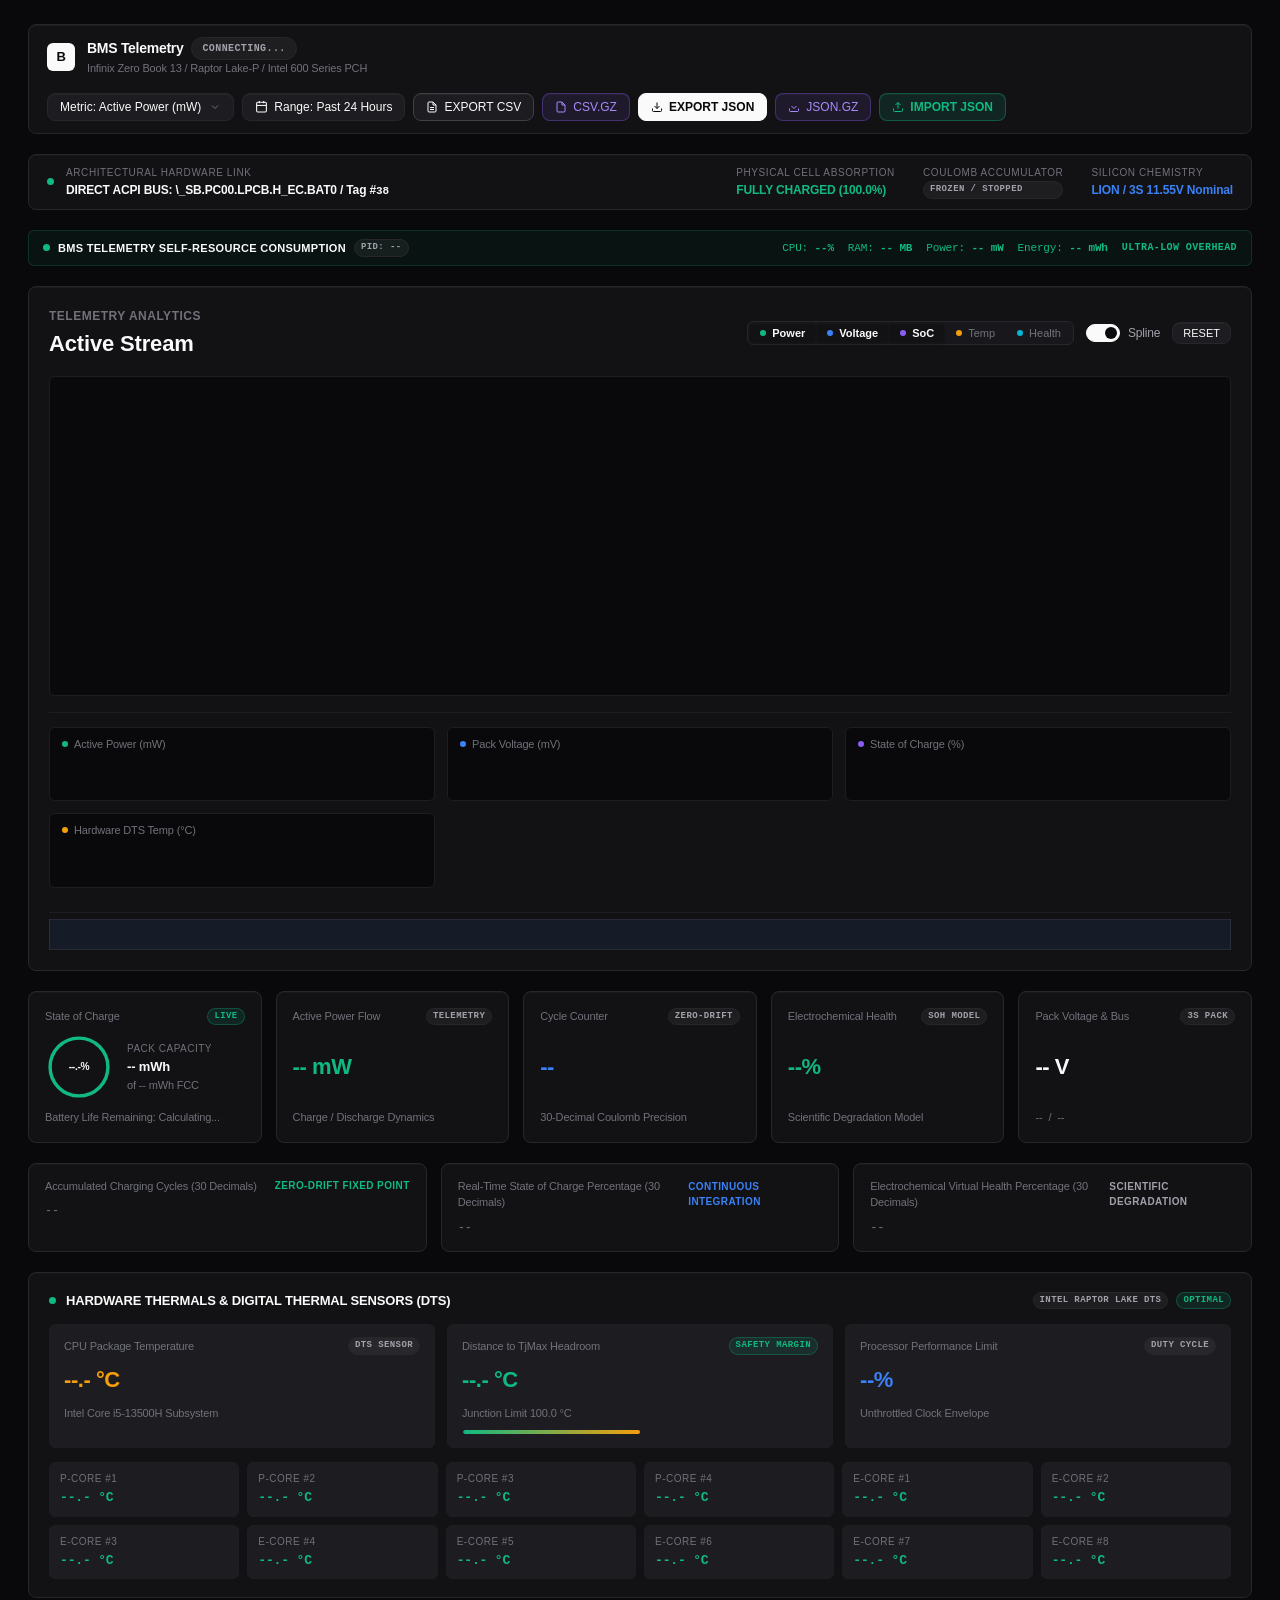
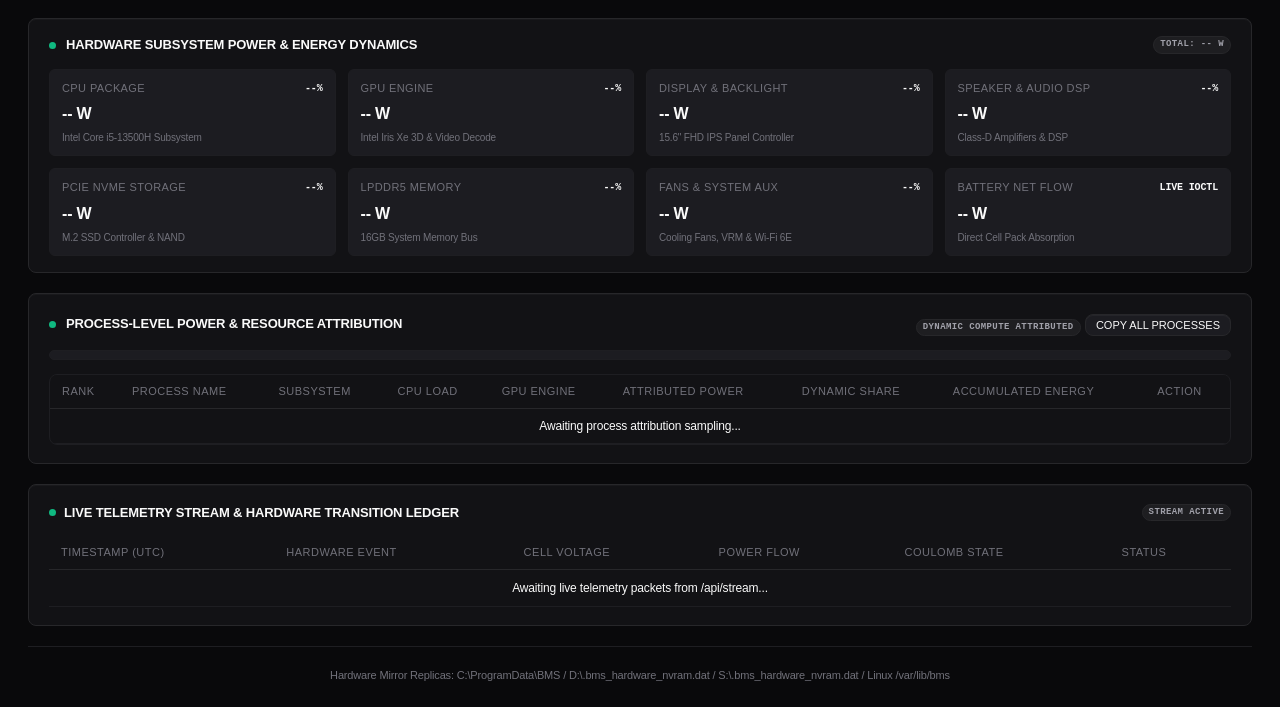
==== commit eb3bb369: "feat(ui): internal table scrolling, universal click-to-copy, and compressed export downloads - In we" ====
--- a/web/index.html
+++ b/web/index.html
@@ -82,6 +82,14 @@
         EXPORT CSV
       </button>
 
+      <button type="button" class="bms-btn bms-btn-gz" id="btn-export-csv-gz" title="Export compressed streaming time-series CSV (.csv.gz)">
+        <svg width="12" height="12" viewBox="0 0 24 24" fill="none" stroke="currentColor" stroke-width="2">
+          <path d="M14 2H6a2 2 0 0 0-2 2v16a2 2 0 0 0 2 2h12a2 2 0 0 0 2-2V8z"/>
+          <polyline points="14 2 14 8 20 8"/>
+        </svg>
+        CSV.GZ
+      </button>
+
       <button type="button" class="bms-btn bms-btn-primary" id="btn-export" title="Export complete untruncated lifetime history JSON">
         <svg width="12" height="12" viewBox="0 0 24 24" fill="none" stroke="currentColor" stroke-width="2">
           <path d="M21 15v4a2 2 0 0 1-2 2H5a2 2 0 0 1-2-2v-4"/>
@@ -91,6 +99,14 @@
         EXPORT JSON
       </button>
 
+      <button type="button" class="bms-btn bms-btn-gz" id="btn-export-json-gz" title="Export compressed streaming lifetime JSON (.json.gz)">
+        <svg width="12" height="12" viewBox="0 0 24 24" fill="none" stroke="currentColor" stroke-width="2">
+          <path d="M21 15v4a2 2 0 0 1-2 2H5a2 2 0 0 1-2-2v-4"/>
+          <polyline points="7 10 12 15 17 10"/>
+        </svg>
+        JSON.GZ
+      </button>
+
       <button type="button" class="bms-btn bms-btn-safe" id="btn-import" title="Import and restore lifetime telemetry archive">
         <svg width="12" height="12" viewBox="0 0 24 24" fill="none" stroke="currentColor" stroke-width="2">
           <path d="M21 15v4a2 2 0 0 1-2 2H5a2 2 0 0 1-2-2v-4"/>
@@ -104,7 +120,7 @@
   </header>
 
   <!-- 2. Hardware Glance Ribbon -->
-  <div class="card-hw-banner">
+  <div class="card-hw-banner card-copyable" title="Click to copy hardware link telemetry">
     <div class="hw-left-group">
       <span id="hw-pulse-dot" class="pulse-dot pulse-dot-safe"></span>
       <div class="hw-info-col">
@@ -130,7 +146,7 @@
   </div>
 
   <!-- 2.5 BMS Telemetry Self-Resource Overhead Ribbon -->
-  <div class="bms-overhead-banner">
+  <div class="bms-overhead-banner card-copyable" title="Click to copy BMS self-resource overhead">
     <div class="bms-overhead-left">
       <span class="pulse-dot pulse-dot-safe"></span>
       <span>BMS TELEMETRY SELF-RESOURCE CONSUMPTION</span>
@@ -316,7 +332,7 @@
   <!-- 4. Key Metrics Bento Grid -->
   <section class="bento-kpi-strip">
     <!-- Card 1: State of Charge -->
-    <div class="kpi-card">
+    <div class="kpi-card card-copyable" title="Click to copy State of Charge">
       <div class="kpi-label">
         <span>State of Charge</span>
         <span class="badge-chip badge-charging badge-xs" id="kpi-soc-badge">LIVE</span>
@@ -337,7 +353,7 @@
     </div>
 
     <!-- Card 2: Active Power Flow -->
-    <div class="kpi-card">
+    <div class="kpi-card card-copyable" title="Click to copy Active Power Flow">
       <div class="kpi-label">
         <span>Active Power Flow</span>
         <span class="badge-chip badge-idle badge-xs">TELEMETRY</span>
@@ -347,7 +363,7 @@
     </div>
 
     <!-- Card 3: Cycle Counter -->
-    <div class="kpi-card">
+    <div class="kpi-card card-copyable" title="Click to copy Cycle Count">
       <div class="kpi-label">
         <span>Cycle Counter</span>
         <span class="badge-chip badge-idle badge-xs">ZERO-DRIFT</span>
@@ -357,7 +373,7 @@
     </div>
 
     <!-- Card 4: Electrochemical Health (SoH) -->
-    <div class="kpi-card">
+    <div class="kpi-card card-copyable" title="Click to copy Electrochemical Health">
       <div class="kpi-label">
         <span>Electrochemical Health</span>
         <span class="badge-chip badge-idle badge-xs">SOH MODEL</span>
@@ -367,7 +383,7 @@
     </div>
 
     <!-- Card 5: Pack Voltage & AC Mains -->
-    <div class="kpi-card">
+    <div class="kpi-card card-copyable" title="Click to copy Pack Voltage">
       <div class="kpi-label">
         <span>Pack Voltage &amp; Bus</span>
         <span class="badge-chip badge-idle badge-xs">3S PACK</span>
@@ -381,21 +397,21 @@
 
   <!-- 5. Scientific 30-Decimal Laboratory Deck -->
   <section class="card-registers">
-    <div class="reg-block">
+    <div class="reg-block card-copyable" title="Click to copy 30-decimal cycles">
       <div class="reg-label">
         <span>Accumulated Charging Cycles (30 Decimals)</span>
         <span class="reg-tag-safe">ZERO-DRIFT FIXED POINT</span>
       </div>
       <div id="cycles-30" class="reg-val-30">--</div>
     </div>
-    <div class="reg-block">
+    <div class="reg-block card-copyable" title="Click to copy 30-decimal SoC">
       <div class="reg-label">
         <span>Real-Time State of Charge Percentage (30 Decimals)</span>
         <span class="reg-tag-info">CONTINUOUS INTEGRATION</span>
       </div>
       <div id="soc-30" class="reg-val-30">--</div>
     </div>
-    <div class="reg-block">
+    <div class="reg-block card-copyable" title="Click to copy 30-decimal Health">
       <div class="reg-label">
         <span>Electrochemical Virtual Health Percentage (30 Decimals)</span>
         <span class="reg-tag-accent">SCIENTIFIC DEGRADATION</span>
@@ -418,7 +434,7 @@
     </div>
 
     <div class="thermals-summary-strip">
-      <div class="thermal-kpi-block">
+      <div class="thermal-kpi-block card-copyable" title="Click to copy CPU package temperature">
         <div class="kpi-label">
           <span>CPU Package Temperature</span>
           <span class="badge-chip badge-idle badge-xs">DTS SENSOR</span>
@@ -427,7 +443,7 @@
         <div class="kpi-sub" id="stat-thermal-source">Intel Core i5-13500H Subsystem</div>
       </div>
 
-      <div class="thermal-kpi-block">
+      <div class="thermal-kpi-block card-copyable" title="Click to copy Distance to TjMax Headroom">
         <div class="kpi-label">
           <span>Distance to TjMax Headroom</span>
           <span class="badge-chip badge-charging badge-xs" id="tjmax-tag">SAFETY MARGIN</span>
@@ -439,7 +455,7 @@
         </div>
       </div>
 
-      <div class="thermal-kpi-block">
+      <div class="thermal-kpi-block card-copyable" title="Click to copy Processor Performance Limit">
         <div class="kpi-label">
           <span>Processor Performance Limit</span>
           <span class="badge-chip badge-idle badge-xs">DUTY CYCLE</span>
@@ -450,18 +466,18 @@
     </div>
 
     <div class="core-heatmap-grid" id="core-heatmap-grid">
-      <div class="core-chip" id="chip-p1"><span class="core-label">P-Core #1</span><span class="core-temp" id="val-p1">--.- &deg;C</span></div>
-      <div class="core-chip" id="chip-p2"><span class="core-label">P-Core #2</span><span class="core-temp" id="val-p2">--.- &deg;C</span></div>
-      <div class="core-chip" id="chip-p3"><span class="core-label">P-Core #3</span><span class="core-temp" id="val-p3">--.- &deg;C</span></div>
-      <div class="core-chip" id="chip-p4"><span class="core-label">P-Core #4</span><span class="core-temp" id="val-p4">--.- &deg;C</span></div>
-      <div class="core-chip" id="chip-e1"><span class="core-label">E-Core #1</span><span class="core-temp" id="val-e1">--.- &deg;C</span></div>
-      <div class="core-chip" id="chip-e2"><span class="core-label">E-Core #2</span><span class="core-temp" id="val-e2">--.- &deg;C</span></div>
-      <div class="core-chip" id="chip-e3"><span class="core-label">E-Core #3</span><span class="core-temp" id="val-e3">--.- &deg;C</span></div>
-      <div class="core-chip" id="chip-e4"><span class="core-label">E-Core #4</span><span class="core-temp" id="val-e4">--.- &deg;C</span></div>
-      <div class="core-chip" id="chip-e5"><span class="core-label">E-Core #5</span><span class="core-temp" id="val-e5">--.- &deg;C</span></div>
-      <div class="core-chip" id="chip-e6"><span class="core-label">E-Core #6</span><span class="core-temp" id="val-e6">--.- &deg;C</span></div>
-      <div class="core-chip" id="chip-e7"><span class="core-label">E-Core #7</span><span class="core-temp" id="val-e7">--.- &deg;C</span></div>
-      <div class="core-chip" id="chip-e8"><span class="core-label">E-Core #8</span><span class="core-temp" id="val-e8">--.- &deg;C</span></div>
+      <div class="core-chip card-copyable" id="chip-p1" title="Click to copy P-Core #1 temp"><span class="core-label">P-Core #1</span><span class="core-temp" id="val-p1">--.- &deg;C</span></div>
+      <div class="core-chip card-copyable" id="chip-p2" title="Click to copy P-Core #2 temp"><span class="core-label">P-Core #2</span><span class="core-temp" id="val-p2">--.- &deg;C</span></div>
+      <div class="core-chip card-copyable" id="chip-p3" title="Click to copy P-Core #3 temp"><span class="core-label">P-Core #3</span><span class="core-temp" id="val-p3">--.- &deg;C</span></div>
+      <div class="core-chip card-copyable" id="chip-p4" title="Click to copy P-Core #4 temp"><span class="core-label">P-Core #4</span><span class="core-temp" id="val-p4">--.- &deg;C</span></div>
+      <div class="core-chip card-copyable" id="chip-e1" title="Click to copy E-Core #1 temp"><span class="core-label">E-Core #1</span><span class="core-temp" id="val-e1">--.- &deg;C</span></div>
+      <div class="core-chip card-copyable" id="chip-e2" title="Click to copy E-Core #2 temp"><span class="core-label">E-Core #2</span><span class="core-temp" id="val-e2">--.- &deg;C</span></div>
+      <div class="core-chip card-copyable" id="chip-e3" title="Click to copy E-Core #3 temp"><span class="core-label">E-Core #3</span><span class="core-temp" id="val-e3">--.- &deg;C</span></div>
+      <div class="core-chip card-copyable" id="chip-e4" title="Click to copy E-Core #4 temp"><span class="core-label">E-Core #4</span><span class="core-temp" id="val-e4">--.- &deg;C</span></div>
+      <div class="core-chip card-copyable" id="chip-e5" title="Click to copy E-Core #5 temp"><span class="core-label">E-Core #5</span><span class="core-temp" id="val-e5">--.- &deg;C</span></div>
+      <div class="core-chip card-copyable" id="chip-e6" title="Click to copy E-Core #6 temp"><span class="core-label">E-Core #6</span><span class="core-temp" id="val-e6">--.- &deg;C</span></div>
+      <div class="core-chip card-copyable" id="chip-e7" title="Click to copy E-Core #7 temp"><span class="core-label">E-Core #7</span><span class="core-temp" id="val-e7">--.- &deg;C</span></div>
+      <div class="core-chip card-copyable" id="chip-e8" title="Click to copy E-Core #8 temp"><span class="core-label">E-Core #8</span><span class="core-temp" id="val-e8">--.- &deg;C</span></div>
     </div>
   </section>
 
@@ -476,7 +492,7 @@
     </div>
 
     <div class="subsystem-grid">
-      <div class="sub-card">
+      <div class="sub-card card-copyable" title="Click to copy CPU Package power">
         <div class="sub-card-header">
           <span class="sub-name">CPU Package</span>
           <span class="sub-pct" id="sub-cpu-pct">--%</span>
@@ -485,7 +501,7 @@
         <div class="sub-sub">Intel Core i5-13500H Subsystem</div>
       </div>
 
-      <div class="sub-card">
+      <div class="sub-card card-copyable" title="Click to copy GPU Engine power">
         <div class="sub-card-header">
           <span class="sub-name">GPU Engine</span>
           <span class="sub-pct" id="sub-gpu-pct">--%</span>
@@ -494,7 +510,7 @@
         <div class="sub-sub">Intel Iris Xe 3D &amp; Video Decode</div>
       </div>
 
-      <div class="sub-card">
+      <div class="sub-card card-copyable" title="Click to copy Display & Backlight power">
         <div class="sub-card-header">
           <span class="sub-name">Display &amp; Backlight</span>
           <span class="sub-pct" id="sub-display-pct">--%</span>
@@ -503,7 +519,7 @@
         <div class="sub-sub">15.6" FHD IPS Panel Controller</div>
       </div>
 
-      <div class="sub-card">
+      <div class="sub-card card-copyable" title="Click to copy Speaker & Audio DSP power">
         <div class="sub-card-header">
           <span class="sub-name">Speaker &amp; Audio DSP</span>
           <span class="sub-pct" id="sub-audio-pct">--%</span>
@@ -512,7 +528,7 @@
         <div class="sub-sub" id="sub-audio-status">Class-D Amplifiers &amp; DSP</div>
       </div>
 
-      <div class="sub-card">
+      <div class="sub-card card-copyable" title="Click to copy PCIe NVMe Storage power">
         <div class="sub-card-header">
           <span class="sub-name">PCIe NVMe Storage</span>
           <span class="sub-pct" id="sub-storage-pct">--%</span>
@@ -521,7 +537,7 @@
         <div class="sub-sub">M.2 SSD Controller &amp; NAND</div>
       </div>
 
-      <div class="sub-card">
+      <div class="sub-card card-copyable" title="Click to copy LPDDR5 Memory power">
         <div class="sub-card-header">
           <span class="sub-name">LPDDR5 Memory</span>
           <span class="sub-pct" id="sub-ram-pct">--%</span>
@@ -530,7 +546,7 @@
         <div class="sub-sub">16GB System Memory Bus</div>
       </div>
 
-      <div class="sub-card">
+      <div class="sub-card card-copyable" title="Click to copy Fans & System Aux power">
         <div class="sub-card-header">
           <span class="sub-name">Fans &amp; System Aux</span>
           <span class="sub-pct" id="sub-aux-pct">--%</span>
@@ -539,7 +555,7 @@
         <div class="sub-sub">Cooling Fans, VRM &amp; Wi-Fi 6E</div>
       </div>
 
-      <div class="sub-card">
+      <div class="sub-card card-copyable" title="Click to copy Battery Net Flow power">
         <div class="sub-card-header">
           <span class="sub-name">Battery Net Flow</span>
           <span class="sub-pct" id="sub-bat-status">LIVE IOCTL</span>
@@ -557,7 +573,10 @@
         <span class="pulse-dot pulse-dot-safe"></span>
         <span class="ledger-title">PROCESS-LEVEL POWER &amp; RESOURCE ATTRIBUTION</span>
       </div>
-      <span class="badge-chip badge-idle badge-xs" id="dynamic-power-val">DYNAMIC COMPUTE ATTRIBUTED</span>
+      <div class="header-actions">
+        <span class="badge-chip badge-idle badge-xs" id="dynamic-power-val">DYNAMIC COMPUTE ATTRIBUTED</span>
+        <button type="button" class="bms-btn bms-btn-sm" id="btn-copy-all-procs" title="Copy entire active process table to clipboard">COPY ALL PROCESSES</button>
+      </div>
     </div>
 
     <div class="proc-stacked-bar-container">
@@ -576,11 +595,12 @@
             <th>Attributed Power</th>
             <th>Dynamic Share</th>
             <th>Accumulated Energy</th>
+            <th>Action</th>
           </tr>
         </thead>
         <tbody id="proc-tbody">
           <tr>
-            <td colspan="8" class="ledger-empty">Awaiting process attribution sampling...</td>
+            <td colspan="9" class="ledger-empty">Awaiting process attribution sampling...</td>
           </tr>
         </tbody>
       </table>
--- a/web/css/layout.css
+++ b/web/css/layout.css
@@ -343,7 +343,37 @@
 
 .proc-table-wrap {
   width: 100%;
+  max-height: 520px;
+  overflow-y: auto;
   overflow-x: auto;
+  position: relative;
+  border: 1px solid var(--border-subtle);
+  border-radius: var(--radius);
+  scrollbar-width: thin;
+  scrollbar-color: var(--border-strong) var(--card);
+}
+
+.proc-table-wrap::-webkit-scrollbar {
+  width: 6px;
+  height: 6px;
+  display: block !important;
+}
+
+.proc-table-wrap::-webkit-scrollbar-track {
+  background: var(--card);
+}
+
+.proc-table-wrap::-webkit-scrollbar-thumb {
+  background: var(--border-strong);
+  border-radius: 3px;
+}
+
+.proc-table thead th {
+  position: sticky;
+  top: 0;
+  z-index: 2;
+  background: var(--card);
+  box-shadow: 0 1px 0 var(--border);
 }
 
 /* 6. Dynamic Live Telemetry Activity Stream */
--- a/web/css/components.css
+++ b/web/css/components.css
@@ -1200,3 +1200,72 @@
   color: var(--safe);
 }
 
+/* Universal Click-to-Copy and Mini Action Ergonomics */
+.card-copyable {
+  cursor: pointer;
+  position: relative;
+  transition: transform 0.15s ease, border-color 0.15s ease, box-shadow 0.15s ease;
+}
+
+.card-copyable:hover {
+  border-color: var(--border-strong) !important;
+  box-shadow: 0 0 12px rgba(0, 240, 255, 0.12);
+}
+
+.card-copyable:active {
+  transform: scale(0.99);
+}
+
+.proc-row-copyable {
+  cursor: pointer;
+  transition: background-color 0.15s ease;
+}
+
+.proc-row-copyable:hover td {
+  background: var(--card-hover) !important;
+}
+
+.btn-copy-mini {
+  appearance: none;
+  background: var(--card);
+  border: 1px solid var(--border);
+  color: var(--secondary-foreground);
+  padding: 2px 7px;
+  border-radius: 4px;
+  font-size: 10px;
+  font-family: var(--font-mono);
+  font-weight: 600;
+  cursor: pointer;
+  display: inline-flex;
+  align-items: center;
+  gap: 4px;
+  transition: all 0.15s ease;
+  outline: none;
+  user-select: none;
+}
+
+.btn-copy-mini:hover {
+  background: var(--card-hover);
+  border-color: var(--primary);
+  color: var(--primary);
+  box-shadow: 0 0 8px rgba(0, 240, 255, 0.2);
+}
+
+.btn-copy-mini:active {
+  transform: scale(0.95);
+}
+
+.bms-btn-gz {
+  background: rgba(139, 92, 246, 0.1);
+  border-color: rgba(139, 92, 246, 0.35);
+  color: #a78bfa;
+}
+
+.bms-btn-gz:hover {
+  background: rgba(139, 92, 246, 0.2);
+  border-color: #a78bfa;
+  color: #fff;
+  box-shadow: 0 0 12px rgba(139, 92, 246, 0.25);
+}
+
+
